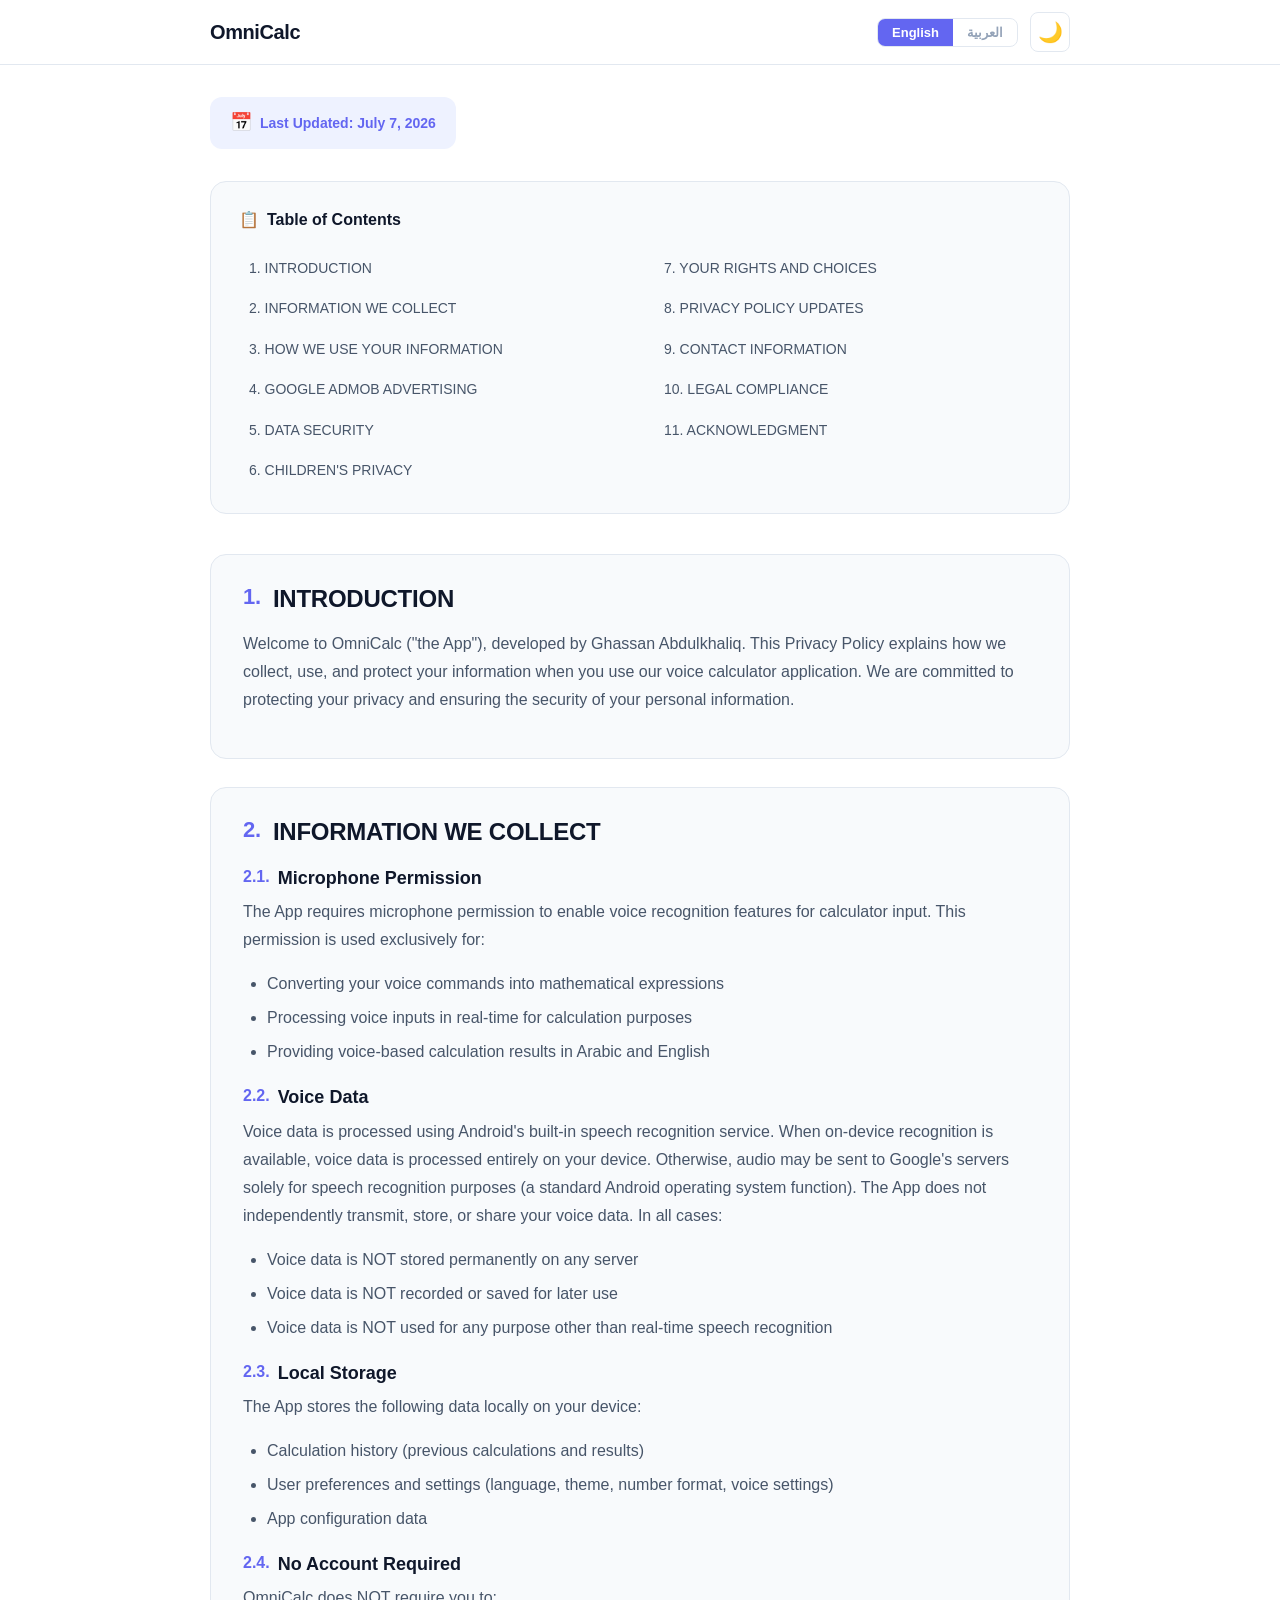
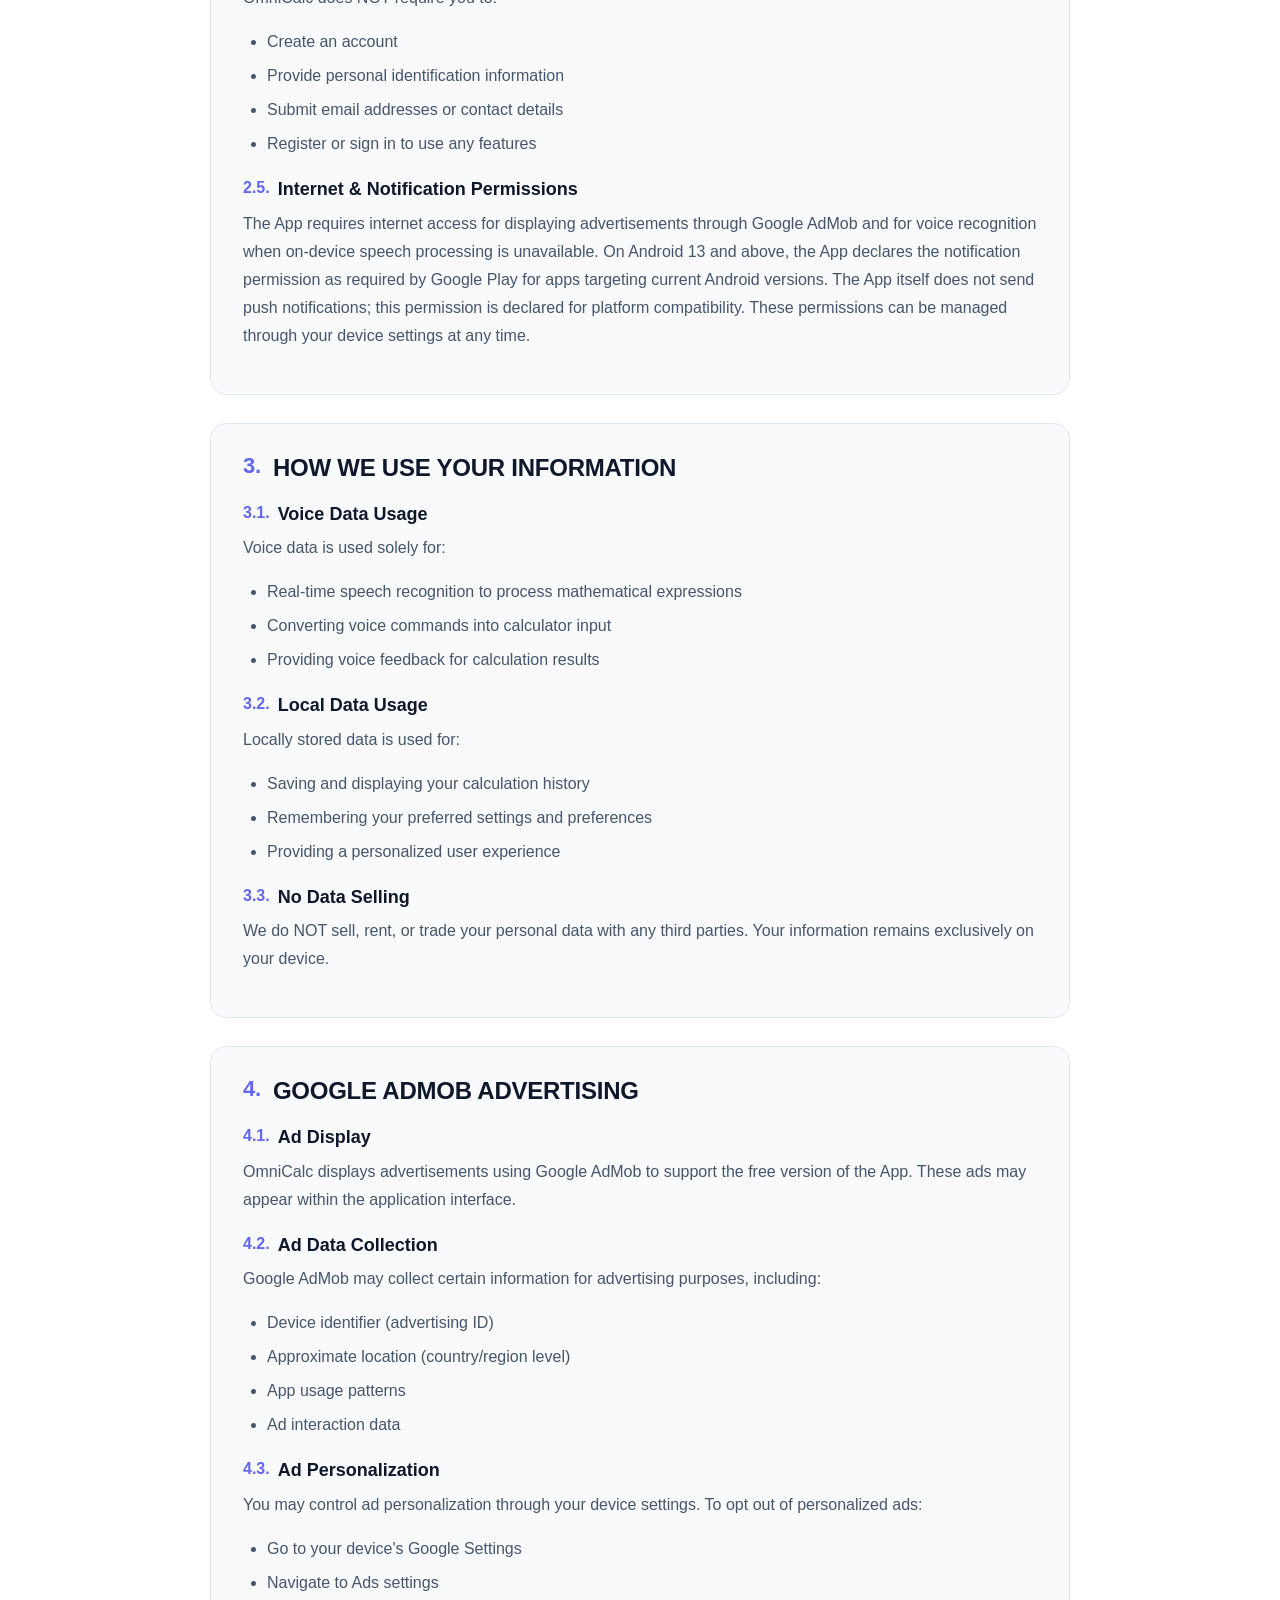
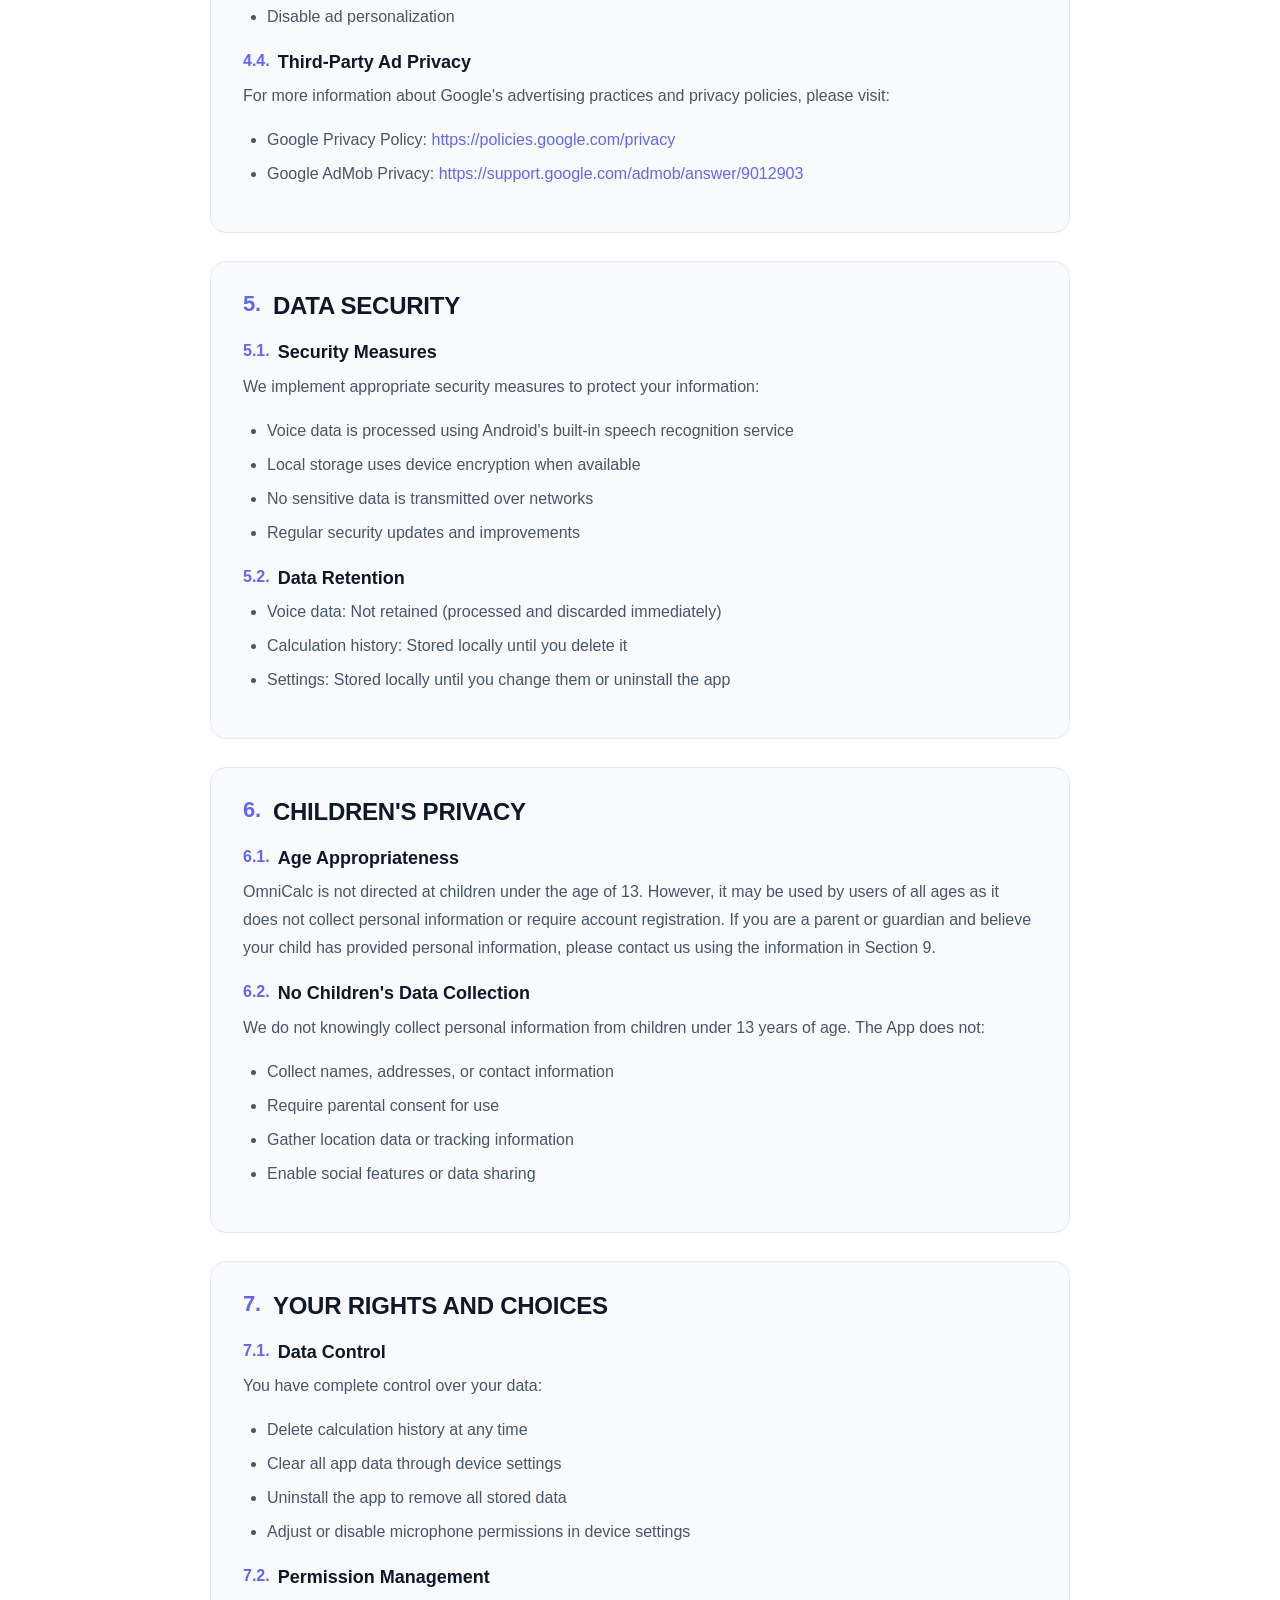
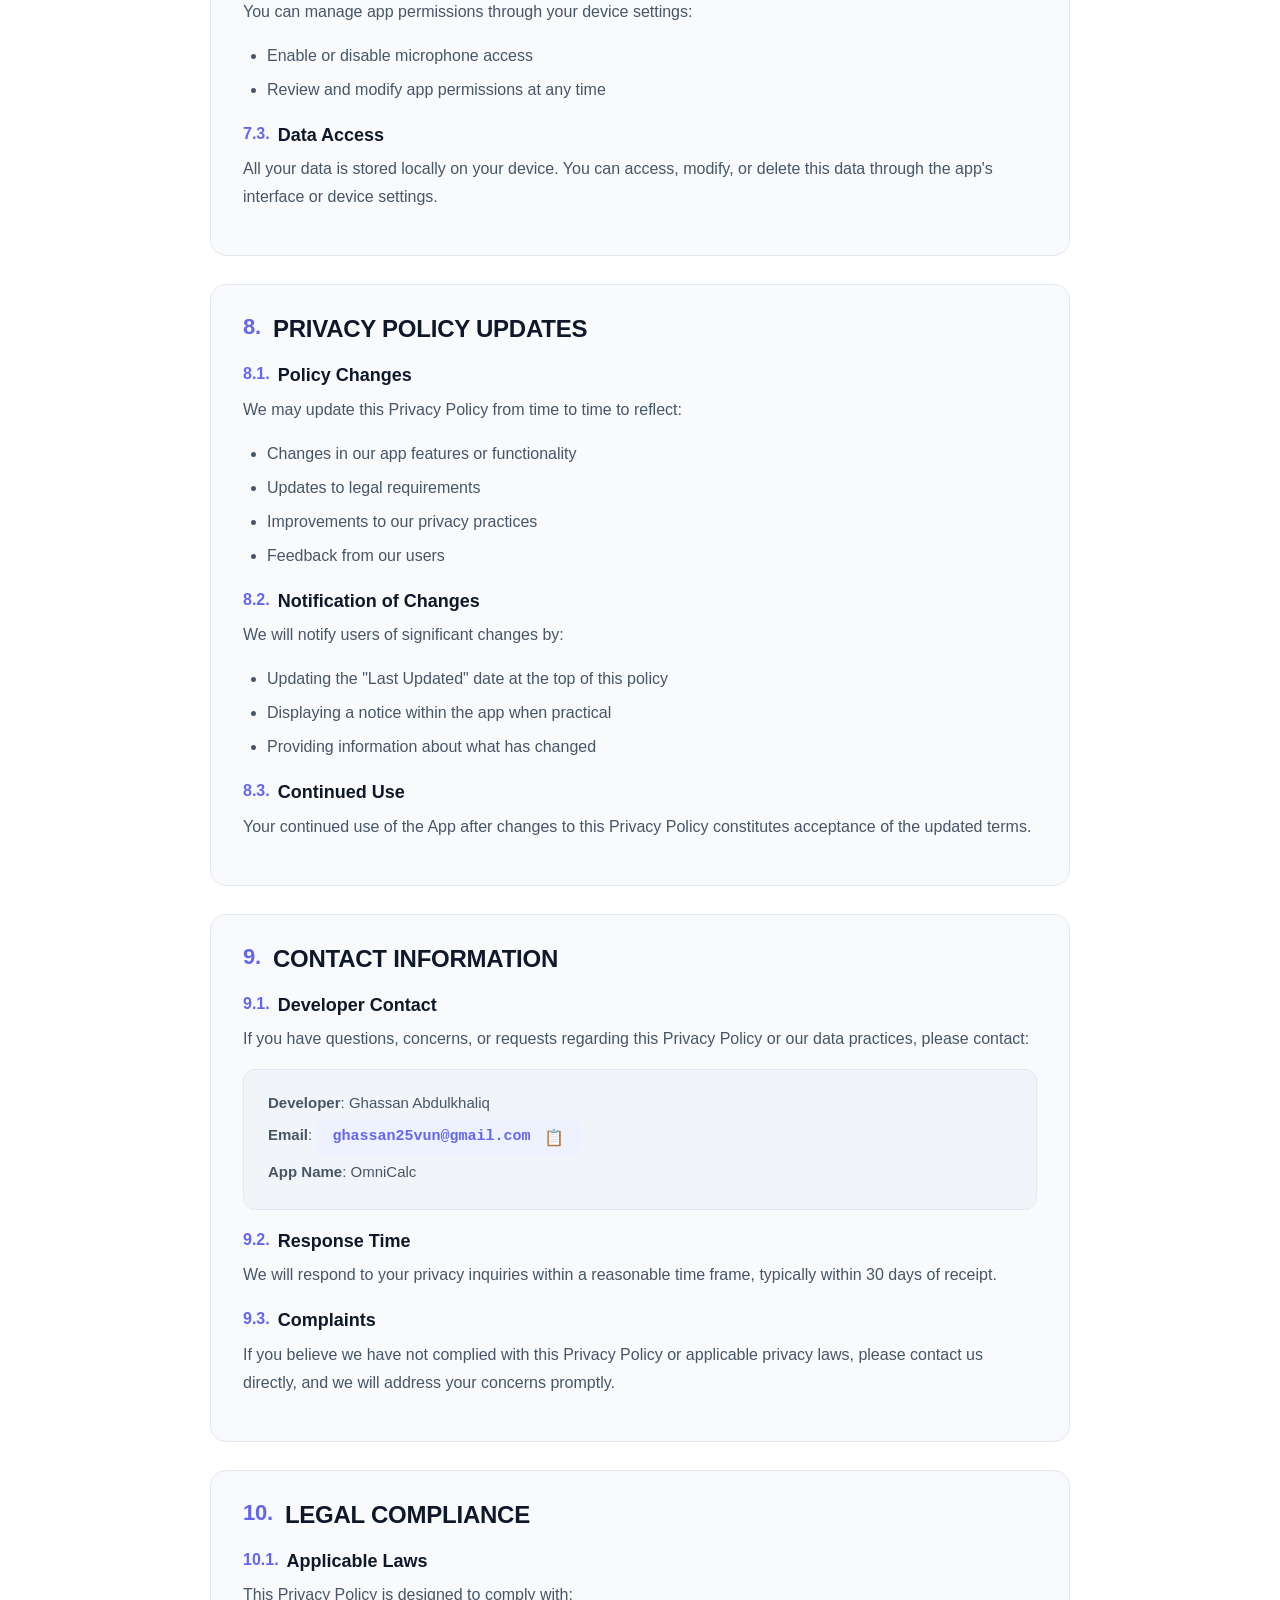
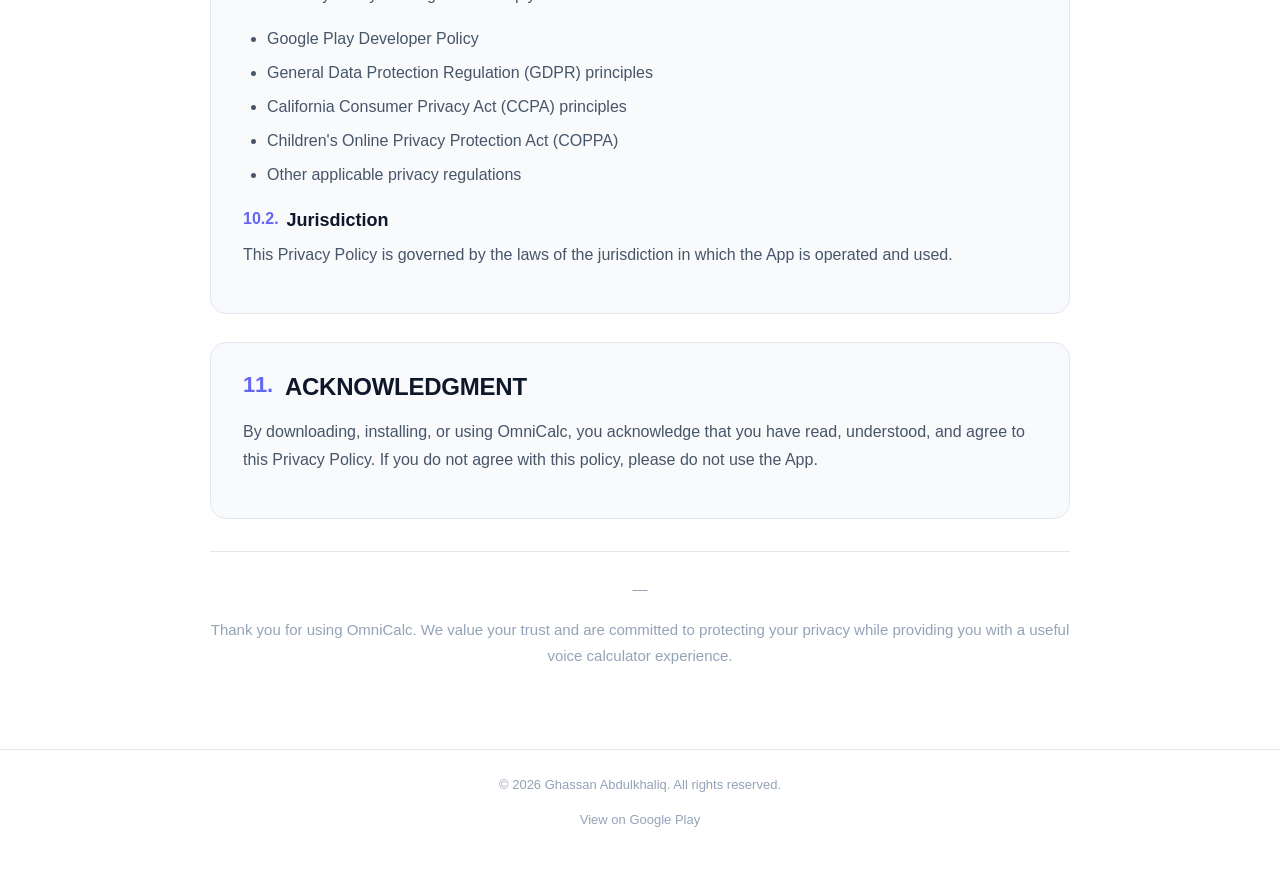
==== index.html @ 7ed7dc7e "Add files via upload" ====
<!DOCTYPE html>
<html lang="en" dir="ltr">
<head>
  <meta charset="UTF-8">
  <meta name="viewport" content="width=device-width, initial-scale=1.0">
  <title>Privacy Policy – OmniCalc</title>
  <meta name="description" content="OmniCalc Privacy Policy – Learn how OmniCalc handles your data, voice input, microphone permissions, and advertising. Developed by Ghassan Abdulkhaliq.">
  <meta name="robots" content="index, follow">
  <meta name="author" content="Ghassan Abdulkhaliq">

  <meta property="og:title" content="Privacy Policy – OmniCalc">
  <meta property="og:description" content="OmniCalc Privacy Policy – Learn how OmniCalc handles your data, voice input, microphone permissions, and advertising.">
  <meta property="og:type" content="website">
  <meta property="og:url" content="https://ghassanabdulkhaliq.github.io/OmniCalc-Privacy-Policy/">
  <meta property="og:locale" content="en_US">
  <meta property="og:site_name" content="OmniCalc">

  <meta name="twitter:card" content="summary">
  <meta name="twitter:title" content="Privacy Policy – OmniCalc">
  <meta name="twitter:description" content="OmniCalc Privacy Policy – Learn how OmniCalc handles your data, voice input, microphone permissions, and advertising.">

  <link rel="alternate" hreflang="en" href="https://ghassanabdulkhaliq.github.io/OmniCalc-Privacy-Policy/">
  <link rel="alternate" hreflang="ar" href="https://ghassanabdulkhaliq.github.io/OmniCalc-Privacy-Policy/">
  <link rel="alternate" hreflang="x-default" href="https://ghassanabdulkhaliq.github.io/OmniCalc-Privacy-Policy/">

  <link rel="canonical" href="https://ghassanabdulkhaliq.github.io/OmniCalc-Privacy-Policy/">

  <link rel="icon" href="data:image/svg+xml,%3Csvg xmlns='http://www.w3.org/2000/svg' viewBox='0 0 100 100'%3E%3Crect width='100' height='100' rx='18' fill='%236366f1'/%3E%3Ctext x='50' y='72' font-size='54' text-anchor='middle' fill='%23fff' font-family='sans-serif' font-weight='bold'%3E%E2%88%91%3C/text%3E%3C/svg%3E" type="image/svg+xml">

  <link rel="stylesheet" href="styles.css">
</head>
<body>

  <a href="#main-content" class="skip-link" data-en="Skip to content" data-ar="تخطى إلى المحتوى">Skip to content</a>

  <!-- ========== HEADER ========== -->
  <header class="site-header" role="banner">
    <nav class="nav-container" aria-label="Main navigation">
      <a href="#" class="nav-brand" aria-label="OmniCalc home">OmniCalc</a>
      <div class="nav-controls">
        <div class="lang-switcher" role="group" aria-label="Language switcher">
          <button class="lang-btn active" data-lang="en" aria-pressed="true" lang="en" type="button">English</button>
          <button class="lang-btn" data-lang="ar" aria-pressed="false" lang="ar" type="button">العربية</button>
        </div>
        <button class="theme-toggle" type="button" aria-label="Switch to dark mode">🌙</button>
      </div>
    </nav>
  </header>

  <!-- ========== MAIN ========== -->
  <main id="main-content" role="main">
    <div class="container">

      <!-- Last Updated -->
      <div class="last-updated" aria-live="polite">
        <span class="icon" aria-hidden="true">📅</span>
        <span data-en="Last Updated: July 7, 2026" data-ar="آخر تحديث: 7 يوليو 2026">Last Updated: July 7, 2026</span>
      </div>

      <!-- ===== TOC ===== -->
      <nav class="toc" aria-label="Table of Contents">
        <div class="toc-header" tabindex="0" role="button" aria-expanded="true">
          <span class="toc-title">
            <span aria-hidden="true">📋</span>
            <span data-en="Table of Contents" data-ar="جدول المحتويات">Table of Contents</span>
          </span>
          <span class="toc-toggle open" aria-hidden="true">▾</span>
        </div>
        <ul class="toc-list" role="list">
          <!-- Generated by JavaScript -->
        </ul>
      </nav>

      <!-- ============================== -->
      <!-- ENGLISH CONTENT                -->
      <!-- ============================== -->
      <div id="content-en" data-lang="en" lang="en" dir="ltr">

        <section id="s1" class="policy-section section-card" aria-labelledby="s1-h2">
          <h2 id="s1-h2"><span class="section-num">1.</span> INTRODUCTION</h2>
          <p>Welcome to OmniCalc ("the App"), developed by Ghassan Abdulkhaliq. This Privacy Policy explains how we collect, use, and protect your information when you use our voice calculator application. We are committed to protecting your privacy and ensuring the security of your personal information.</p>
        </section>

        <section id="s2" class="policy-section section-card" aria-labelledby="s2-h2">
          <h2 id="s2-h2"><span class="section-num">2.</span> INFORMATION WE COLLECT</h2>
          <h3 id="s2-1"><span class="sub-num">2.1.</span> Microphone Permission</h3>
          <p>The App requires microphone permission to enable voice recognition features for calculator input. This permission is used exclusively for:</p>
<ul>
<li>Converting your voice commands into mathematical expressions</li>
<li>Processing voice inputs in real-time for calculation purposes</li>
<li>Providing voice-based calculation results in Arabic and English</li>
</ul>
          <h3 id="s2-2"><span class="sub-num">2.2.</span> Voice Data</h3>
          <p>Voice data is processed using Android's built-in speech recognition service. When on-device recognition is available, voice data is processed entirely on your device. Otherwise, audio may be sent to Google's servers solely for speech recognition purposes (a standard Android operating system function). The App does not independently transmit, store, or share your voice data. In all cases:</p>
<ul>
<li>Voice data is NOT stored permanently on any server</li>
<li>Voice data is NOT recorded or saved for later use</li>
<li>Voice data is NOT used for any purpose other than real-time speech recognition</li>
</ul>
          <h3 id="s2-3"><span class="sub-num">2.3.</span> Local Storage</h3>
          <p>The App stores the following data locally on your device:</p>
<ul>
<li>Calculation history (previous calculations and results)</li>
<li>User preferences and settings (language, theme, number format, voice settings)</li>
<li>App configuration data</li>
</ul>
          <h3 id="s2-4"><span class="sub-num">2.4.</span> No Account Required</h3>
          <p>OmniCalc does NOT require you to:</p>
<ul>
<li>Create an account</li>
<li>Provide personal identification information</li>
<li>Submit email addresses or contact details</li>
<li>Register or sign in to use any features</li>
</ul>
          <h3 id="s2-5"><span class="sub-num">2.5.</span> Internet &amp; Notification Permissions</h3>
          <p>The App requires internet access for displaying advertisements through Google AdMob and for voice recognition when on-device speech processing is unavailable. On Android 13 and above, the App declares the notification permission as required by Google Play for apps targeting current Android versions. The App itself does not send push notifications; this permission is declared for platform compatibility. These permissions can be managed through your device settings at any time.</p>
        </section>

        <section id="s3" class="policy-section section-card" aria-labelledby="s3-h2">
          <h2 id="s3-h2"><span class="section-num">3.</span> HOW WE USE YOUR INFORMATION</h2>
          <h3 id="s3-1"><span class="sub-num">3.1.</span> Voice Data Usage</h3>
          <p>Voice data is used solely for:</p>
<ul>
<li>Real-time speech recognition to process mathematical expressions</li>
<li>Converting voice commands into calculator input</li>
<li>Providing voice feedback for calculation results</li>
</ul>
          <h3 id="s3-2"><span class="sub-num">3.2.</span> Local Data Usage</h3>
          <p>Locally stored data is used for:</p>
<ul>
<li>Saving and displaying your calculation history</li>
<li>Remembering your preferred settings and preferences</li>
<li>Providing a personalized user experience</li>
</ul>
          <h3 id="s3-3"><span class="sub-num">3.3.</span> No Data Selling</h3>
          <p>We do NOT sell, rent, or trade your personal data with any third parties. Your information remains exclusively on your device.</p>
        </section>

        <section id="s4" class="policy-section section-card" aria-labelledby="s4-h2">
          <h2 id="s4-h2"><span class="section-num">4.</span> GOOGLE ADMOB ADVERTISING</h2>
          <h3 id="s4-1"><span class="sub-num">4.1.</span> Ad Display</h3>
          <p>OmniCalc displays advertisements using Google AdMob to support the free version of the App. These ads may appear within the application interface.</p>
          <h3 id="s4-2"><span class="sub-num">4.2.</span> Ad Data Collection</h3>
          <p>Google AdMob may collect certain information for advertising purposes, including:</p>
<ul>
<li>Device identifier (advertising ID)</li>
<li>Approximate location (country/region level)</li>
<li>App usage patterns</li>
<li>Ad interaction data</li>
</ul>
          <h3 id="s4-3"><span class="sub-num">4.3.</span> Ad Personalization</h3>
          <p>You may control ad personalization through your device settings. To opt out of personalized ads:</p>
<ul>
<li>Go to your device's Google Settings</li>
<li>Navigate to Ads settings</li>
<li>Disable ad personalization</li>
</ul>
          <h3 id="s4-4"><span class="sub-num">4.4.</span> Third-Party Ad Privacy</h3>
          <p>For more information about Google's advertising practices and privacy policies, please visit:</p>
<ul>
<li>Google Privacy Policy: <a href="https://policies.google.com/privacy" target="_blank" rel="noopener noreferrer">https://policies.google.com/privacy</a></li>
<li>Google AdMob Privacy: <a href="https://support.google.com/admob/answer/9012903" target="_blank" rel="noopener noreferrer">https://support.google.com/admob/answer/9012903</a></li>
</ul>
        </section>

        <section id="s5" class="policy-section section-card" aria-labelledby="s5-h2">
          <h2 id="s5-h2"><span class="section-num">5.</span> DATA SECURITY</h2>
          <h3 id="s5-1"><span class="sub-num">5.1.</span> Security Measures</h3>
          <p>We implement appropriate security measures to protect your information:</p>
<ul>
<li>Voice data is processed using Android's built-in speech recognition service</li>
<li>Local storage uses device encryption when available</li>
<li>No sensitive data is transmitted over networks</li>
<li>Regular security updates and improvements</li>
</ul>
          <h3 id="s5-2"><span class="sub-num">5.2.</span> Data Retention</h3>
          <ul>
<li>Voice data: Not retained (processed and discarded immediately)</li>
<li>Calculation history: Stored locally until you delete it</li>
<li>Settings: Stored locally until you change them or uninstall the app</li>
</ul>
        </section>

        <section id="s6" class="policy-section section-card" aria-labelledby="s6-h2">
          <h2 id="s6-h2"><span class="section-num">6.</span> CHILDREN'S PRIVACY</h2>
          <h3 id="s6-1"><span class="sub-num">6.1.</span> Age Appropriateness</h3>
          <p>OmniCalc is not directed at children under the age of 13. However, it may be used by users of all ages as it does not collect personal information or require account registration. If you are a parent or guardian and believe your child has provided personal information, please contact us using the information in Section 9.</p>
          <h3 id="s6-2"><span class="sub-num">6.2.</span> No Children's Data Collection</h3>
          <p>We do not knowingly collect personal information from children under 13 years of age. The App does not:</p>
<ul>
<li>Collect names, addresses, or contact information</li>
<li>Require parental consent for use</li>
<li>Gather location data or tracking information</li>
<li>Enable social features or data sharing</li>
</ul>
        </section>

        <section id="s7" class="policy-section section-card" aria-labelledby="s7-h2">
          <h2 id="s7-h2"><span class="section-num">7.</span> YOUR RIGHTS AND CHOICES</h2>
          <h3 id="s7-1"><span class="sub-num">7.1.</span> Data Control</h3>
          <p>You have complete control over your data:</p>
<ul>
<li>Delete calculation history at any time</li>
<li>Clear all app data through device settings</li>
<li>Uninstall the app to remove all stored data</li>
<li>Adjust or disable microphone permissions in device settings</li>
</ul>
          <h3 id="s7-2"><span class="sub-num">7.2.</span> Permission Management</h3>
          <p>You can manage app permissions through your device settings:</p>
<ul>
<li>Enable or disable microphone access</li>
<li>Review and modify app permissions at any time</li>
</ul>
          <h3 id="s7-3"><span class="sub-num">7.3.</span> Data Access</h3>
          <p>All your data is stored locally on your device. You can access, modify, or delete this data through the app's interface or device settings.</p>
        </section>

        <section id="s8" class="policy-section section-card" aria-labelledby="s8-h2">
          <h2 id="s8-h2"><span class="section-num">8.</span> PRIVACY POLICY UPDATES</h2>
          <h3 id="s8-1"><span class="sub-num">8.1.</span> Policy Changes</h3>
          <p>We may update this Privacy Policy from time to time to reflect:</p>
<ul>
<li>Changes in our app features or functionality</li>
<li>Updates to legal requirements</li>
<li>Improvements to our privacy practices</li>
<li>Feedback from our users</li>
</ul>
          <h3 id="s8-2"><span class="sub-num">8.2.</span> Notification of Changes</h3>
          <p>We will notify users of significant changes by:</p>
<ul>
<li>Updating the "Last Updated" date at the top of this policy</li>
<li>Displaying a notice within the app when practical</li>
<li>Providing information about what has changed</li>
</ul>
          <h3 id="s8-3"><span class="sub-num">8.3.</span> Continued Use</h3>
          <p>Your continued use of the App after changes to this Privacy Policy constitutes acceptance of the updated terms.</p>
        </section>

        <section id="s9" class="policy-section section-card" aria-labelledby="s9-h2">
          <h2 id="s9-h2"><span class="section-num">9.</span> CONTACT INFORMATION</h2>
          <h3 id="s9-1"><span class="sub-num">9.1.</span> Developer Contact</h3>
          <p>If you have questions, concerns, or requests regarding this Privacy Policy or our data practices, please contact:</p>

          <div class="contact-block">
            <p><strong>Developer</strong>: Ghassan Abdulkhaliq</p>
<p><strong>Email</strong>: <span class="email-wrapper"><span class="email-text"><a href="mailto:ghassan25vun@gmail.com">ghassan25vun@gmail.com</a></span><button class="copy-btn" data-email="ghassan25vun@gmail.com" data-toast="Email copied!" aria-label="Copy email address" type="button">📋</button></span></p>
<p><strong>App Name</strong>: OmniCalc</p>
          </div>
          <h3 id="s9-2"><span class="sub-num">9.2.</span> Response Time</h3>
          <p>We will respond to your privacy inquiries within a reasonable time frame, typically within 30 days of receipt.</p>
          <h3 id="s9-3"><span class="sub-num">9.3.</span> Complaints</h3>
          <p>If you believe we have not complied with this Privacy Policy or applicable privacy laws, please contact us directly, and we will address your concerns promptly.</p>
        </section>

        <section id="s10" class="policy-section section-card" aria-labelledby="s10-h2">
          <h2 id="s10-h2"><span class="section-num">10.</span> LEGAL COMPLIANCE</h2>
          <h3 id="s10-1"><span class="sub-num">10.1.</span> Applicable Laws</h3>
          <p>This Privacy Policy is designed to comply with:</p>
<ul>
<li>Google Play Developer Policy</li>
<li>General Data Protection Regulation (GDPR) principles</li>
<li>California Consumer Privacy Act (CCPA) principles</li>
<li>Children's Online Privacy Protection Act (COPPA)</li>
<li>Other applicable privacy regulations</li>
</ul>
          <h3 id="s10-2"><span class="sub-num">10.2.</span> Jurisdiction</h3>
          <p>This Privacy Policy is governed by the laws of the jurisdiction in which the App is operated and used.</p>
        </section>

        <section id="s11" class="policy-section section-card" aria-labelledby="s11-h2">
          <h2 id="s11-h2"><span class="section-num">11.</span> ACKNOWLEDGMENT</h2>
          <p>By downloading, installing, or using OmniCalc, you acknowledge that you have read, understood, and agree to this Privacy Policy. If you do not agree with this policy, please do not use the App.</p>
        </section>

        <div class="policy-closing">
          <p>—</p>
          <p>Thank you for using OmniCalc. We value your trust and are committed to protecting your privacy while providing you with a useful voice calculator experience.</p>
        </div>

      </div><!-- /content-en -->

      <!-- ============================== -->
      <!-- ARABIC CONTENT                 -->
      <!-- ============================== -->
      <div id="content-ar" data-lang="ar" lang="ar" dir="rtl" hidden>

        <section id="s1-ar" class="policy-section section-card" aria-labelledby="s1-ar-h2">
          <h2 id="s1-ar-h2"><span class="section-num">1.</span> مقدمة</h2>
          <p>مرحبًا بك في تطبيق OmniCalc ("التطبيق")، الذي طوره غسان عبد الخالق. توضح سياسة الخصوصية هذه كيف نقوم بجمع المعلومات واستخدامها وحمايتها عند استخدامك لتطبيق الحاسبة الصوتي الخاص بنا. نحن ملتزمون بحماية خصوصيتك وضمان أمان معلوماتك الشخصية.</p>
        </section>

        <section id="s2-ar" class="policy-section section-card" aria-labelledby="s2-ar-h2">
          <h2 id="s2-ar-h2"><span class="section-num">2.</span> المعلومات التي نجمعها</h2>
          <h3 id="s2-1-ar"><span class="sub-num">2.1.</span> إذن الميكروفون</h3>
          <p>يتطلب التطبيق إذن الميكروفون لتمكين ميزات التعرف على الصوت لإدخال الآلة الحاسبة. يتم استخدام هذا الإذن حصريًا لـ:</p>
<ul>
<li>تحويل أوامر الصوت الخاصة بك إلى تعبيرات رياضية</li>
<li>معالجة المدخلات الصوتية في الوقت الفعلي لأغراض الحساب</li>
<li>توفير نتائج الحساب الصوتي باللغتين العربية والإنجليزية</li>
</ul>
          <h3 id="s2-2-ar"><span class="sub-num">2.2.</span> البيانات الصوتية</h3>
          <p>تتم معالجة البيانات الصوتية باستخدام خدمة التعرف على الصوت المدمجة في Android. عندما يكون التعرف على الجهاز متاحًا، تتم معالجة البيانات الصوتية بالكامل على جهازك. وإلا، قد يتم إرسال الصوت إلى خوادم Google بغرض التعرف على الصوت فقط (وظيفة نظام Android قياسية). لا يقوم التطبيق بشكل مستقل بنقل أو تخزين أو مشاركة بياناتك الصوتية. في جميع الحالات:</p>
<ul>
<li>لا يتم تخزين البيانات الصوتية بشكل دائم على أي خادم</li>
<li>لا يتم تسجيل البيانات الصوتية أو حفظها لاستخدامها لاحقًا</li>
<li>لا يتم استخدام البيانات الصوتية لأي غرض آخر غير التعرف على الصوت في الوقت الفعلي</li>
</ul>
          <h3 id="s2-3-ar"><span class="sub-num">2.3.</span> التخزين المحلي</h3>
          <p>يخزن التطبيق البيانات التالية محليًا على جهازك:</p>
<ul>
<li>سجل الحسابات (الحسابات والنتائج السابقة)</li>
<li>تفضيلات المستخدم والإعدادات (اللغة، المظهر، تنسيق الأرقام، إعدادات الصوت)</li>
<li>بيانات تكوين التطبيق</li>
</ul>
          <h3 id="s2-4-ar"><span class="sub-num">2.4.</span> لا يتطلب حسابًا</h3>
          <p>لا يتطلب OmniCalc منك:</p>
<ul>
<li>إنشاء حساب</li>
<li>تقديم معلومات تحديد الهوية الشخصية</li>
<li>تقديم عناوين البريد الإلكتروني أو تفاصيل الاتصال</li>
<li>التسجيل أو تسجيل الدخول لاستخدام أي ميزة</li>
</ul>
          <h3 id="s2-5-ar"><span class="sub-num">2.5.</span> أذونات الإنترنت والإشعارات</h3>
          <p>يتطلب التطبيق الوصول إلى الإنترنت لعرض الإعلانات عبر Google AdMob وللتعرف على الصوت عندما لا تكون معالجة الصوت على الجهاز متاحة. على Android 13 والإصدارات الأحدث، يعلن التطبيق عن إذن الإشعارات كما هو مطلوب من Google Play للتطبيقات التي تستهدف إصدارات Android الحالية. التطبيق نفسه لا يرسل إشعارات فورية؛ تم الإعلان عن هذا الإذن للتوافق مع المنصة. يمكن إدارة هذه الأذونات من خلال إعدادات جهازك في أي وقت.</p>
        </section>

        <section id="s3-ar" class="policy-section section-card" aria-labelledby="s3-ar-h2">
          <h2 id="s3-ar-h2"><span class="section-num">3.</span> كيف نستخدم معلوماتك</h2>
          <h3 id="s3-1-ar"><span class="sub-num">3.1.</span> استخدام البيانات الصوتية</h3>
          <p>يتم استخدام البيانات الصوتية فقط لـ:</p>
<ul>
<li>التعرف على الكلام في الوقت الفعلي لمعالجة التعبيرات الرياضية</li>
<li>تحويل الأوامر الصوتية إلى إدخال الآلة الحاسبة</li>
<li>توفير ملاحظات صوتية لنتائج الحساب</li>
</ul>
          <h3 id="s3-2-ar"><span class="sub-num">3.2.</span> استخدام البيانات المحلية</h3>
          <p>يتم استخدام البيانات المخزنة محليًا لـ:</p>
<ul>
<li>حفظ وعرض سجل الحسابات الخاص بك</li>
<li>تذكر إعداداتك وتفضيلات المفضلة</li>
<li>توفير تجربة مستخدم مخصصة</li>
</ul>
          <h3 id="s3-3-ar"><span class="sub-num">3.3.</span> عدم بيع البيانات</h3>
          <p>نحن لا نقوم ببيع أو تأجير أو تداول بياناتك الشخصية مع أي طرف ثالث. تظل معلوماتك حصرية على جهازك.</p>
        </section>

        <section id="s4-ar" class="policy-section section-card" aria-labelledby="s4-ar-h2">
          <h2 id="s4-ar-h2"><span class="section-num">4.</span> إعلانات Google AdMob</h2>
          <h3 id="s4-1-ar"><span class="sub-num">4.1.</span> عرض الإعلانات</h3>
          <p>يعرض OmniCalc إعلانات باستخدام Google AdMob لدعم النسخة المجانية من التطبيق. قد تظهر هذه الإعلانات داخل واجهة التطبيق.</p>
          <h3 id="s4-2-ar"><span class="sub-num">4.2.</span> جمع بيانات الإعلانات</h3>
          <p>قد يجمع Google AdMob معلومات معينة لأغراض إعلانية، بما في ذلك:</p>
<ul>
<li>معرف الجهاز (معرف الإعلان)</li>
<li>الموقع التقريبي (مستوى الدولة/المنطقة)</li>
<li>أنماط استخدام التطبيق</li>
<li>بيانات التفاعل مع الإعلانات</li>
</ul>
          <h3 id="s4-3-ar"><span class="sub-num">4.3.</span> تخصيص الإعلانات</h3>
          <p>يمكنك التحكم في تخصيص الإعلانات من خلال إعدادات جهازك. لإلغاء الاشتراك من الإعلانات المخصصة:</p>
<ul>
<li>انتقل إلى إعدادات Google على جهازك</li>
<li>انتقل إلى إعدادات الإعلانات</li>
<li>قم بتعطيل تخصيص الإعلانات</li>
</ul>
          <h3 id="s4-4-ar"><span class="sub-num">4.4.</span> خصوصية الإعلانات من طرف ثالث</h3>
          <p>لمزيد من المعلومات حول ممارسات الإعلان وسياسات الخصوصية الخاصة بـ Google، يرجى زيارة:</p>
<ul>
<li>سياسة خصوصية Google: <a href="https://policies.google.com/privacy" target="_blank" rel="noopener noreferrer">https://policies.google.com/privacy</a></li>
<li>خصوصية Google AdMob: <a href="https://support.google.com/admob/answer/9012903" target="_blank" rel="noopener noreferrer">https://support.google.com/admob/answer/9012903</a></li>
</ul>
        </section>

        <section id="s5-ar" class="policy-section section-card" aria-labelledby="s5-ar-h2">
          <h2 id="s5-ar-h2"><span class="section-num">5.</span> أمان البيانات</h2>
          <h3 id="s5-1-ar"><span class="sub-num">5.1.</span> تدابير الأمان</h3>
          <p>نحن ننفذ تدابير أمان مناسبة لحماية معلوماتك:</p>
<ul>
<li>تتم معالجة البيانات الصوتية باستخدام خدمة التعرف على الصوت المدمجة في Android</li>
<li>يستخدم التخزين المحلي تشفير الجهاز عندما يتوفر</li>
<li>لا يتم إرسال أي بيانات حساسة عبر الشبكات</li>
<li>تحديثات وتحسينات أمنية منتظمة</li>
</ul>
          <h3 id="s5-2-ar"><span class="sub-num">5.2.</span> الاحتفاظ بالبيانات</h3>
          <ul>
<li>البيانات الصوتية: لا يتم الاحتفاظ بها (يتم معالجتها والتخلص منها فورًا)</li>
<li>سجل الحسابات: يُخزن محليًا حتى تقوم بحذفه</li>
<li>الإعدادات: تُخزن محليًا حتى تقوم بتغييرها أو إلغاء تثبيت التطبيق</li>
</ul>
        </section>

        <section id="s6-ar" class="policy-section section-card" aria-labelledby="s6-ar-h2">
          <h2 id="s6-ar-h2"><span class="section-num">6.</span> خصوصية الأطفال</h2>
          <h3 id="s6-1-ar"><span class="sub-num">6.1.</span> ملاءمة العمر</h3>
          <p>OmniCalc ليس موجهًا للأطفال دون سن 13 عامًا. ومع ذلك، يمكن استخدامه من قبل المستخدمين من جميع الأعمار حيث أنه لا يجمع معلومات شخصية أو يتطلب تسجيل حساب. إذا كنت أحد الوالدين أو الوصي وتعتقد أن طفلك قد قدم معلومات شخصية، يرجى الاتصال بنا باستخدام المعلومات في القسم 9.</p>
          <h3 id="s6-2-ar"><span class="sub-num">6.2.</span> عدم جمع بيانات الأطفال</h3>
          <p>نحن لا نجمع عمدًا معلومات شخصية من الأطفال دون 13 عامًا. التطبيق لا:</p>
<ul>
<li>يجمع الأسماء أو العناوين أو معلومات الاتصال</li>
<li>يتطلب موافقة الوالدين للاستخدام</li>
<li>يجمع بيانات الموقع أو معلومات التتبع</li>
<li>يتيح ميزات اجتماعية أو مشاركة البيانات</li>
</ul>
        </section>

        <section id="s7-ar" class="policy-section section-card" aria-labelledby="s7-ar-h2">
          <h2 id="s7-ar-h2"><span class="section-num">7.</span> حقوقك واختياراتك</h2>
          <h3 id="s7-1-ar"><span class="sub-num">7.1.</span> التحكم في البيانات</h3>
          <p>لديك تحكم كامل في بياناتك:</p>
<ul>
<li>حذف سجل الحسابات في أي وقت</li>
<li>مسح جميع بيانات التطبيق من خلال إعدادات الجهاز</li>
<li>إلغاء تثبيت التطبيق لإزالة جميع البيانات المخزنة</li>
<li>تعديل أو تعطيل أذونات الميكروفون في إعدادات الجهاز</li>
</ul>
          <h3 id="s7-2-ar"><span class="sub-num">7.2.</span> إدارة الأذونات</h3>
          <p>يمكنك إدارة أذونات التطبيق من خلال إعدادات جهازك:</p>
<ul>
<li>تمكين أو تعطيل الوصول إلى الميكروفون</li>
<li>مراجعة وتعديل أذونات التطبيق في أي وقت</li>
</ul>
          <h3 id="s7-3-ar"><span class="sub-num">7.3.</span> الوصول إلى البيانات</h3>
          <p>جميع بياناتك مخزنة محليًا على جهازك. يمكنك الوصول إلى هذه البيانات وتعديلها أو حذفها من خلال واجهة التطبيق أو إعدادات الجهاز.</p>
        </section>

        <section id="s8-ar" class="policy-section section-card" aria-labelledby="s8-ar-h2">
          <h2 id="s8-ar-h2"><span class="section-num">8.</span> تحديثات سياسة الخصوصية</h2>
          <h3 id="s8-1-ar"><span class="sub-num">8.1.</span> تغييرات السياسة</h3>
          <p>قد نقوم بتحديث سياسة الخصوصية هذه من وقت لآخر لتعكس:</p>
<ul>
<li>التغييرات في ميزات أو وظائف التطبيق لدينا</li>
<li>التحديثات للمتطلبات القانونية</li>
<li>تحسينات ممارسات الخصوصية لدينا</li>
<li>التعليقات من مستخدمينا</li>
</ul>
          <h3 id="s8-2-ar"><span class="sub-num">8.2.</span> إخطار التغييرات</h3>
          <p>سنقوم بإخطار المستخدمين بالتغييرات المهمة من خلال:</p>
<ul>
<li>تحديث تاريخ "آخر تحديث" في أعلى هذه السياسة</li>
<li>عرض إشعار داخل التطبيق عندما يكون ذلك عمليًا</li>
<li>توفير معلومات عما تم تغييره</li>
</ul>
          <h3 id="s8-3-ar"><span class="sub-num">8.3.</span> الاستخدام المستمر</h3>
          <p>استخدامك المستمر للتطبيق بعد التغييرات على سياسة الخصوصية هذه يشكل قبولًا للشروط المحدثة.</p>
        </section>

        <section id="s9-ar" class="policy-section section-card" aria-labelledby="s9-ar-h2">
          <h2 id="s9-ar-h2"><span class="section-num">9.</span> معلومات الاتصال</h2>
          <h3 id="s9-1-ar"><span class="sub-num">9.1.</span> اتصل بالمطور</h3>
          <p>إذا كان لديك أسئلة أو مخاوف أو طلبات بخصوص سياسة الخصوصية هذه أو ممارسات البيانات لدينا، يرجى الاتصال بـ:</p>

          <div class="contact-block">
            <p><strong>المطور</strong>: غسان عبد الخالق</p>
<p><strong>البريد الإلكتروني</strong>: <span class="email-wrapper"><span class="email-text"><a href="mailto:ghassan25vun@gmail.com">ghassan25vun@gmail.com</a></span><button class="copy-btn" data-email="ghassan25vun@gmail.com" data-toast="تم نسخ البريد الإلكتروني!" aria-label="نسخ عنوان البريد الإلكتروني" type="button">📋</button></span></p>
<p><strong>اسم التطبيق</strong>: OmniCalc</p>
          </div>
          <h3 id="s9-2-ar"><span class="sub-num">9.2.</span> وقت الاستجابة</h3>
          <p>سنقوم بالرد على استفسارات الخصوصية الخاصة بك في غضون فترة زمنية معقولة، عادةً خلال 30 يومًا من الاستلام.</p>
          <h3 id="s9-3-ar"><span class="sub-num">9.3.</span> الشكاوى</h3>
          <p>إذا كنت تعتقد أننا لم نلتزم بهذه السياسة أو قوانين الخصوصية المعمول بها، يرجى الاتصال بنا مباشرة، وسنقوم بمعالجة مخاوفك على الفور.</p>
        </section>

        <section id="s10-ar" class="policy-section section-card" aria-labelledby="s10-ar-h2">
          <h2 id="s10-ar-h2"><span class="section-num">10.</span> الامتثال القانوني</h2>
          <h3 id="s10-1-ar"><span class="sub-num">10.1.</span> القوانين المعمول بها</h3>
          <p>صُممت سياسة الخصوصية هذه للامتثال لـ:</p>
<ul>
<li>سياسة مطوري Google Play</li>
<li>مبادئ اللائحة العامة لحماية البيانات (GDPR)</li>
<li>مبادئ قانون حماية خصوصية المستهلك في كاليفورنيا (CCPA)</li>
<li>قانون حماية الخصوصية للأطفال على الإنترنت (COPPA)</li>
<li>لوائح الخصوصية المعمول بها الأخرى</li>
</ul>
          <h3 id="s10-2-ar"><span class="sub-num">10.2.</span> الاختصاص القضائي</h3>
          <p>تحكم هذه سياسة الخصوصية بقوانين الاختصاص القضائي الذي يُشغل ويُستخدم فيه التطبيق.</p>
        </section>

        <section id="s11-ar" class="policy-section section-card" aria-labelledby="s11-ar-h2">
          <h2 id="s11-ar-h2"><span class="section-num">11.</span> الاعتراف</h2>
          <p>عن طريق تنزيل أو تثبيت أو استخدام OmniCalc، فإنك تعترف بأنك قرأت وفهمت ووافقت على سياسة الخصوصية هذه. إذا كنت لا توافق على هذه السياسة، يرجى عدم استخدام التطبيق.</p>
        </section>

        <div class="policy-closing">
          <p>—</p>
          <p>شكرًا لاستخدامك OmniCalc. نحن نقدر ثقتك ونحن ملتزمون بحماية خصوصيتك مع تزويدك بتجربة حاسبة صوتية مفيدة.</p>
        </div>

      </div><!-- /content-ar -->

    </div><!-- /container -->
  </main>

  <!-- ========== FOOTER ========== -->
  <footer class="site-footer" role="contentinfo">
    <div class="container">
      <p data-en="© 2026 Ghassan Abdulkhaliq. All rights reserved." data-ar="© 2026 غسان عبد الخالق. جميع الحقوق محفوظة.">© 2026 Ghassan Abdulkhaliq. All rights reserved.</p>
      <p style="margin-top:4px;">
        <a href="https://play.google.com/store/apps/details?id=com.gak.omnicalc" target="_blank" rel="noopener noreferrer" data-en="View on Google Play" data-ar="عرض على Google Play">View on Google Play</a>
      </p>
    </div>
  </footer>

  <!-- ========== BACK TO TOP ========== -->
  <button class="back-to-top" type="button" data-en="Back to top" data-ar="العودة إلى الأعلى" aria-label="Back to top">↑</button>

  <!-- ========== TOAST ========== -->
  <div class="toast" role="status" aria-live="polite"></div>

  <script src="script.js"></script>
</body>
</html>
---- styles.css ----
/* ============================================================
   OmniCalc Privacy Policy – Styles
   ============================================================ */

/* --- CSS Custom Properties --- */
:root {
  --color-primary: #6366f1;
  --color-primary-hover: #4f46e5;
  --color-primary-light: #eef2ff;
  --color-bg: #ffffff;
  --color-surface: #f8fafc;
  --color-surface-2: #f1f5f9;
  --color-text: #0f172a;
  --color-text-secondary: #475569;
  --color-text-muted: #94a3b8;
  --color-border: #e2e8f0;
  --color-border-light: #f0f2f5;
  --color-success: #22c55e;
  --color-header-bg: rgba(255, 255, 255, 0.85);
  --shadow-xs: 0 1px 2px rgba(0, 0, 0, 0.04);
  --shadow-sm: 0 1px 3px rgba(0, 0, 0, 0.06), 0 1px 2px rgba(0, 0, 0, 0.04);
  --shadow-md: 0 4px 6px -1px rgba(0, 0, 0, 0.08), 0 2px 4px -2px rgba(0, 0, 0, 0.05);
  --shadow-lg: 0 10px 15px -3px rgba(0, 0, 0, 0.08), 0 4px 6px -4px rgba(0, 0, 0, 0.04);
  --shadow-xl: 0 20px 25px -5px rgba(0, 0, 0, 0.1), 0 8px 10px -6px rgba(0, 0, 0, 0.04);
  --radius-sm: 8px;
  --radius-md: 12px;
  --radius-lg: 16px;
  --radius-xl: 20px;
  --max-width: 900px;
  --nav-height: 64px;
  --font-sans: -apple-system, BlinkMacSystemFont, 'Segoe UI', Roboto, 'Helvetica Neue', Arial, sans-serif;
  --font-mono: 'SF Mono', 'Fira Code', 'Fira Mono', 'Roboto Mono', monospace;
  --transition-theme: background-color 0.3s ease, color 0.3s ease, border-color 0.3s ease, box-shadow 0.3s ease;
  --transition-fast: 0.15s ease;
  --line-height: 1.75;
}

[data-theme="dark"] {
  --color-primary: #818cf8;
  --color-primary-hover: #6366f1;
  --color-primary-light: #1e1b4b;
  --color-bg: #0f172a;
  --color-surface: #1e293b;
  --color-surface-2: #172033;
  --color-text: #f1f5f9;
  --color-text-secondary: #94a3b8;
  --color-text-muted: #64748b;
  --color-border: #334155;
  --color-border-light: #1e293b;
  --color-success: #4ade80;
  --color-header-bg: rgba(15, 23, 42, 0.88);
  --shadow-xs: 0 1px 2px rgba(0, 0, 0, 0.2);
  --shadow-sm: 0 1px 3px rgba(0, 0, 0, 0.25), 0 1px 2px rgba(0, 0, 0, 0.2);
  --shadow-md: 0 4px 6px -1px rgba(0, 0, 0, 0.3), 0 2px 4px -2px rgba(0, 0, 0, 0.25);
  --shadow-lg: 0 10px 15px -3px rgba(0, 0, 0, 0.35), 0 4px 6px -4px rgba(0, 0, 0, 0.25);
  --shadow-xl: 0 20px 25px -5px rgba(0, 0, 0, 0.4), 0 8px 10px -6px rgba(0, 0, 0, 0.3);
}

/* --- Reset --- */
*,
*::before,
*::after {
  box-sizing: border-box;
  margin: 0;
  padding: 0;
}

html {
  scroll-behavior: smooth;
  -webkit-text-size-adjust: 100%;
  text-size-adjust: 100%;
}

body {
  font-family: var(--font-sans);
  font-size: 16px;
  line-height: var(--line-height);
  color: var(--color-text);
  background-color: var(--color-bg);
  transition: var(--transition-theme);
  -webkit-font-smoothing: antialiased;
  -moz-osx-font-smoothing: grayscale;
  overflow-x: hidden;
  min-height: 100vh;
}

/* --- Skip Link (Accessibility) --- */
.skip-link {
  position: fixed;
  top: -100%;
  inset-inline-start: 16px;
  z-index: 10000;
  padding: 8px 20px;
  background: var(--color-primary);
  color: #fff;
  border-radius: var(--radius-sm);
  font-weight: 600;
  font-size: 14px;
  text-decoration: none;
  opacity: 0;
  transition: top 0.2s ease, opacity 0.2s ease;
}

.skip-link:focus {
  top: 16px;
  opacity: 1;
  outline: 2px solid var(--color-primary);
  outline-offset: 2px;
}

/* --- Typography --- */
h1, h2, h3, h4, h5, h6 {
  line-height: 1.3;
  font-weight: 700;
  color: var(--color-text);
  transition: color 0.3s ease;
}

h1 { font-size: 2rem; letter-spacing: -0.02em; }
h2 { font-size: 1.5rem; letter-spacing: -0.01em; }
h3 { font-size: 1.125rem; }

p { margin-bottom: 1em; }

ul, ol { margin-bottom: 1em; padding-left: 1.5em; }
li { margin-bottom: 0.25em; }

a {
  color: var(--color-primary);
  text-decoration: none;
  transition: color var(--transition-fast);
}

a:hover { color: var(--color-primary-hover); text-decoration: underline; }

a:focus-visible,
button:focus-visible {
  outline: 2px solid var(--color-primary);
  outline-offset: 2px;
  border-radius: var(--radius-sm);
}

::selection {
  background: var(--color-primary);
  color: #ffffff;
}

/* --- Header / Navigation --- */
.site-header {
  position: sticky;
  top: 0;
  z-index: 100;
  background: var(--color-header-bg);
  backdrop-filter: blur(16px);
  -webkit-backdrop-filter: blur(16px);
  border-bottom: 1px solid var(--color-border);
  transition: var(--transition-theme);
}

.nav-container {
  max-width: var(--max-width);
  margin: 0 auto;
  padding: 0 20px;
  height: var(--nav-height);
  display: flex;
  align-items: center;
  justify-content: space-between;
  gap: 16px;
}

.nav-brand {
  font-size: 1.25rem;
  font-weight: 800;
  color: var(--color-text);
  text-decoration: none;
  letter-spacing: -0.02em;
  white-space: nowrap;
}

.nav-brand:hover { color: var(--color-primary); text-decoration: none; }

.nav-controls {
  display: flex;
  align-items: center;
  gap: 12px;
  flex-shrink: 0;
}

/* --- Language Switcher --- */
.lang-switcher {
  display: flex;
  border: 1px solid var(--color-border);
  border-radius: var(--radius-sm);
  overflow: hidden;
  transition: border-color 0.3s ease;
}

.lang-btn {
  background: none;
  border: none;
  padding: 6px 14px;
  font-size: 0.8125rem;
  font-weight: 600;
  font-family: var(--font-sans);
  color: var(--color-text-muted);
  cursor: pointer;
  transition: background var(--transition-fast), color var(--transition-fast);
  white-space: nowrap;
}

.lang-btn:hover { color: var(--color-text); }

.lang-btn.active {
  background: var(--color-primary);
  color: #ffffff;
}

.lang-btn.active:hover {
  background: var(--color-primary-hover);
  color: #ffffff;
}

/* --- Theme Toggle --- */
.theme-toggle {
  background: none;
  border: 1px solid var(--color-border);
  border-radius: var(--radius-sm);
  width: 40px;
  height: 40px;
  display: flex;
  align-items: center;
  justify-content: center;
  cursor: pointer;
  font-size: 1.25rem;
  line-height: 1;
  transition: background var(--transition-fast), border-color 0.3s ease;
  color: var(--color-text);
}

.theme-toggle:hover {
  background: var(--color-surface);
  border-color: var(--color-text-muted);
}

/* --- Main Layout --- */
.container {
  max-width: var(--max-width);
  margin: 0 auto;
  padding: 0 20px;
}

main {
  padding: 32px 0 64px;
}

/* --- Last Updated Banner --- */
.last-updated {
  display: inline-flex;
  align-items: center;
  gap: 8px;
  background: var(--color-primary-light);
  color: var(--color-primary);
  padding: 10px 20px;
  border-radius: var(--radius-md);
  font-size: 0.875rem;
  font-weight: 600;
  margin-bottom: 32px;
  transition: var(--transition-theme);
}

.last-updated .icon {
  font-size: 1.125rem;
  flex-shrink: 0;
}

/* --- Table of Contents --- */
.toc {
  background: var(--color-surface);
  border: 1px solid var(--color-border);
  border-radius: var(--radius-lg);
  padding: 24px 28px;
  margin-bottom: 40px;
  transition: var(--transition-theme);
}

.toc-header {
  display: flex;
  align-items: center;
  justify-content: space-between;
  cursor: pointer;
  user-select: none;
  -webkit-tap-highlight-color: transparent;
}

.toc-header:focus-visible {
  outline: 2px solid var(--color-primary);
  outline-offset: 4px;
  border-radius: var(--radius-sm);
}

.toc-title {
  font-size: 1rem;
  font-weight: 700;
  color: var(--color-text);
  display: flex;
  align-items: center;
  gap: 8px;
}

.toc-toggle {
  display: none;
  background: none;
  border: none;
  font-size: 1.25rem;
  color: var(--color-text-muted);
  cursor: pointer;
  padding: 4px;
  transition: transform 0.2s ease;
}

.toc-toggle.open {
  transform: rotate(180deg);
}

.toc-list {
  list-style: none;
  padding: 0;
  margin: 16px 0 0;
  columns: 2;
  column-gap: 28px;
}

.toc-list li {
  break-inside: avoid;
  margin-bottom: 4px;
}

.toc-list a {
  display: block;
  padding: 6px 10px;
  border-radius: var(--radius-sm);
  font-size: 0.875rem;
  font-weight: 500;
  color: var(--color-text-secondary);
  text-decoration: none;
  transition: background var(--transition-fast), color var(--transition-fast);
}

.toc-list a:hover,
.toc-list a:focus {
  background: var(--color-primary-light);
  color: var(--color-primary);
  text-decoration: none;
}

.toc-list a.active {
  background: var(--color-primary-light);
  color: var(--color-primary);
  font-weight: 600;
}

/* --- Sections --- */
.policy-section {
  margin-bottom: 28px;
}

.section-card {
  background: var(--color-surface);
  border: 1px solid var(--color-border);
  border-radius: var(--radius-lg);
  padding: 28px 32px;
  transition: var(--transition-theme);
}

.section-card:hover {
  box-shadow: var(--shadow-md);
}

.section-card h2 {
  margin-bottom: 16px;
  display: flex;
  align-items: flex-start;
  gap: 12px;
}

.section-card h2 .section-num {
  color: var(--color-primary);
  flex-shrink: 0;
  font-size: 1.375rem;
}

.section-card h3 {
  margin: 20px 0 8px;
  color: var(--color-text);
  display: flex;
  align-items: flex-start;
  gap: 8px;
}

.section-card h3 .sub-num {
  color: var(--color-primary);
  flex-shrink: 0;
  font-size: 1rem;
}

.section-card ul {
  padding-left: 1.5em;
}

.section-card ul li {
  margin-bottom: 6px;
  color: var(--color-text-secondary);
}

.section-card p {
  color: var(--color-text-secondary);
}

/* --- Intro paragraph (not in a section card) --- */
.policy-intro {
  margin-bottom: 32px;
  font-size: 1.0625rem;
  color: var(--color-text-secondary);
  line-height: 1.8;
}

/* --- Closing text --- */
.policy-closing {
  margin-top: 32px;
  padding-top: 24px;
  border-top: 1px solid var(--color-border);
  text-align: center;
  color: var(--color-text-muted);
  font-size: 0.9375rem;
}

/* --- Email wrapper --- */
.email-wrapper {
  display: inline-flex;
  align-items: center;
  gap: 8px;
  background: var(--color-primary-light);
  padding: 4px 12px 4px 16px;
  border-radius: var(--radius-sm);
  font-family: var(--font-mono);
  font-size: 0.9375rem;
  color: var(--color-primary);
  word-break: break-all;
}

.email-wrapper .email-text {
  color: var(--color-primary);
  font-weight: 600;
}

.copy-btn {
  background: none;
  border: none;
  cursor: pointer;
  padding: 4px 6px;
  font-size: 1rem;
  line-height: 1;
  color: var(--color-primary);
  border-radius: 4px;
  transition: background var(--transition-fast);
  display: inline-flex;
  align-items: center;
  justify-content: center;
}

.copy-btn:hover {
  background: var(--color-primary);
  color: #ffffff;
}

.copy-btn.copied {
  background: var(--color-success);
  color: #ffffff;
}

/* --- Contact block --- */
.contact-block {
  background: var(--color-surface-2);
  border: 1px solid var(--color-border);
  border-radius: var(--radius-md);
  padding: 20px 24px;
  margin: 12px 0;
}

.contact-block p {
  margin-bottom: 4px;
  font-size: 0.9375rem;
}

/* --- Back to Top --- */
.back-to-top {
  position: fixed;
  bottom: 28px;
  right: 28px;
  z-index: 90;
  width: 48px;
  height: 48px;
  border-radius: 50%;
  background: var(--color-primary);
  color: #ffffff;
  border: none;
  font-size: 1.375rem;
  cursor: pointer;
  box-shadow: var(--shadow-lg);
  opacity: 0;
  transform: translateY(16px) scale(0.9);
  pointer-events: none;
  transition: opacity 0.25s ease, transform 0.25s ease, background var(--transition-fast);
  display: flex;
  align-items: center;
  justify-content: center;
}

.back-to-top.visible {
  opacity: 1;
  transform: translateY(0) scale(1);
  pointer-events: auto;
}

.back-to-top:hover {
  background: var(--color-primary-hover);
  transform: translateY(-2px) scale(1.05);
}

.back-to-top:focus-visible {
  outline: 2px solid var(--color-primary);
  outline-offset: 4px;
}

/* --- Footer --- */
.site-footer {
  border-top: 1px solid var(--color-border);
  padding: 24px 0;
  text-align: center;
  font-size: 0.8125rem;
  color: var(--color-text-muted);
  transition: var(--transition-theme);
}

.site-footer a {
  color: var(--color-text-muted);
  font-weight: 500;
}

.site-footer a:hover {
  color: var(--color-primary);
}

/* --- Toast --- */
.toast {
  position: fixed;
  bottom: 88px;
  left: 50%;
  transform: translateX(-50%) translateY(16px);
  z-index: 200;
  background: var(--color-text);
  color: var(--color-bg);
  padding: 10px 24px;
  border-radius: var(--radius-sm);
  font-size: 0.875rem;
  font-weight: 500;
  opacity: 0;
  pointer-events: none;
  transition: opacity 0.25s ease, transform 0.25s ease;
  white-space: nowrap;
}

.toast.show {
  opacity: 1;
  transform: translateX(-50%) translateY(0);
}

/* --- RTL Overrides --- */

/*
 * KEY INSIGHT: In RTL mode with default `flex-direction: row`:
 *   - The main axis runs right-to-left
 *   - `flex-start` packs items at the RIGHT edge  ← this is what we want
 *   - DOM order: 〈section-num〉〈text〉 renders as "1.\u202bمقدمة" (number on right)
 *
 * Using `flex-direction: row-reverse` would WRONG-FOOT the layout:
 *   - Main axis runs left-to-right
 *   - `flex-start` packs items at the LEFT edge  ← wrong for RTL
 *   - Text and number swap places incorrectly
 *
 * Therefore: do NOT override flex-direction; let the native `dir="rtl"` handle it.
 */

/* ===== GLOBAL RTL ===== */
[dir="rtl"] body,
[dir="rtl"] p,
[dir="rtl"] li,
[dir="rtl"] h1,
[dir="rtl"] h2,
[dir="rtl"] h3,
[dir="rtl"] h4,
[dir="rtl"] h5,
[dir="rtl"] h6 {
  text-align: start;
}

/* ===== LISTS ===== */
[dir="rtl"] ul,
[dir="rtl"] ol {
  padding-left: 0;
  padding-inline-start: 1.5em;
}

[dir="rtl"] ul li,
[dir="rtl"] ol li {
  text-align: start;
}

/* ===== HEADINGS IN SECTION CARDS ===== */
/*
 * .section-card h2/h3 use `display: flex` (base styles).
 * In RTL mode, default `row` + `flex-start` is CORRECT:
 *   - Number is placed at the right edge
 *   - Heading text follows to the left
 *   - Overall: "1.\u202bمقدمة"  ← standard Arabic heading format
 * Do NOT override flex-direction.
 */
[dir="rtl"] .section-card h2,
[dir="rtl"] .section-card h3 {
  flex-direction: row;         /* explicit default — NOT row-reverse */
  justify-content: flex-start; /* flex-start = right edge in RTL */
  text-align: start;
}

[dir="rtl"] .section-card h2 .section-num,
[dir="rtl"] .section-card h3 .sub-num {
  margin-inline-end: 0;
  margin-inline-start: 0;
}

/* ===== SECTION-CARD TEXT CONTENT ===== */
[dir="rtl"] .section-card p,
[dir="rtl"] .section-card ul,
[dir="rtl"] .section-card li {
  text-align: start;
}

/* ===== PREAMBLE / LAST-UPDATED BANNER ===== */
/*
 * `.last-updated` uses `display: inline-flex` (default row).
 * In RTL mode the icon (first in DOM) goes to the RIGHT edge.
 * The text follows to the left.  This is correct — no override needed.
 */

/* ===== TABLE OF CONTENTS ===== */
[dir="rtl"] .toc {
  text-align: start;
}

[dir="rtl"] .toc-list {
  columns: 2;
}

[dir="rtl"] .toc-list a {
  text-align: start;
  padding-left: 0;
  padding-right: 0;
  padding-inline-start: 10px;
  padding-inline-end: 10px;
}

[dir="rtl"] .toc-header {
  text-align: start;
}

/* ===== CONTACT BLOCK ===== */
[dir="rtl"] .contact-block,
[dir="rtl"] .contact-block p {
  text-align: start;
}

/* ===== EMAIL WRAPPER ===== */
[dir="rtl"] .email-wrapper {
  padding: 4px 16px 4px 12px;
  text-align: start;
}

/*
 * Email addresses are LTR text embedded in an RTL context.
 * `direction: ltr; unicode-bidi: embed;` allows the email to
 * render left-to-right while surrounding text flows RTL.
 */
[dir="rtl"] .email-wrapper .email-text {
  direction: ltr;
  unicode-bidi: embed;
  text-align: start;
  display: inline-block;
}

[dir="rtl"] .email-wrapper a {
  direction: ltr;
  unicode-bidi: embed;
}

/* ===== NAV ===== */
[dir="rtl"] .nav-brand,
[dir="rtl"] .nav-controls {
  text-align: start;
}

/* ===== BACK TO TOP ===== */
[dir="rtl"] .back-to-top {
  right: auto;
  inset-inline-end: auto;
  inset-inline-start: 28px;
}

/* ===== CLOSING TEXT ===== */
[dir="rtl"] .policy-closing,
[dir="rtl"] .policy-closing p {
  text-align: center;
}

/* --- Responsive --- */

/* Tablet down */
@media (max-width: 768px) {
  h1 { font-size: 1.625rem; }
  h2 { font-size: 1.25rem; }
  h3 { font-size: 1.0625rem; }

  .section-card {
    padding: 20px 20px;
  }

  .toc {
    padding: 16px 20px;
  }

  .toc-list {
    columns: 1;
  }

  [dir="rtl"] .toc-list {
    columns: 1;
  }

  .toc-toggle {
    display: block;
  }

  .toc-list.collapsed {
    display: none;
  }

  .lang-btn {
    padding: 5px 10px;
    font-size: 0.75rem;
  }

  .nav-brand {
    font-size: 1.125rem;
  }

  .last-updated {
    font-size: 0.8125rem;
    padding: 8px 16px;
  }
}

/* Phone down */
@media (max-width: 480px) {
  .nav-container {
    padding: 0 16px;
  }

  main {
    padding: 20px 0 48px;
  }

  .container {
    padding: 0 16px;
  }

  h1 { font-size: 1.375rem; }
  h2 { font-size: 1.125rem; }

  .section-card {
    padding: 16px 16px;
    border-radius: var(--radius-md);
  }

  .toc {
    padding: 12px 16px;
    border-radius: var(--radius-md);
  }

  .back-to-top {
    bottom: 20px;
    right: 20px;
    width: 44px;
    height: 44px;
    font-size: 1.25rem;
  }

  [dir="rtl"] .back-to-top {
    right: auto;
    inset-inline-end: auto;
    inset-inline-start: 20px;
  }

  .contact-block {
    padding: 16px 18px;
  }

  .email-wrapper {
    font-size: 0.8125rem;
    padding: 3px 10px 3px 12px;
  }

  [dir="rtl"] .email-wrapper {
    padding: 3px 12px 3px 10px;
  }
}

/* --- Reduced Motion --- */
@media (prefers-reduced-motion: reduce) {
  *,
  *::before,
  *::after {
    animation-duration: 0.01ms !important;
    animation-iteration-count: 1 !important;
    transition-duration: 0.01ms !important;
    scroll-behavior: auto !important;
  }
}

/* --- Print Styles --- */
@media print {
  .site-header,
  .back-to-top,
  .theme-toggle,
  .lang-switcher,
  .skip-link,
  .toc-toggle,
  .copy-btn,
  .toast {
    display: none !important;
  }

  body {
    background: #ffffff !important;
    color: #000000 !important;
    font-size: 11pt;
  }

  .nav-container {
    height: auto;
    border: none;
  }

  .nav-brand {
    color: #000 !important;
    font-size: 18pt;
  }

  .container {
    max-width: 100%;
    padding: 0;
  }

  .section-card {
    background: none !important;
    border: 1px solid #ddd !important;
    break-inside: avoid;
    box-shadow: none !important;
    padding: 16px;
    margin-bottom: 16px;
  }

  .section-card:hover {
    box-shadow: none !important;
  }

  .toc {
    background: none !important;
    border: 1px solid #ddd !important;
    break-inside: avoid;
    box-shadow: none !important;
  }

  .toc-list {
    columns: 2;
  }

  .toc-list a {
    color: #000 !important;
    padding: 2px 4px;
  }

  .toc-list a.active {
    background: none !important;
    color: #000 !important;
  }

  .last-updated {
    background: none !important;
    color: #333 !important;
    border: 1px solid #ddd;
  }

  .email-wrapper {
    background: none !important;
    border: 1px solid #999;
    color: #000 !important;
  }

  .email-wrapper .email-text {
    color: #000 !important;
  }

  .contact-block {
    background: none !important;
    border: 1px solid #ddd;
  }

  .policy-intro,
  .section-card p,
  .section-card ul li {
    color: #333 !important;
  }

  .site-footer {
    border-color: #ddd;
    color: #666;
  }

  a {
    color: #000 !important;
    text-decoration: underline;
  }
}
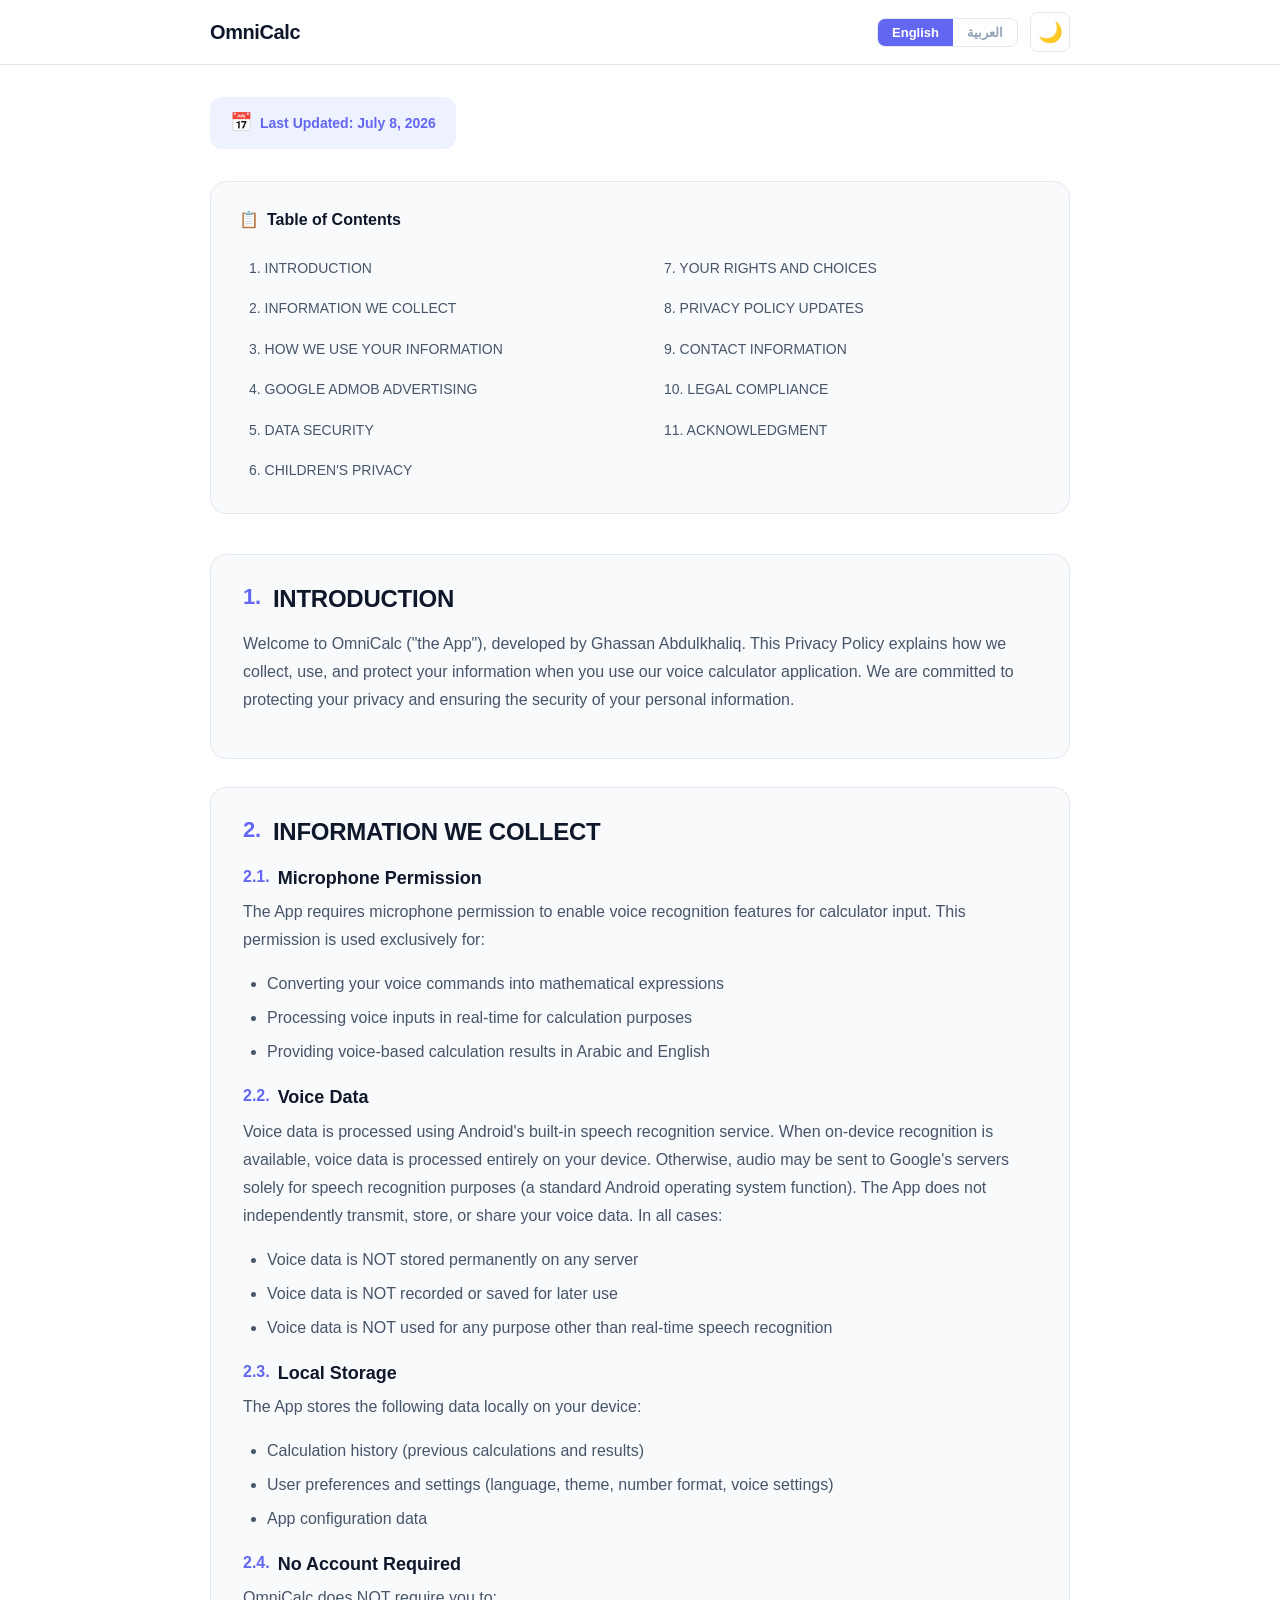
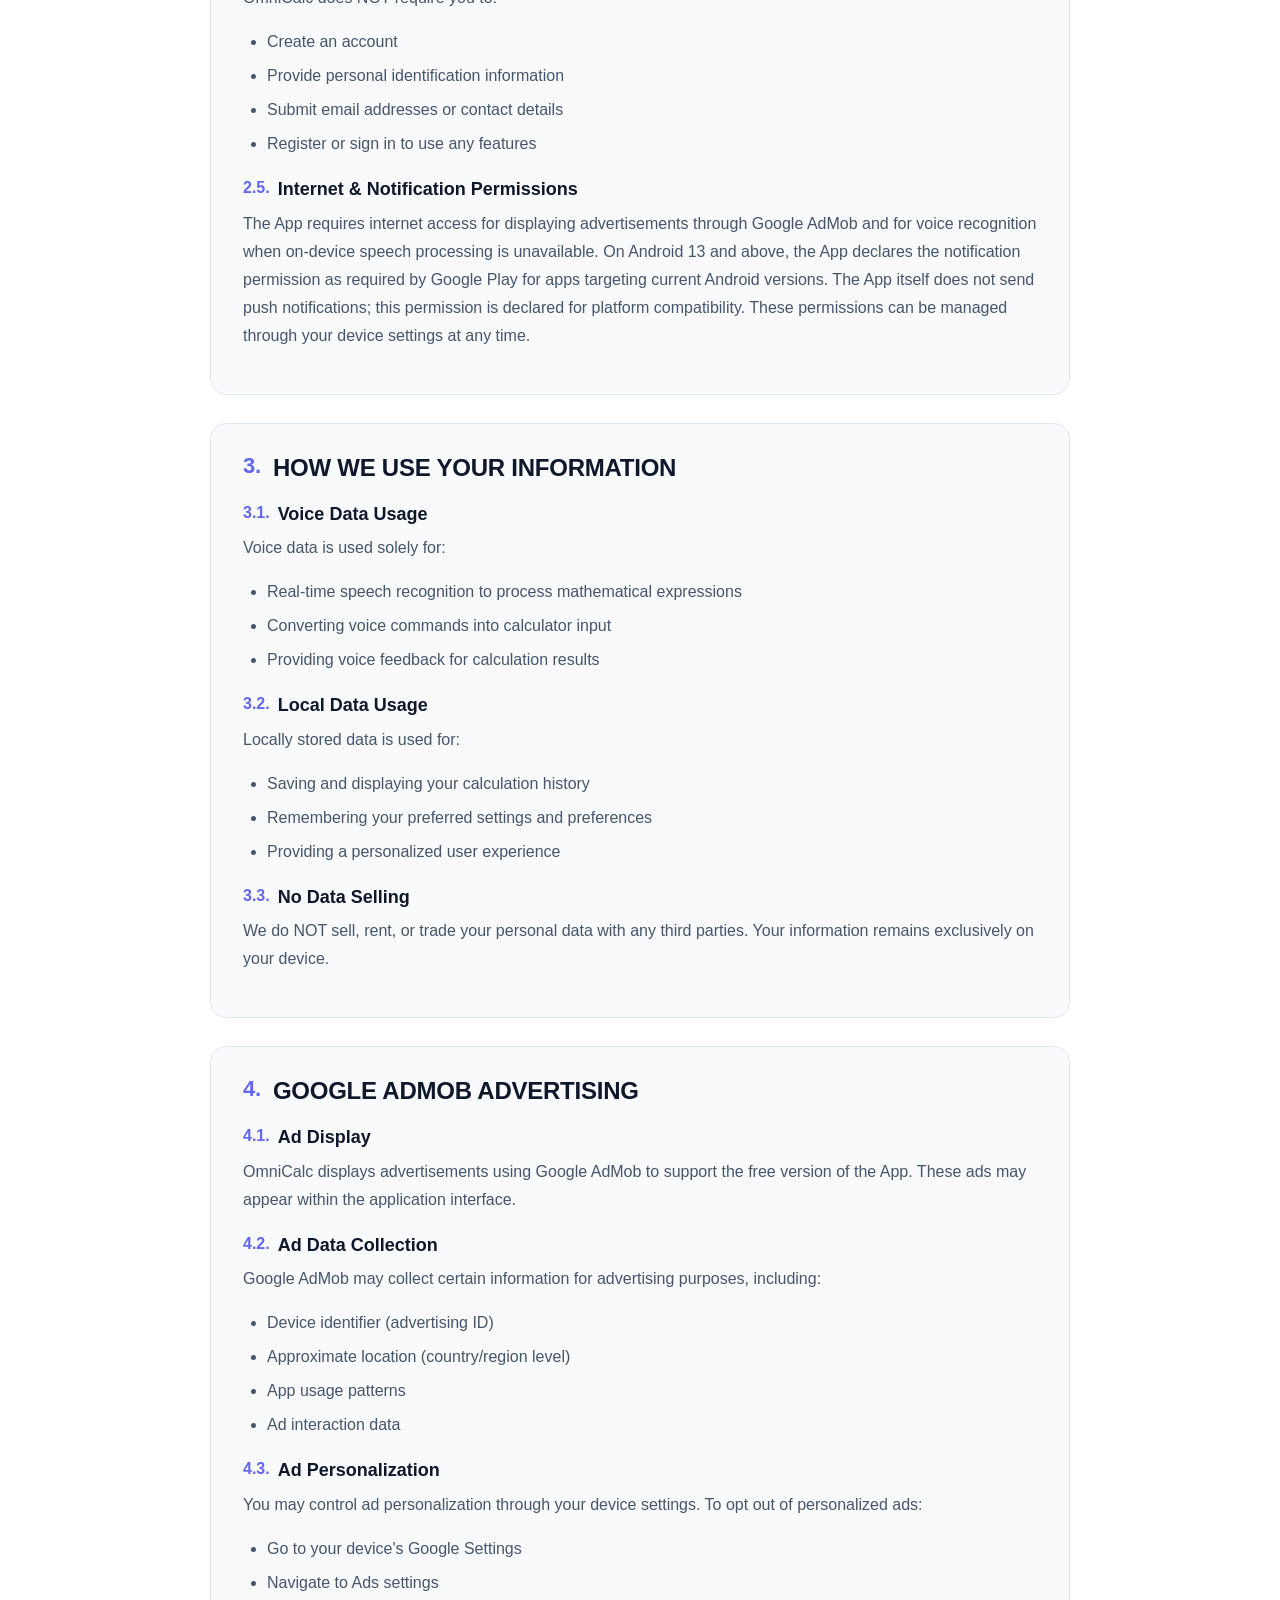
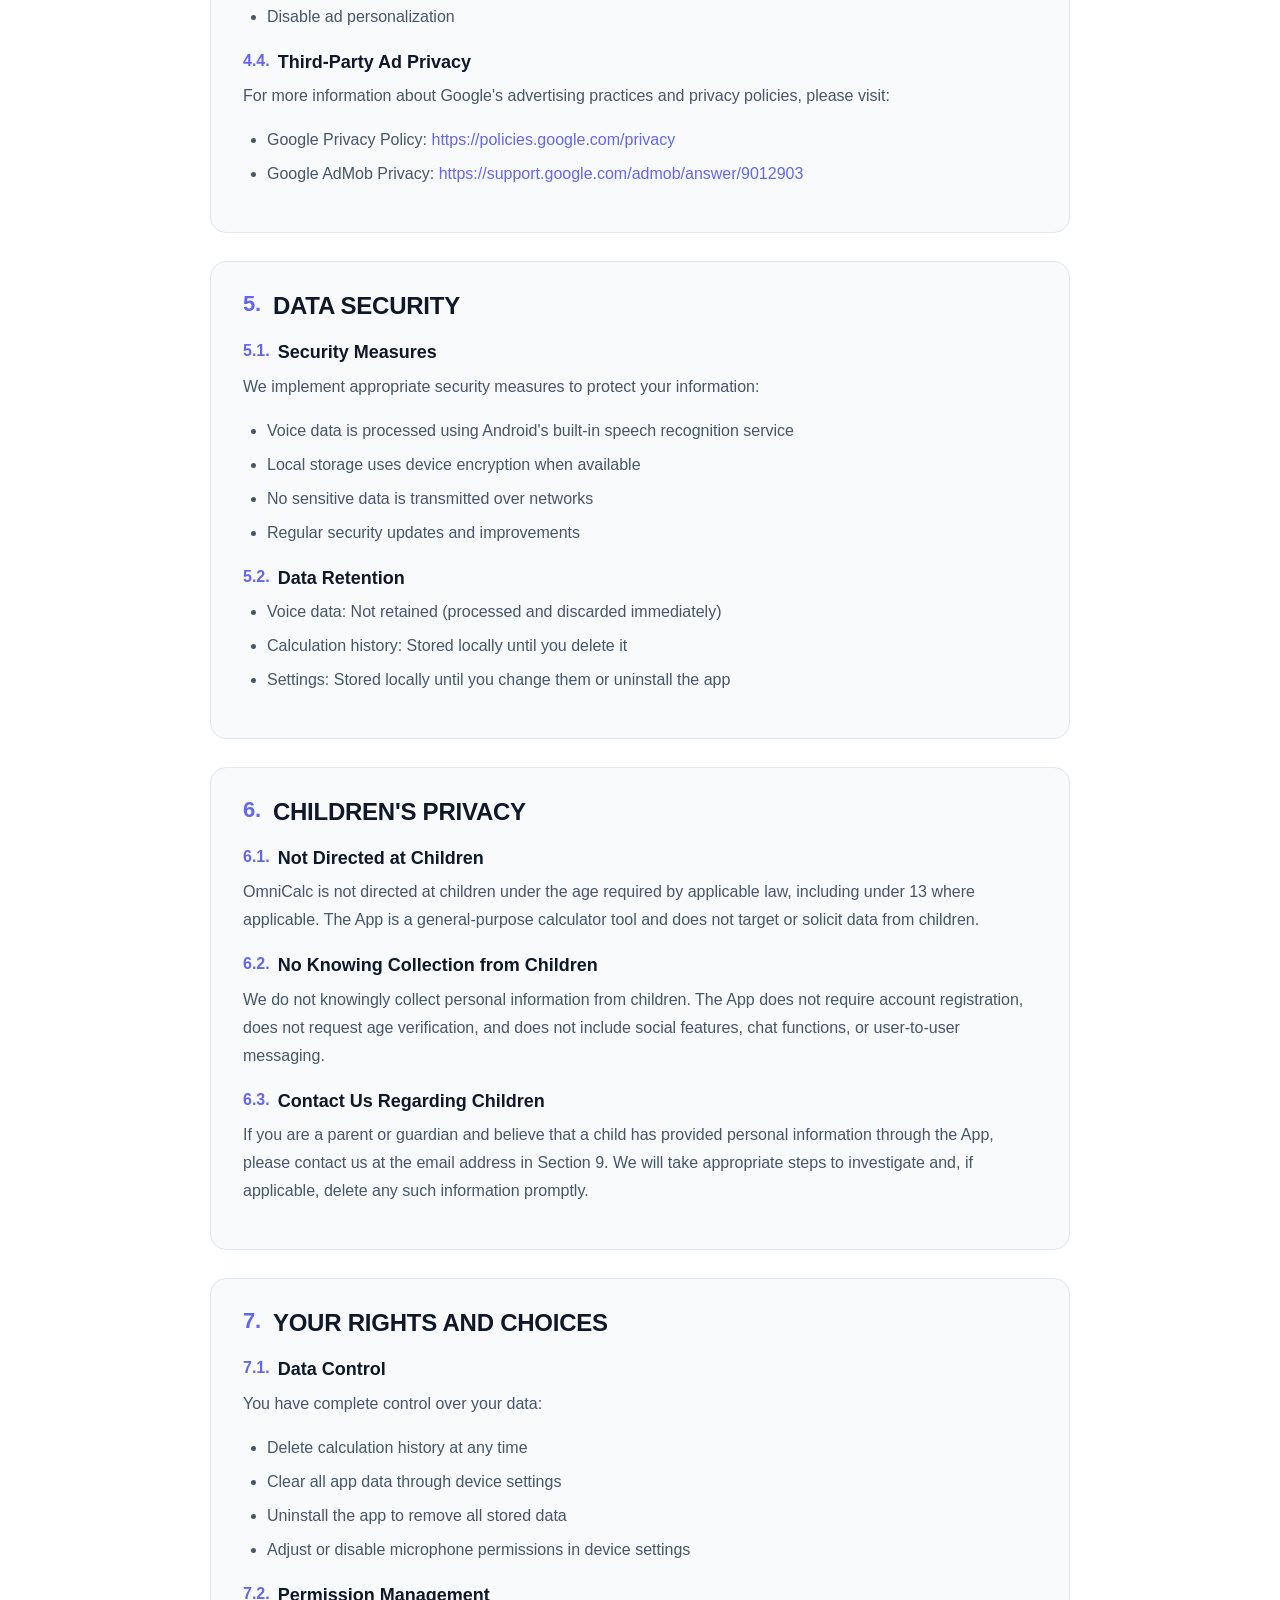
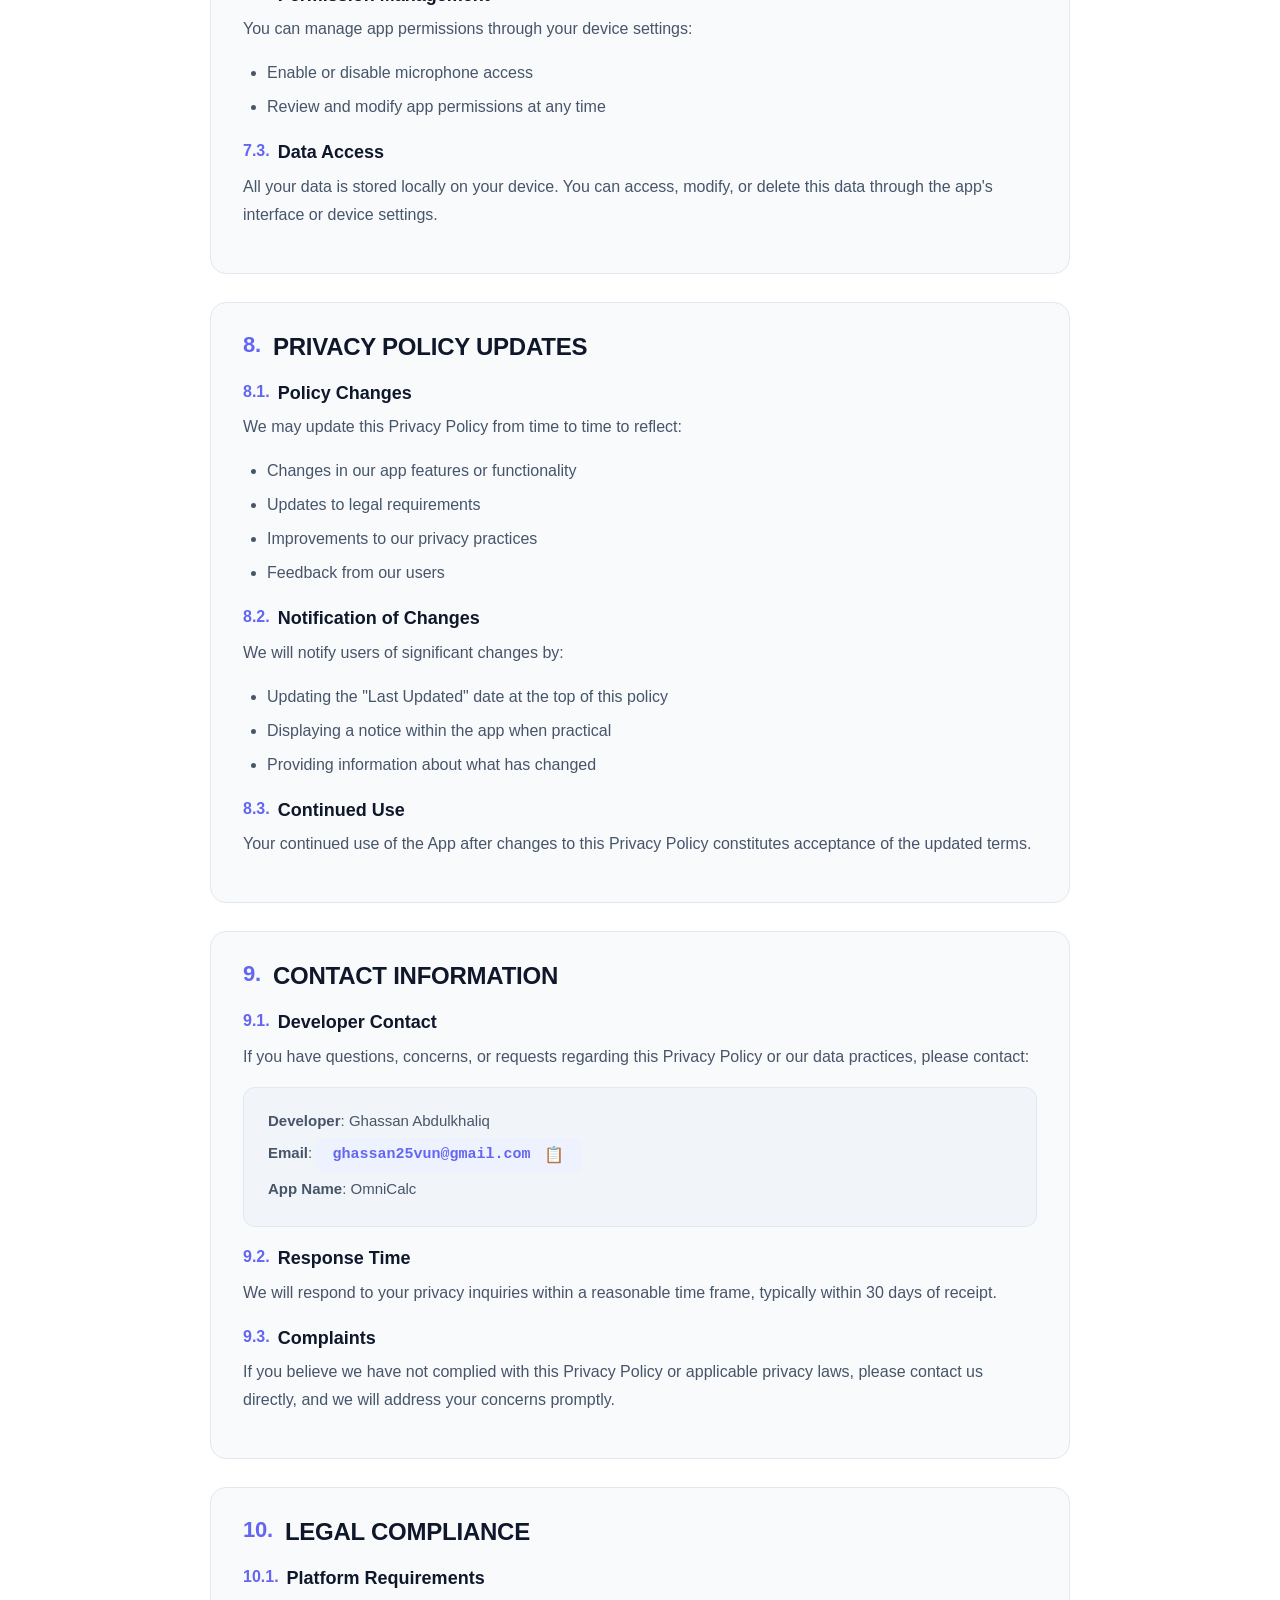
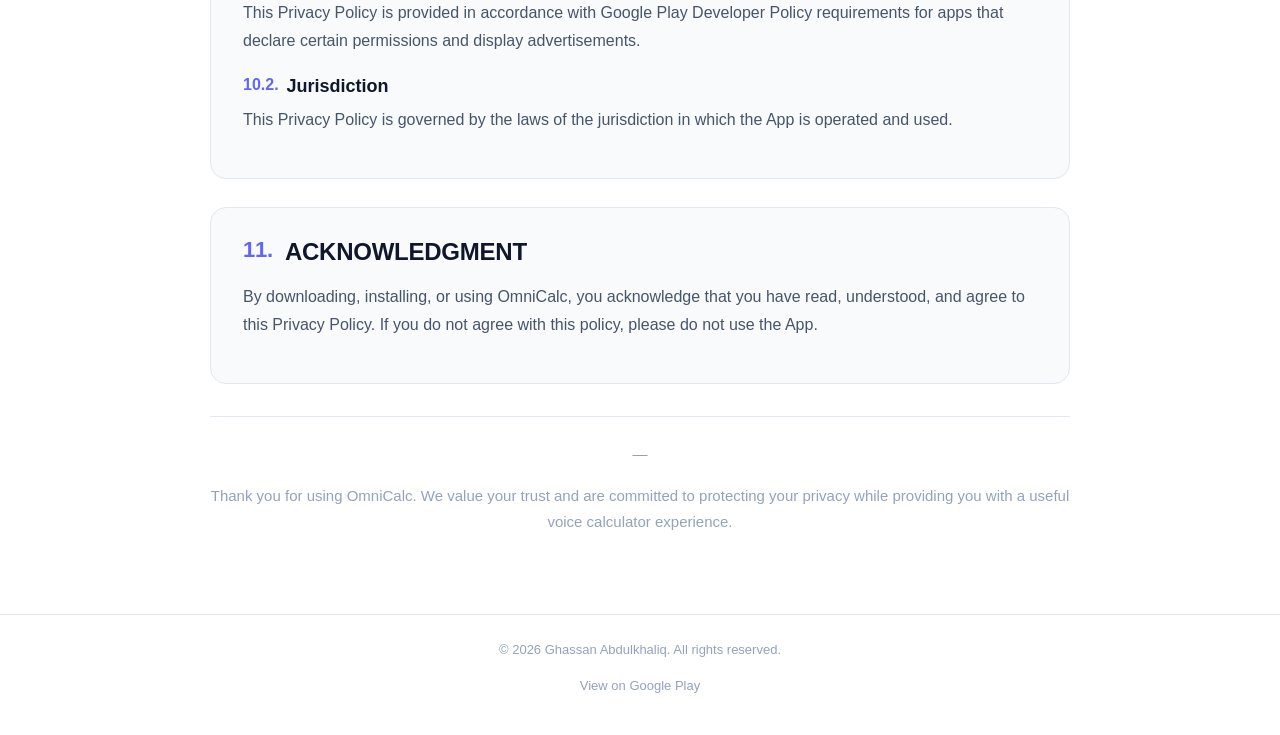
==== commit 77a99aa5: "Update print statement from 'Hello' to 'Goodbye'" ====
--- a/index.html
+++ b/index.html
@@ -11,7 +11,7 @@
   <meta property="og:title" content="Privacy Policy – OmniCalc">
   <meta property="og:description" content="OmniCalc Privacy Policy – Learn how OmniCalc handles your data, voice input, microphone permissions, and advertising.">
   <meta property="og:type" content="website">
-  <meta property="og:url" content="https://ghassanabdulkhaliq.github.io/OmniCalc-Privacy-Policy/">
+  <meta property="og:url" content="https://qasmghassan25.github.io/OmniCalc-Privacy-Policy/">
   <meta property="og:locale" content="en_US">
   <meta property="og:site_name" content="OmniCalc">
 
@@ -19,11 +19,11 @@
   <meta name="twitter:title" content="Privacy Policy – OmniCalc">
   <meta name="twitter:description" content="OmniCalc Privacy Policy – Learn how OmniCalc handles your data, voice input, microphone permissions, and advertising.">
 
-  <link rel="alternate" hreflang="en" href="https://ghassanabdulkhaliq.github.io/OmniCalc-Privacy-Policy/">
-  <link rel="alternate" hreflang="ar" href="https://ghassanabdulkhaliq.github.io/OmniCalc-Privacy-Policy/">
-  <link rel="alternate" hreflang="x-default" href="https://ghassanabdulkhaliq.github.io/OmniCalc-Privacy-Policy/">
-
-  <link rel="canonical" href="https://ghassanabdulkhaliq.github.io/OmniCalc-Privacy-Policy/">
+  <link rel="alternate" hreflang="en" href="https://qasmghassan25.github.io/OmniCalc-Privacy-Policy/">
+  <link rel="alternate" hreflang="ar" href="https://qasmghassan25.github.io/OmniCalc-Privacy-Policy/">
+  <link rel="alternate" hreflang="x-default" href="https://qasmghassan25.github.io/OmniCalc-Privacy-Policy/">
+
+  <link rel="canonical" href="https://qasmghassan25.github.io/OmniCalc-Privacy-Policy/">
 
   <link rel="icon" href="data:image/svg+xml,%3Csvg xmlns='http://www.w3.org/2000/svg' viewBox='0 0 100 100'%3E%3Crect width='100' height='100' rx='18' fill='%236366f1'/%3E%3Ctext x='50' y='72' font-size='54' text-anchor='middle' fill='%23fff' font-family='sans-serif' font-weight='bold'%3E%E2%88%91%3C/text%3E%3C/svg%3E" type="image/svg+xml">
 
@@ -54,7 +54,7 @@
       <!-- Last Updated -->
       <div class="last-updated" aria-live="polite">
         <span class="icon" aria-hidden="true">📅</span>
-        <span data-en="Last Updated: July 7, 2026" data-ar="آخر تحديث: 7 يوليو 2026">Last Updated: July 7, 2026</span>
+        <span data-en="Last Updated: July 8, 2026" data-ar="آخر تحديث: 8 يوليو 2026">Last Updated: July 8, 2026</span>
       </div>
 
       <!-- ===== TOC ===== -->
@@ -183,16 +183,12 @@
 
         <section id="s6" class="policy-section section-card" aria-labelledby="s6-h2">
           <h2 id="s6-h2"><span class="section-num">6.</span> CHILDREN'S PRIVACY</h2>
-          <h3 id="s6-1"><span class="sub-num">6.1.</span> Age Appropriateness</h3>
-          <p>OmniCalc is not directed at children under the age of 13. However, it may be used by users of all ages as it does not collect personal information or require account registration. If you are a parent or guardian and believe your child has provided personal information, please contact us using the information in Section 9.</p>
-          <h3 id="s6-2"><span class="sub-num">6.2.</span> No Children's Data Collection</h3>
-          <p>We do not knowingly collect personal information from children under 13 years of age. The App does not:</p>
-<ul>
-<li>Collect names, addresses, or contact information</li>
-<li>Require parental consent for use</li>
-<li>Gather location data or tracking information</li>
-<li>Enable social features or data sharing</li>
-</ul>
+          <h3 id="s6-1"><span class="sub-num">6.1.</span> Not Directed at Children</h3>
+          <p>OmniCalc is not directed at children under the age required by applicable law, including under 13 where applicable. The App is a general-purpose calculator tool and does not target or solicit data from children.</p>
+          <h3 id="s6-2"><span class="sub-num">6.2.</span> No Knowing Collection from Children</h3>
+          <p>We do not knowingly collect personal information from children. The App does not require account registration, does not request age verification, and does not include social features, chat functions, or user-to-user messaging.</p>
+          <h3 id="s6-3"><span class="sub-num">6.3.</span> Contact Us Regarding Children</h3>
+          <p>If you are a parent or guardian and believe that a child has provided personal information through the App, please contact us at the email address in Section 9. We will take appropriate steps to investigate and, if applicable, delete any such information promptly.</p>
         </section>
 
         <section id="s7" class="policy-section section-card" aria-labelledby="s7-h2">
@@ -254,15 +250,8 @@
 
         <section id="s10" class="policy-section section-card" aria-labelledby="s10-h2">
           <h2 id="s10-h2"><span class="section-num">10.</span> LEGAL COMPLIANCE</h2>
-          <h3 id="s10-1"><span class="sub-num">10.1.</span> Applicable Laws</h3>
-          <p>This Privacy Policy is designed to comply with:</p>
-<ul>
-<li>Google Play Developer Policy</li>
-<li>General Data Protection Regulation (GDPR) principles</li>
-<li>California Consumer Privacy Act (CCPA) principles</li>
-<li>Children's Online Privacy Protection Act (COPPA)</li>
-<li>Other applicable privacy regulations</li>
-</ul>
+          <h3 id="s10-1"><span class="sub-num">10.1.</span> Platform Requirements</h3>
+          <p>This Privacy Policy is provided in accordance with Google Play Developer Policy requirements for apps that declare certain permissions and display advertisements.</p>
           <h3 id="s10-2"><span class="sub-num">10.2.</span> Jurisdiction</h3>
           <p>This Privacy Policy is governed by the laws of the jurisdiction in which the App is operated and used.</p>
         </section>
@@ -391,16 +380,12 @@
 
         <section id="s6-ar" class="policy-section section-card" aria-labelledby="s6-ar-h2">
           <h2 id="s6-ar-h2"><span class="section-num">6.</span> خصوصية الأطفال</h2>
-          <h3 id="s6-1-ar"><span class="sub-num">6.1.</span> ملاءمة العمر</h3>
-          <p>OmniCalc ليس موجهًا للأطفال دون سن 13 عامًا. ومع ذلك، يمكن استخدامه من قبل المستخدمين من جميع الأعمار حيث أنه لا يجمع معلومات شخصية أو يتطلب تسجيل حساب. إذا كنت أحد الوالدين أو الوصي وتعتقد أن طفلك قد قدم معلومات شخصية، يرجى الاتصال بنا باستخدام المعلومات في القسم 9.</p>
-          <h3 id="s6-2-ar"><span class="sub-num">6.2.</span> عدم جمع بيانات الأطفال</h3>
-          <p>نحن لا نجمع عمدًا معلومات شخصية من الأطفال دون 13 عامًا. التطبيق لا:</p>
-<ul>
-<li>يجمع الأسماء أو العناوين أو معلومات الاتصال</li>
-<li>يتطلب موافقة الوالدين للاستخدام</li>
-<li>يجمع بيانات الموقع أو معلومات التتبع</li>
-<li>يتيح ميزات اجتماعية أو مشاركة البيانات</li>
-</ul>
+          <h3 id="s6-1-ar"><span class="sub-num">6.1.</span> غير موجه للأطفال</h3>
+          <p>تطبيق OmniCalc ليس موجهًا للأطفال دون السن المطلوب بموجب القانون المعمول به، بما في ذلك دون سن 13 حيثما ينطبق. التطبيق هو أداة حاسبة للأغراض العامة ولا يستهدف أو يطلب بيانات من الأطفال.</p>
+          <h3 id="s6-2-ar"><span class="sub-num">6.2.</span> عدم جمع البيانات من الأطفال عن علم</h3>
+          <p>نحن لا نجمع عن علم معلومات شخصية من الأطفال. التطبيق لا يتطلب تسجيل حساب، ولا يطلب التحقق من العمر، ولا يتضمن ميزات اجتماعية أو وظائف محادثة أو مراسلة بين المستخدمين.</p>
+          <h3 id="s6-3-ar"><span class="sub-num">6.3.</span> اتصل بنا بخصوص الأطفال</h3>
+          <p>إذا كنت أحد الوالدين أو الوصي وتعتقد أن طفلاً قد قدم معلومات شخصية من خلال التطبيق، يرجى الاتصال بنا على عنوان البريد الإلكتروني في القسم 9. سنتخذ الخطوات المناسبة للتحقيق، وإذا كان ذلك مناسبًا، سنقوم بحذف أي معلومات من هذا القبيل على الفور.</p>
         </section>
 
         <section id="s7-ar" class="policy-section section-card" aria-labelledby="s7-ar-h2">
@@ -462,15 +447,8 @@
 
         <section id="s10-ar" class="policy-section section-card" aria-labelledby="s10-ar-h2">
           <h2 id="s10-ar-h2"><span class="section-num">10.</span> الامتثال القانوني</h2>
-          <h3 id="s10-1-ar"><span class="sub-num">10.1.</span> القوانين المعمول بها</h3>
-          <p>صُممت سياسة الخصوصية هذه للامتثال لـ:</p>
-<ul>
-<li>سياسة مطوري Google Play</li>
-<li>مبادئ اللائحة العامة لحماية البيانات (GDPR)</li>
-<li>مبادئ قانون حماية خصوصية المستهلك في كاليفورنيا (CCPA)</li>
-<li>قانون حماية الخصوصية للأطفال على الإنترنت (COPPA)</li>
-<li>لوائح الخصوصية المعمول بها الأخرى</li>
-</ul>
+          <h3 id="s10-1-ar"><span class="sub-num">10.1.</span> متطلبات المنصة</h3>
+          <p>تم تقديم سياسة الخصوصية هذه وفقًا لمتطلبات سياسة مطوري Google Play للتطبيقات التي تعلن عن أذونات معينة وتعرض إعلانات.</p>
           <h3 id="s10-2-ar"><span class="sub-num">10.2.</span> الاختصاص القضائي</h3>
           <p>تحكم هذه سياسة الخصوصية بقوانين الاختصاص القضائي الذي يُشغل ويُستخدم فيه التطبيق.</p>
         </section>
@@ -508,4 +486,4 @@
 
   <script src="script.js"></script>
 </body>
-</html>+</html>
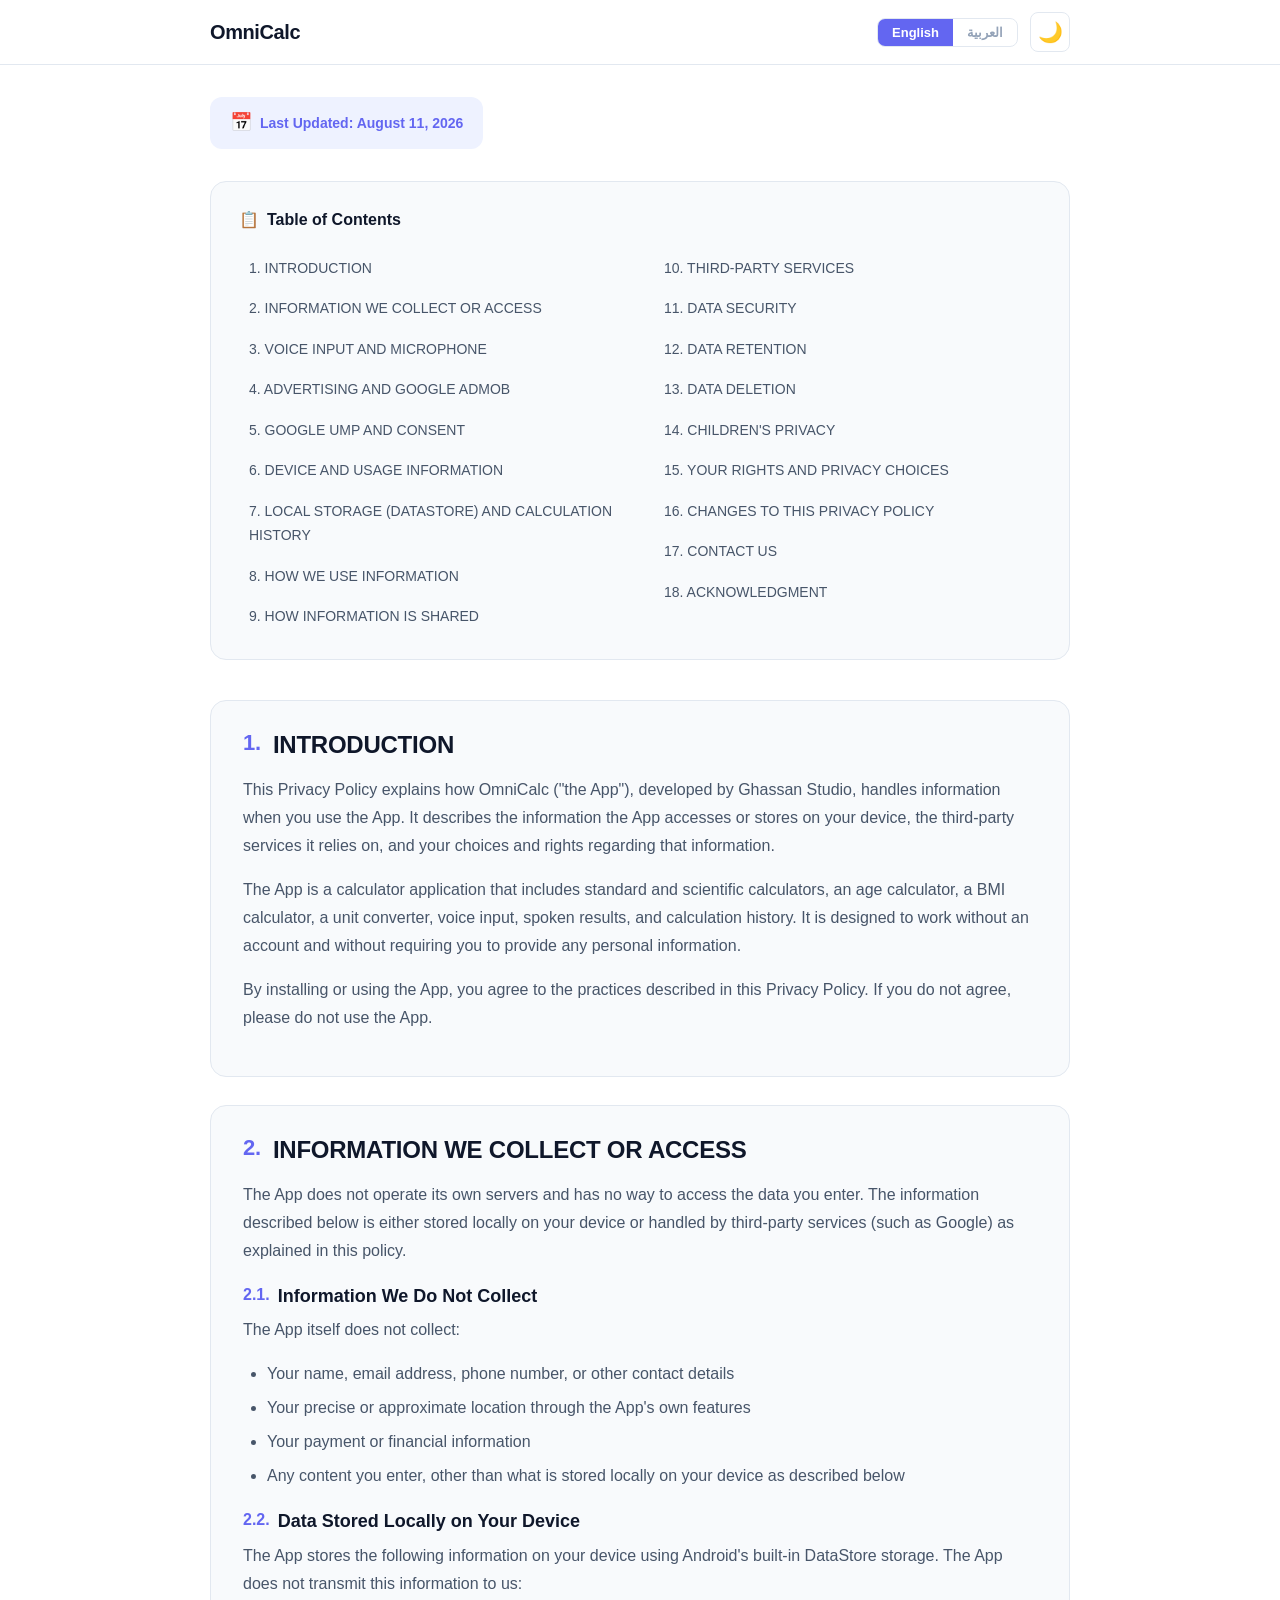
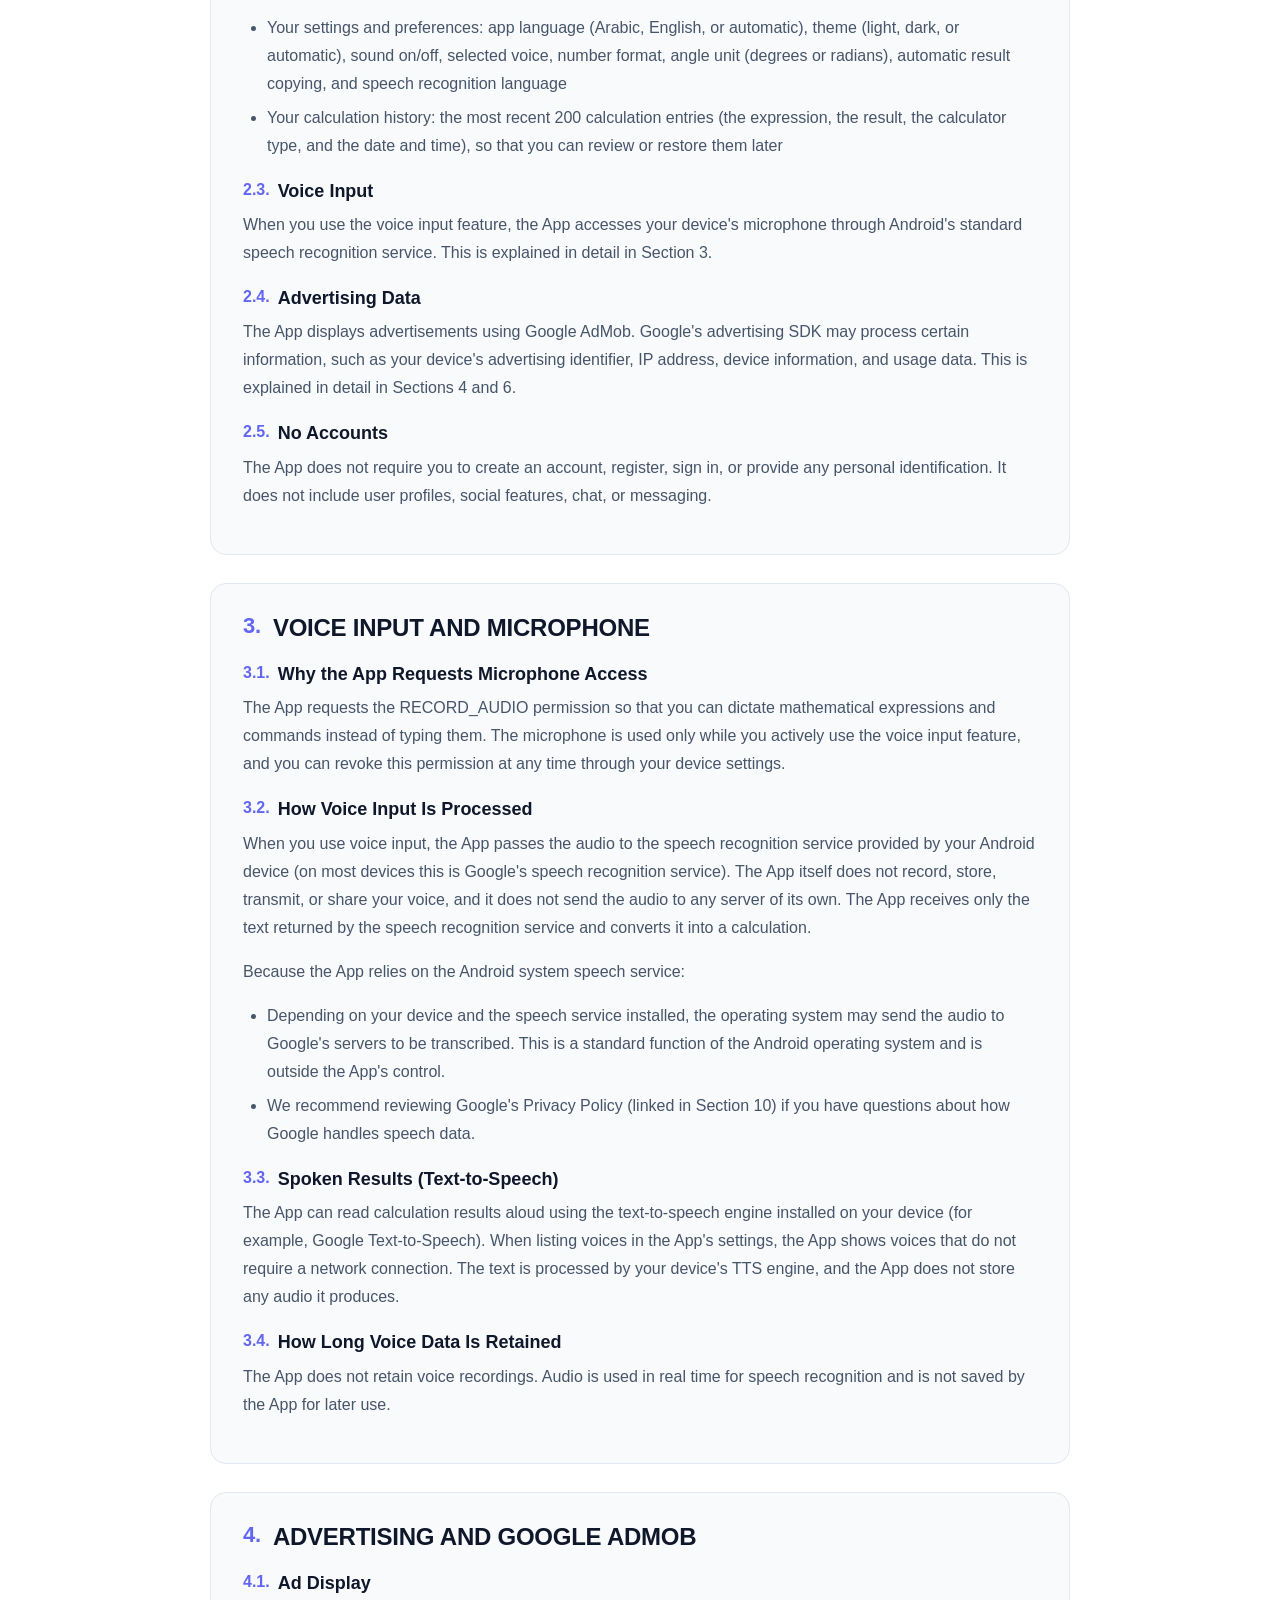
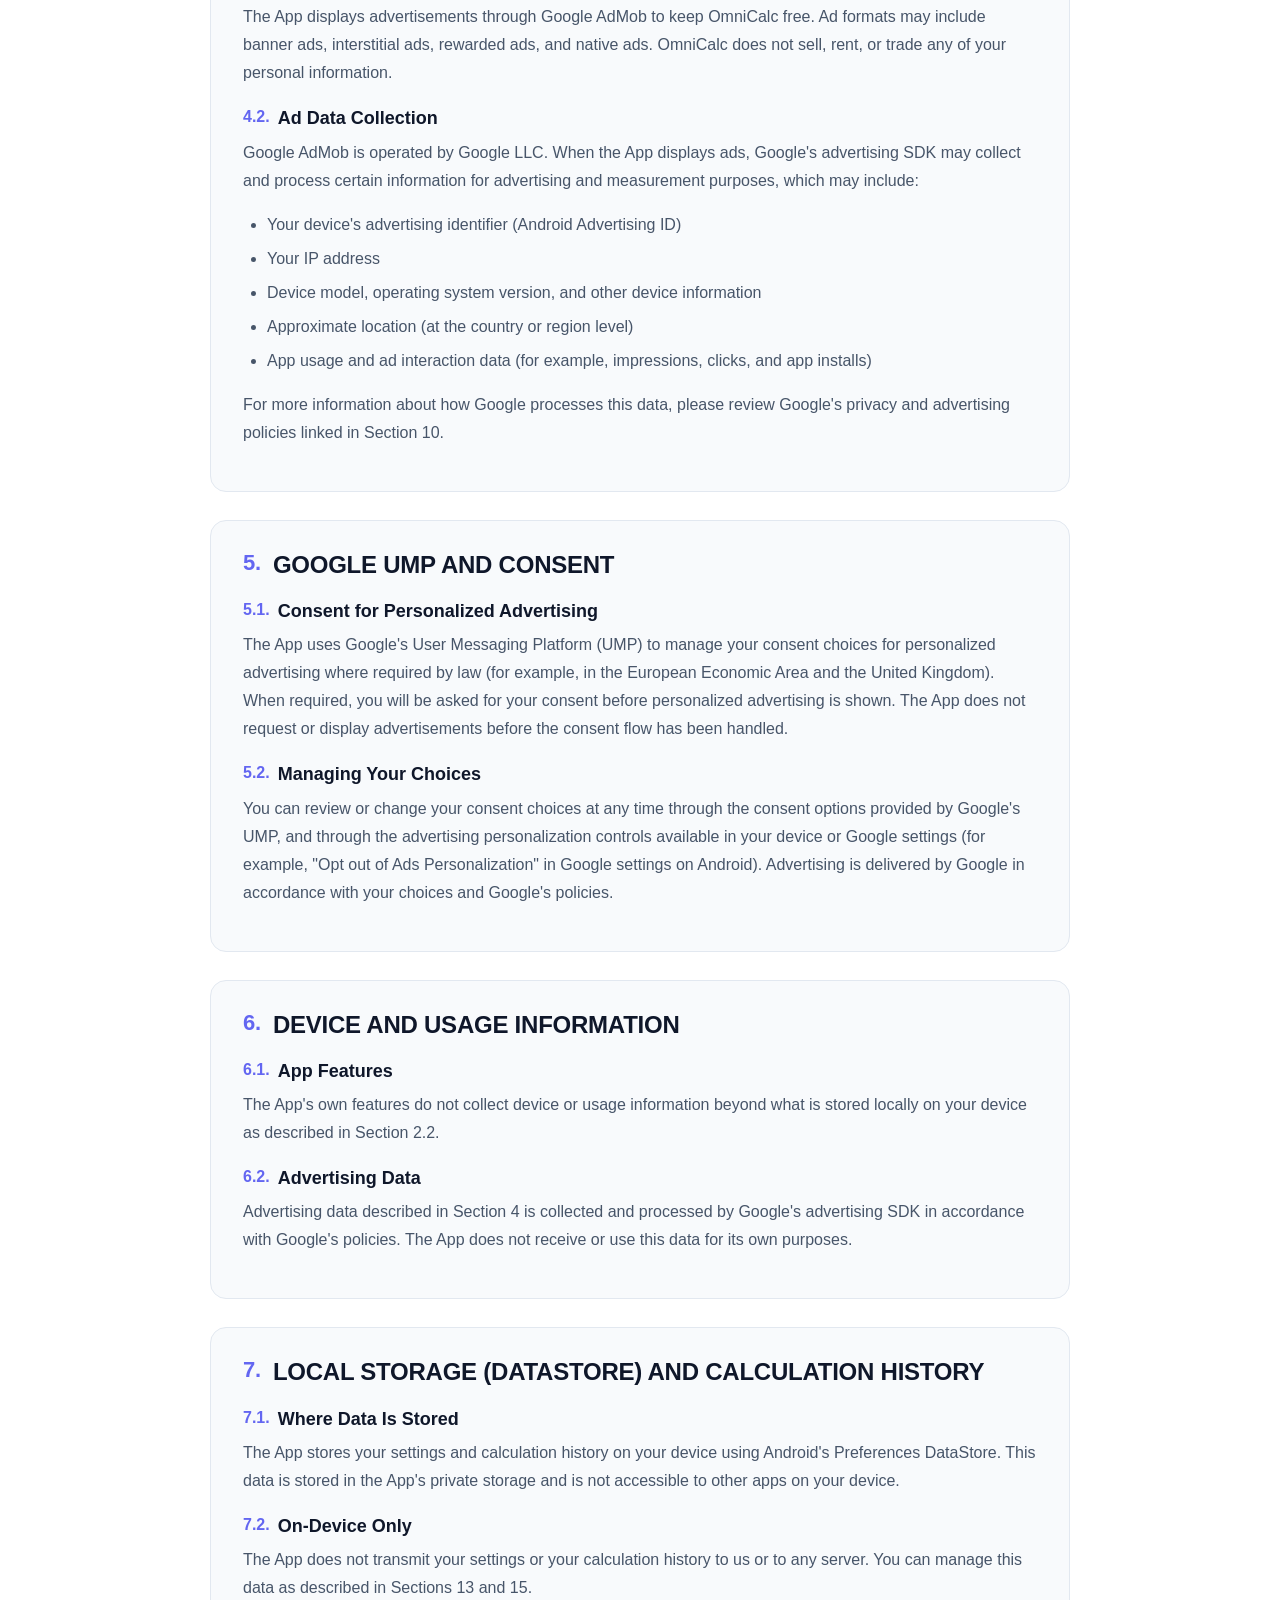
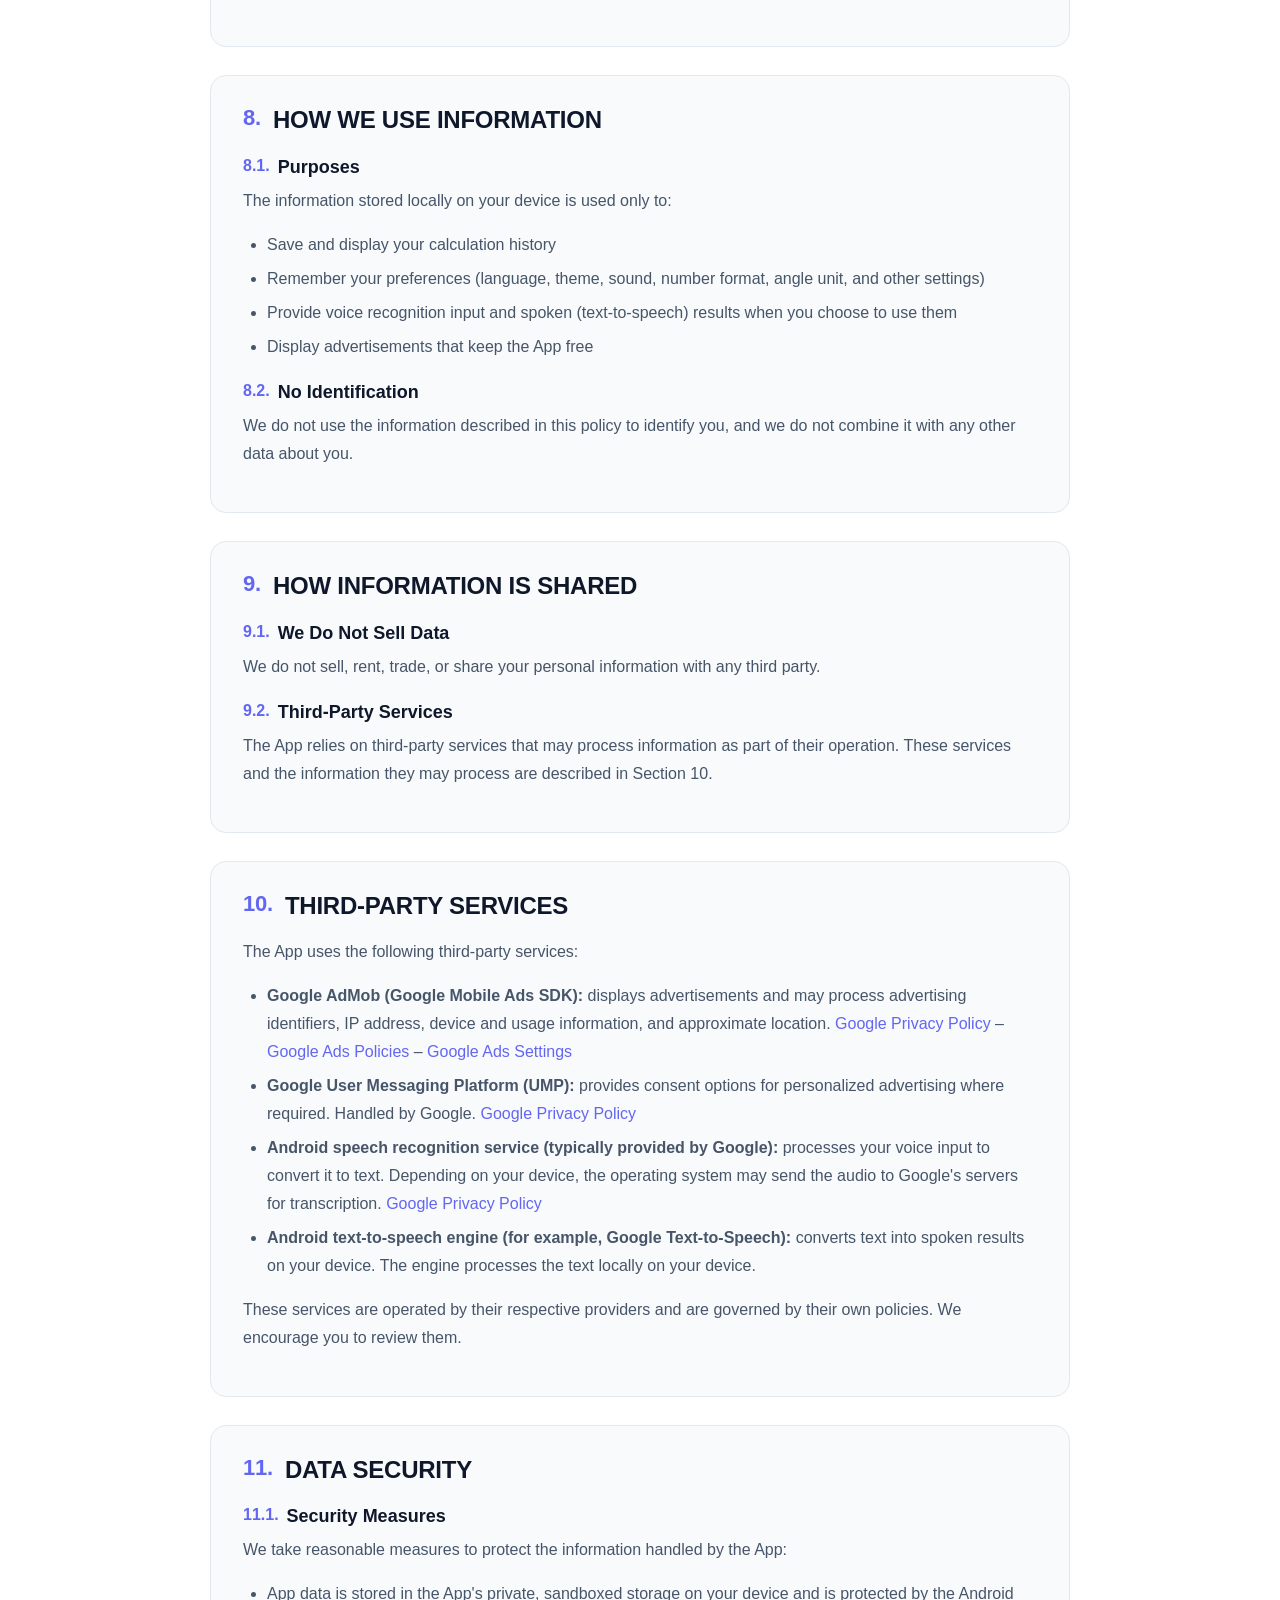
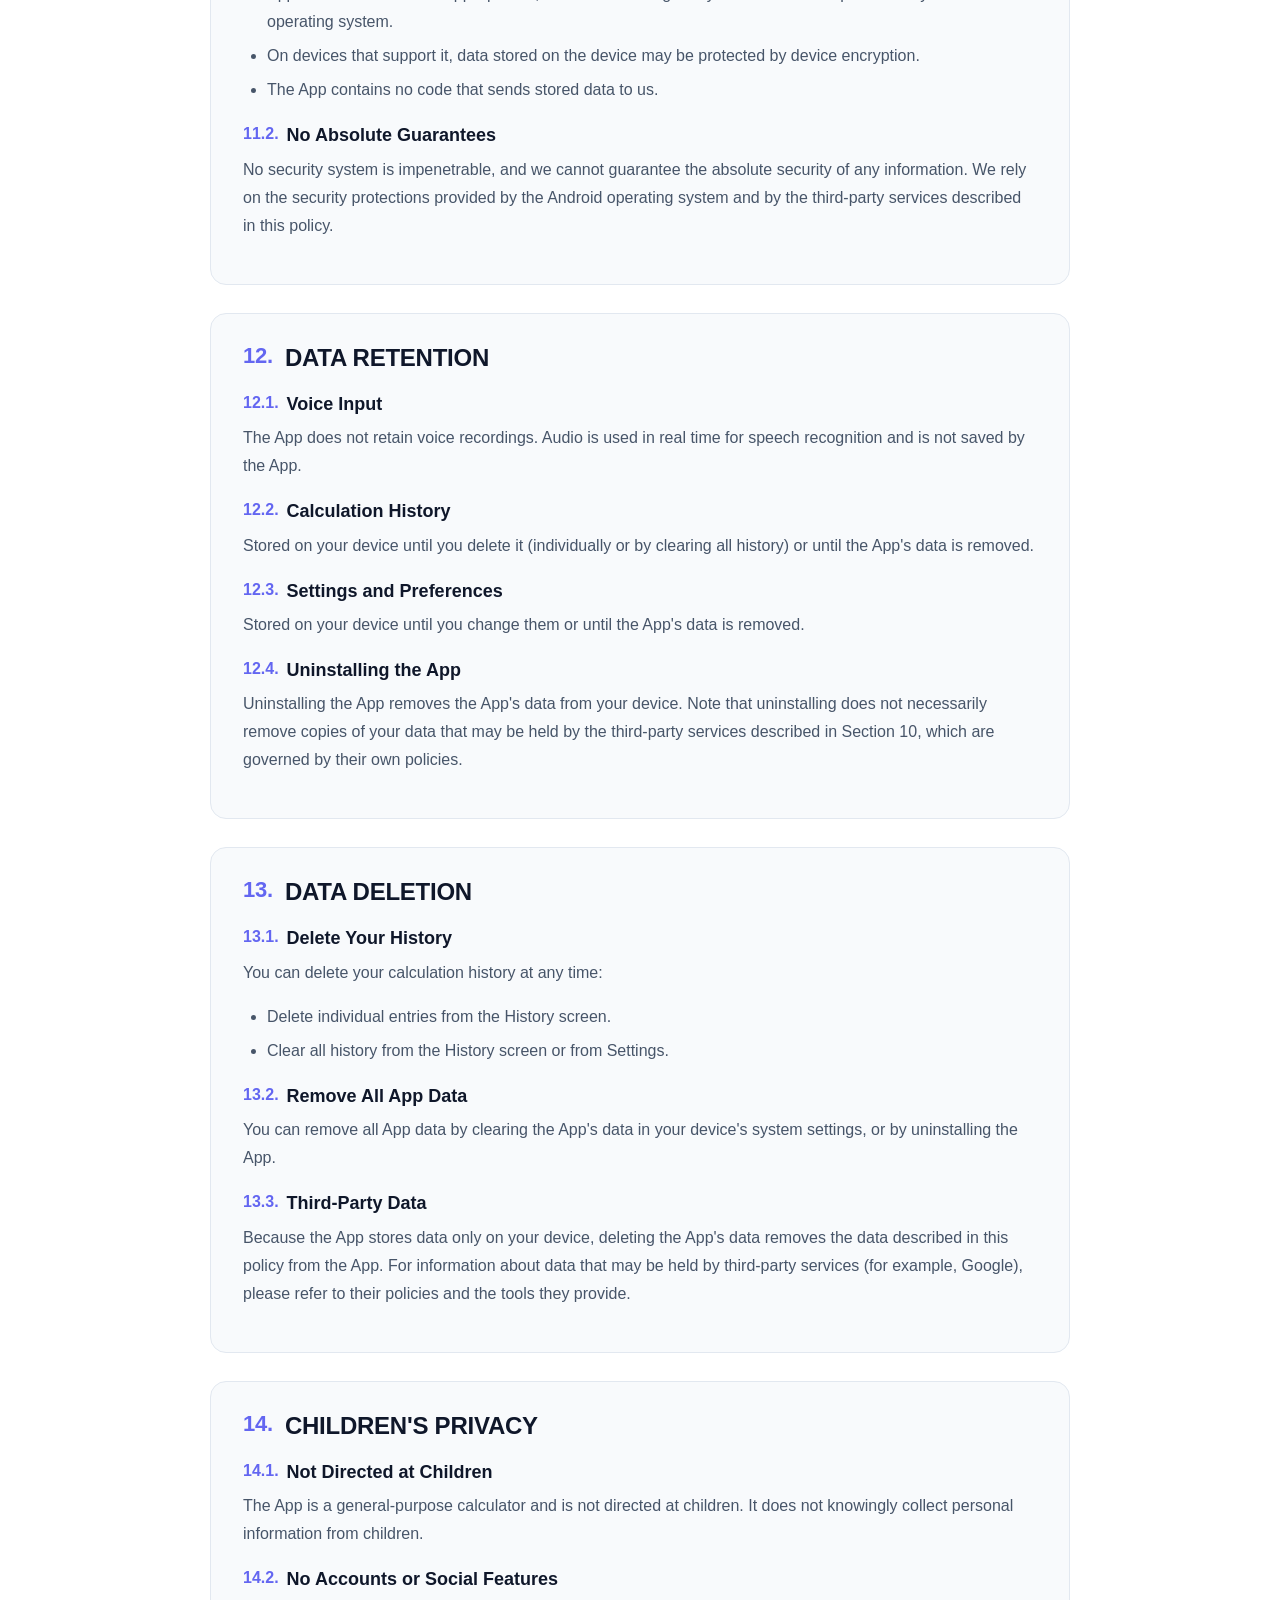
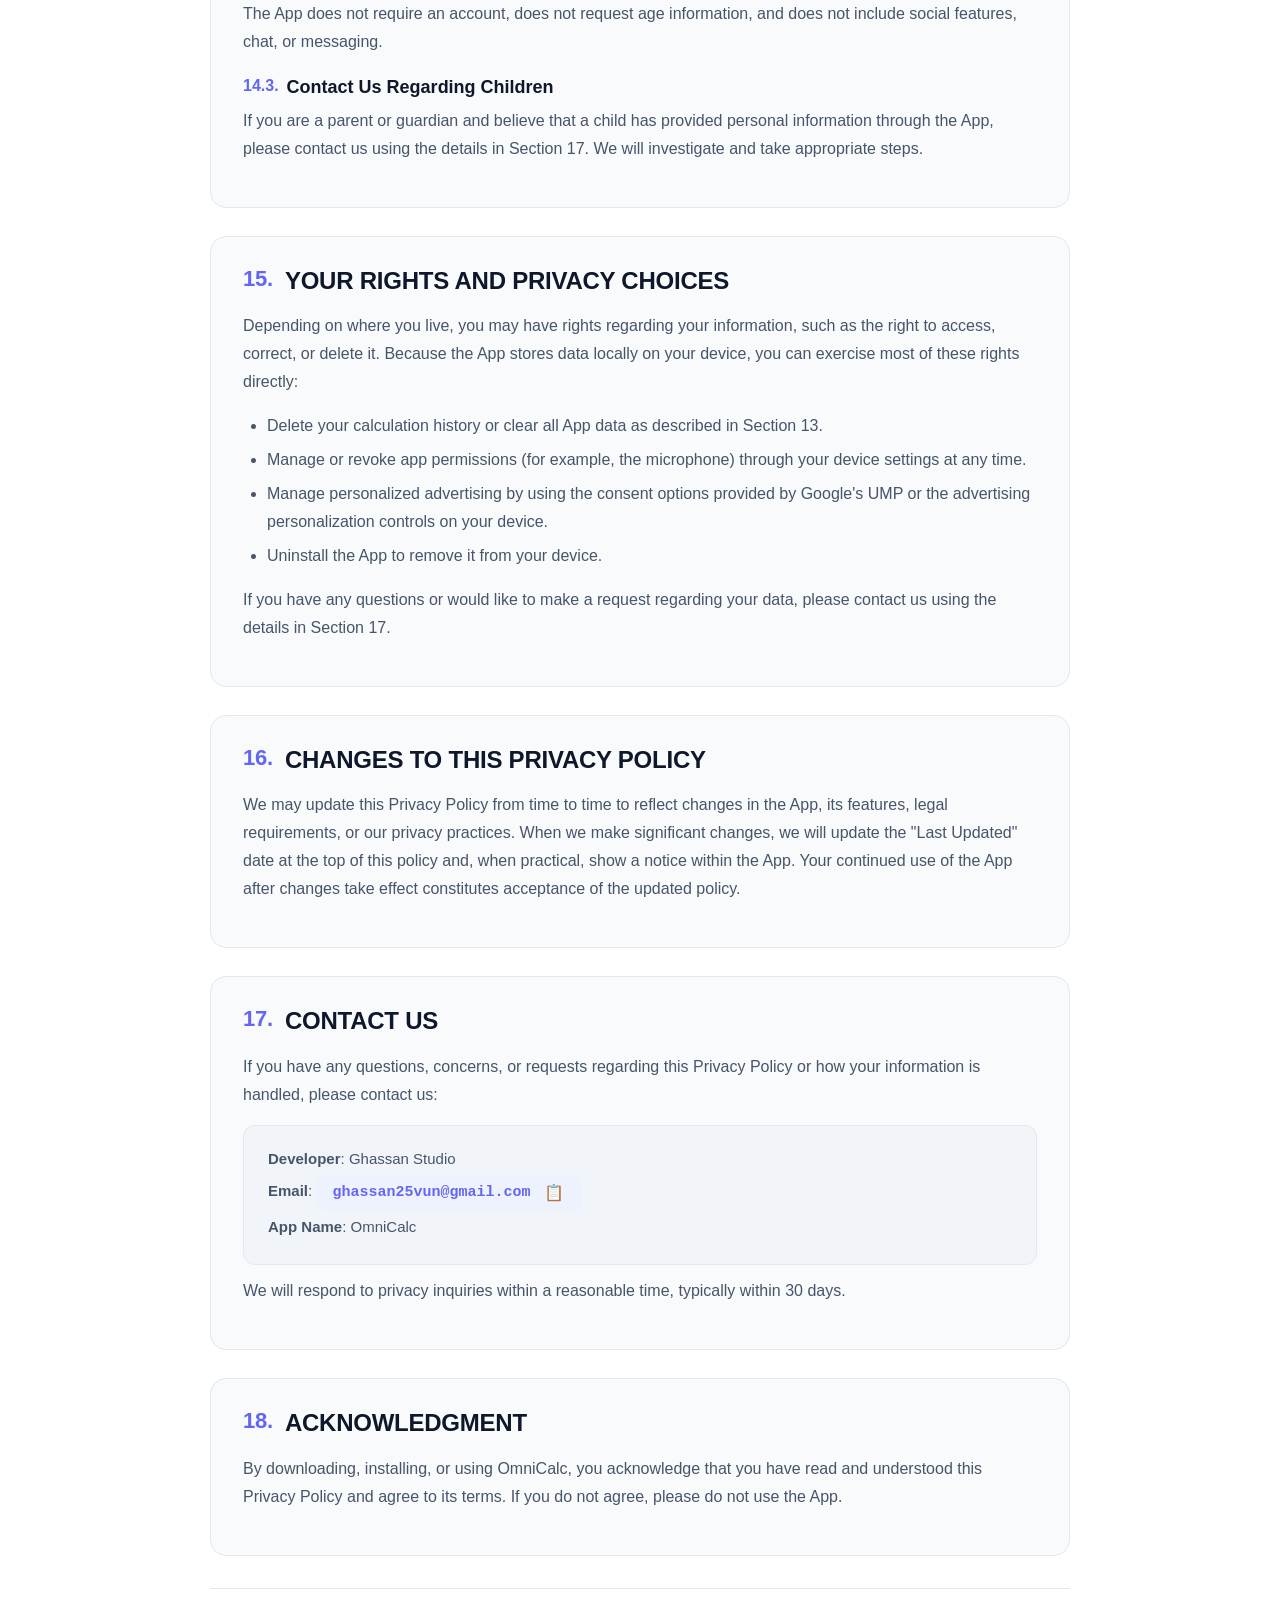
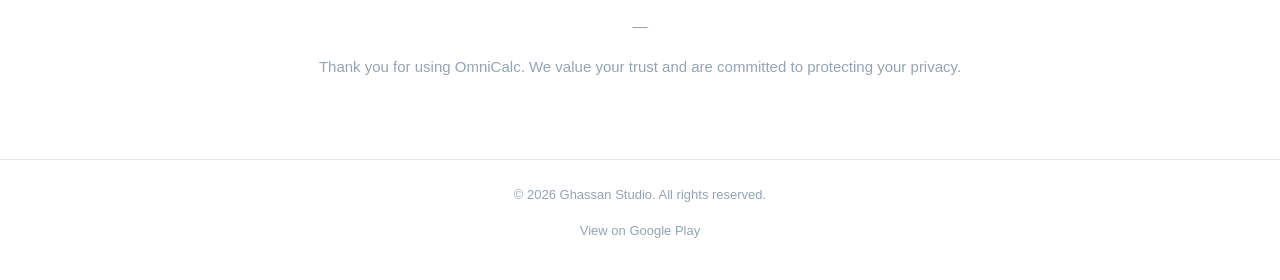
==== commit 0bd79339: "Update privacy policy" ====
--- a/index.html
+++ b/index.html
@@ -4,14 +4,14 @@
   <meta charset="UTF-8">
   <meta name="viewport" content="width=device-width, initial-scale=1.0">
   <title>Privacy Policy – OmniCalc</title>
-  <meta name="description" content="OmniCalc Privacy Policy – Learn how OmniCalc handles your data, voice input, microphone permissions, and advertising. Developed by Ghassan Abdulkhaliq.">
+  <meta name="description" content="OmniCalc Privacy Policy – Learn how OmniCalc handles your data, voice input, microphone permissions, and advertising. Developed by Ghassan Studio.">
   <meta name="robots" content="index, follow">
-  <meta name="author" content="Ghassan Abdulkhaliq">
+  <meta name="author" content="Ghassan Studio">
 
   <meta property="og:title" content="Privacy Policy – OmniCalc">
   <meta property="og:description" content="OmniCalc Privacy Policy – Learn how OmniCalc handles your data, voice input, microphone permissions, and advertising.">
   <meta property="og:type" content="website">
-  <meta property="og:url" content="https://qasmghassan25.github.io/OmniCalc-Privacy-Policy/">
+  <meta property="og:url" content="https://ghassanstudio.github.io/OmniCalc-Privacy-Policy/">
   <meta property="og:locale" content="en_US">
   <meta property="og:site_name" content="OmniCalc">
 
@@ -19,11 +19,11 @@
   <meta name="twitter:title" content="Privacy Policy – OmniCalc">
   <meta name="twitter:description" content="OmniCalc Privacy Policy – Learn how OmniCalc handles your data, voice input, microphone permissions, and advertising.">
 
-  <link rel="alternate" hreflang="en" href="https://qasmghassan25.github.io/OmniCalc-Privacy-Policy/">
-  <link rel="alternate" hreflang="ar" href="https://qasmghassan25.github.io/OmniCalc-Privacy-Policy/">
-  <link rel="alternate" hreflang="x-default" href="https://qasmghassan25.github.io/OmniCalc-Privacy-Policy/">
-
-  <link rel="canonical" href="https://qasmghassan25.github.io/OmniCalc-Privacy-Policy/">
+  <link rel="alternate" hreflang="en" href="https://ghassanstudio.github.io/OmniCalc-Privacy-Policy/">
+  <link rel="alternate" hreflang="ar" href="https://ghassanstudio.github.io/OmniCalc-Privacy-Policy/">
+  <link rel="alternate" hreflang="x-default" href="https://ghassanstudio.github.io/OmniCalc-Privacy-Policy/">
+
+  <link rel="canonical" href="https://ghassanstudio.github.io/OmniCalc-Privacy-Policy/">
 
   <link rel="icon" href="data:image/svg+xml,%3Csvg xmlns='http://www.w3.org/2000/svg' viewBox='0 0 100 100'%3E%3Crect width='100' height='100' rx='18' fill='%236366f1'/%3E%3Ctext x='50' y='72' font-size='54' text-anchor='middle' fill='%23fff' font-family='sans-serif' font-weight='bold'%3E%E2%88%91%3C/text%3E%3C/svg%3E" type="image/svg+xml">
 
@@ -54,7 +54,7 @@
       <!-- Last Updated -->
       <div class="last-updated" aria-live="polite">
         <span class="icon" aria-hidden="true">📅</span>
-        <span data-en="Last Updated: July 8, 2026" data-ar="آخر تحديث: 8 يوليو 2026">Last Updated: July 8, 2026</span>
+        <span data-en="Last Updated: August 11, 2026" data-ar="آخر تحديث: 11 أغسطس 2026">Last Updated: August 11, 2026</span>
       </div>
 
       <!-- ===== TOC ===== -->
@@ -78,192 +78,212 @@
 
         <section id="s1" class="policy-section section-card" aria-labelledby="s1-h2">
           <h2 id="s1-h2"><span class="section-num">1.</span> INTRODUCTION</h2>
-          <p>Welcome to OmniCalc ("the App"), developed by Ghassan Abdulkhaliq. This Privacy Policy explains how we collect, use, and protect your information when you use our voice calculator application. We are committed to protecting your privacy and ensuring the security of your personal information.</p>
+          <p>This Privacy Policy explains how OmniCalc ("the App"), developed by Ghassan Studio, handles information when you use the App. It describes the information the App accesses or stores on your device, the third-party services it relies on, and your choices and rights regarding that information.</p>
+          <p>The App is a calculator application that includes standard and scientific calculators, an age calculator, a BMI calculator, a unit converter, voice input, spoken results, and calculation history. It is designed to work without an account and without requiring you to provide any personal information.</p>
+          <p>By installing or using the App, you agree to the practices described in this Privacy Policy. If you do not agree, please do not use the App.</p>
         </section>
 
         <section id="s2" class="policy-section section-card" aria-labelledby="s2-h2">
-          <h2 id="s2-h2"><span class="section-num">2.</span> INFORMATION WE COLLECT</h2>
-          <h3 id="s2-1"><span class="sub-num">2.1.</span> Microphone Permission</h3>
-          <p>The App requires microphone permission to enable voice recognition features for calculator input. This permission is used exclusively for:</p>
-<ul>
-<li>Converting your voice commands into mathematical expressions</li>
-<li>Processing voice inputs in real-time for calculation purposes</li>
-<li>Providing voice-based calculation results in Arabic and English</li>
-</ul>
-          <h3 id="s2-2"><span class="sub-num">2.2.</span> Voice Data</h3>
-          <p>Voice data is processed using Android's built-in speech recognition service. When on-device recognition is available, voice data is processed entirely on your device. Otherwise, audio may be sent to Google's servers solely for speech recognition purposes (a standard Android operating system function). The App does not independently transmit, store, or share your voice data. In all cases:</p>
-<ul>
-<li>Voice data is NOT stored permanently on any server</li>
-<li>Voice data is NOT recorded or saved for later use</li>
-<li>Voice data is NOT used for any purpose other than real-time speech recognition</li>
-</ul>
-          <h3 id="s2-3"><span class="sub-num">2.3.</span> Local Storage</h3>
-          <p>The App stores the following data locally on your device:</p>
-<ul>
-<li>Calculation history (previous calculations and results)</li>
-<li>User preferences and settings (language, theme, number format, voice settings)</li>
-<li>App configuration data</li>
-</ul>
-          <h3 id="s2-4"><span class="sub-num">2.4.</span> No Account Required</h3>
-          <p>OmniCalc does NOT require you to:</p>
-<ul>
-<li>Create an account</li>
-<li>Provide personal identification information</li>
-<li>Submit email addresses or contact details</li>
-<li>Register or sign in to use any features</li>
-</ul>
-          <h3 id="s2-5"><span class="sub-num">2.5.</span> Internet &amp; Notification Permissions</h3>
-          <p>The App requires internet access for displaying advertisements through Google AdMob and for voice recognition when on-device speech processing is unavailable. On Android 13 and above, the App declares the notification permission as required by Google Play for apps targeting current Android versions. The App itself does not send push notifications; this permission is declared for platform compatibility. These permissions can be managed through your device settings at any time.</p>
+          <h2 id="s2-h2"><span class="section-num">2.</span> INFORMATION WE COLLECT OR ACCESS</h2>
+          <p>The App does not operate its own servers and has no way to access the data you enter. The information described below is either stored locally on your device or handled by third-party services (such as Google) as explained in this policy.</p>
+          <h3 id="s2-1"><span class="sub-num">2.1.</span> Information We Do Not Collect</h3>
+          <p>The App itself does not collect:</p>
+          <ul>
+            <li>Your name, email address, phone number, or other contact details</li>
+            <li>Your precise or approximate location through the App's own features</li>
+            <li>Your payment or financial information</li>
+            <li>Any content you enter, other than what is stored locally on your device as described below</li>
+          </ul>
+          <h3 id="s2-2"><span class="sub-num">2.2.</span> Data Stored Locally on Your Device</h3>
+          <p>The App stores the following information on your device using Android's built-in DataStore storage. The App does not transmit this information to us:</p>
+          <ul>
+            <li>Your settings and preferences: app language (Arabic, English, or automatic), theme (light, dark, or automatic), sound on/off, selected voice, number format, angle unit (degrees or radians), automatic result copying, and speech recognition language</li>
+            <li>Your calculation history: the most recent 200 calculation entries (the expression, the result, the calculator type, and the date and time), so that you can review or restore them later</li>
+          </ul>
+          <h3 id="s2-3"><span class="sub-num">2.3.</span> Voice Input</h3>
+          <p>When you use the voice input feature, the App accesses your device's microphone through Android's standard speech recognition service. This is explained in detail in Section 3.</p>
+          <h3 id="s2-4"><span class="sub-num">2.4.</span> Advertising Data</h3>
+          <p>The App displays advertisements using Google AdMob. Google's advertising SDK may process certain information, such as your device's advertising identifier, IP address, device information, and usage data. This is explained in detail in Sections 4 and 6.</p>
+          <h3 id="s2-5"><span class="sub-num">2.5.</span> No Accounts</h3>
+          <p>The App does not require you to create an account, register, sign in, or provide any personal identification. It does not include user profiles, social features, chat, or messaging.</p>
         </section>
 
         <section id="s3" class="policy-section section-card" aria-labelledby="s3-h2">
-          <h2 id="s3-h2"><span class="section-num">3.</span> HOW WE USE YOUR INFORMATION</h2>
-          <h3 id="s3-1"><span class="sub-num">3.1.</span> Voice Data Usage</h3>
-          <p>Voice data is used solely for:</p>
-<ul>
-<li>Real-time speech recognition to process mathematical expressions</li>
-<li>Converting voice commands into calculator input</li>
-<li>Providing voice feedback for calculation results</li>
-</ul>
-          <h3 id="s3-2"><span class="sub-num">3.2.</span> Local Data Usage</h3>
-          <p>Locally stored data is used for:</p>
-<ul>
-<li>Saving and displaying your calculation history</li>
-<li>Remembering your preferred settings and preferences</li>
-<li>Providing a personalized user experience</li>
-</ul>
-          <h3 id="s3-3"><span class="sub-num">3.3.</span> No Data Selling</h3>
-          <p>We do NOT sell, rent, or trade your personal data with any third parties. Your information remains exclusively on your device.</p>
+          <h2 id="s3-h2"><span class="section-num">3.</span> VOICE INPUT AND MICROPHONE</h2>
+          <h3 id="s3-1"><span class="sub-num">3.1.</span> Why the App Requests Microphone Access</h3>
+          <p>The App requests the RECORD_AUDIO permission so that you can dictate mathematical expressions and commands instead of typing them. The microphone is used only while you actively use the voice input feature, and you can revoke this permission at any time through your device settings.</p>
+          <h3 id="s3-2"><span class="sub-num">3.2.</span> How Voice Input Is Processed</h3>
+          <p>When you use voice input, the App passes the audio to the speech recognition service provided by your Android device (on most devices this is Google's speech recognition service). The App itself does not record, store, transmit, or share your voice, and it does not send the audio to any server of its own. The App receives only the text returned by the speech recognition service and converts it into a calculation.</p>
+          <p>Because the App relies on the Android system speech service:</p>
+          <ul>
+            <li>Depending on your device and the speech service installed, the operating system may send the audio to Google's servers to be transcribed. This is a standard function of the Android operating system and is outside the App's control.</li>
+            <li>We recommend reviewing Google's Privacy Policy (linked in Section 10) if you have questions about how Google handles speech data.</li>
+          </ul>
+          <h3 id="s3-3"><span class="sub-num">3.3.</span> Spoken Results (Text-to-Speech)</h3>
+          <p>The App can read calculation results aloud using the text-to-speech engine installed on your device (for example, Google Text-to-Speech). When listing voices in the App's settings, the App shows voices that do not require a network connection. The text is processed by your device's TTS engine, and the App does not store any audio it produces.</p>
+          <h3 id="s3-4"><span class="sub-num">3.4.</span> How Long Voice Data Is Retained</h3>
+          <p>The App does not retain voice recordings. Audio is used in real time for speech recognition and is not saved by the App for later use.</p>
         </section>
 
         <section id="s4" class="policy-section section-card" aria-labelledby="s4-h2">
-          <h2 id="s4-h2"><span class="section-num">4.</span> GOOGLE ADMOB ADVERTISING</h2>
+          <h2 id="s4-h2"><span class="section-num">4.</span> ADVERTISING AND GOOGLE ADMOB</h2>
           <h3 id="s4-1"><span class="sub-num">4.1.</span> Ad Display</h3>
-          <p>OmniCalc displays advertisements using Google AdMob to support the free version of the App. These ads may appear within the application interface.</p>
+          <p>The App displays advertisements through Google AdMob to keep OmniCalc free. Ad formats may include banner ads, interstitial ads, rewarded ads, and native ads. OmniCalc does not sell, rent, or trade any of your personal information.</p>
           <h3 id="s4-2"><span class="sub-num">4.2.</span> Ad Data Collection</h3>
-          <p>Google AdMob may collect certain information for advertising purposes, including:</p>
-<ul>
-<li>Device identifier (advertising ID)</li>
-<li>Approximate location (country/region level)</li>
-<li>App usage patterns</li>
-<li>Ad interaction data</li>
-</ul>
-          <h3 id="s4-3"><span class="sub-num">4.3.</span> Ad Personalization</h3>
-          <p>You may control ad personalization through your device settings. To opt out of personalized ads:</p>
-<ul>
-<li>Go to your device's Google Settings</li>
-<li>Navigate to Ads settings</li>
-<li>Disable ad personalization</li>
-</ul>
-          <h3 id="s4-4"><span class="sub-num">4.4.</span> Third-Party Ad Privacy</h3>
-          <p>For more information about Google's advertising practices and privacy policies, please visit:</p>
-<ul>
-<li>Google Privacy Policy: <a href="https://policies.google.com/privacy" target="_blank" rel="noopener noreferrer">https://policies.google.com/privacy</a></li>
-<li>Google AdMob Privacy: <a href="https://support.google.com/admob/answer/9012903" target="_blank" rel="noopener noreferrer">https://support.google.com/admob/answer/9012903</a></li>
-</ul>
+          <p>Google AdMob is operated by Google LLC. When the App displays ads, Google's advertising SDK may collect and process certain information for advertising and measurement purposes, which may include:</p>
+          <ul>
+            <li>Your device's advertising identifier (Android Advertising ID)</li>
+            <li>Your IP address</li>
+            <li>Device model, operating system version, and other device information</li>
+            <li>Approximate location (at the country or region level)</li>
+            <li>App usage and ad interaction data (for example, impressions, clicks, and app installs)</li>
+          </ul>
+          <p>For more information about how Google processes this data, please review Google's privacy and advertising policies linked in Section 10.</p>
         </section>
 
         <section id="s5" class="policy-section section-card" aria-labelledby="s5-h2">
-          <h2 id="s5-h2"><span class="section-num">5.</span> DATA SECURITY</h2>
-          <h3 id="s5-1"><span class="sub-num">5.1.</span> Security Measures</h3>
-          <p>We implement appropriate security measures to protect your information:</p>
-<ul>
-<li>Voice data is processed using Android's built-in speech recognition service</li>
-<li>Local storage uses device encryption when available</li>
-<li>No sensitive data is transmitted over networks</li>
-<li>Regular security updates and improvements</li>
-</ul>
-          <h3 id="s5-2"><span class="sub-num">5.2.</span> Data Retention</h3>
-          <ul>
-<li>Voice data: Not retained (processed and discarded immediately)</li>
-<li>Calculation history: Stored locally until you delete it</li>
-<li>Settings: Stored locally until you change them or uninstall the app</li>
-</ul>
+          <h2 id="s5-h2"><span class="section-num">5.</span> GOOGLE UMP AND CONSENT</h2>
+          <h3 id="s5-1"><span class="sub-num">5.1.</span> Consent for Personalized Advertising</h3>
+          <p>The App uses Google's User Messaging Platform (UMP) to manage your consent choices for personalized advertising where required by law (for example, in the European Economic Area and the United Kingdom). When required, you will be asked for your consent before personalized advertising is shown. The App does not request or display advertisements before the consent flow has been handled.</p>
+          <h3 id="s5-2"><span class="sub-num">5.2.</span> Managing Your Choices</h3>
+          <p>You can review or change your consent choices at any time through the consent options provided by Google's UMP, and through the advertising personalization controls available in your device or Google settings (for example, "Opt out of Ads Personalization" in Google settings on Android). Advertising is delivered by Google in accordance with your choices and Google's policies.</p>
         </section>
 
         <section id="s6" class="policy-section section-card" aria-labelledby="s6-h2">
-          <h2 id="s6-h2"><span class="section-num">6.</span> CHILDREN'S PRIVACY</h2>
-          <h3 id="s6-1"><span class="sub-num">6.1.</span> Not Directed at Children</h3>
-          <p>OmniCalc is not directed at children under the age required by applicable law, including under 13 where applicable. The App is a general-purpose calculator tool and does not target or solicit data from children.</p>
-          <h3 id="s6-2"><span class="sub-num">6.2.</span> No Knowing Collection from Children</h3>
-          <p>We do not knowingly collect personal information from children. The App does not require account registration, does not request age verification, and does not include social features, chat functions, or user-to-user messaging.</p>
-          <h3 id="s6-3"><span class="sub-num">6.3.</span> Contact Us Regarding Children</h3>
-          <p>If you are a parent or guardian and believe that a child has provided personal information through the App, please contact us at the email address in Section 9. We will take appropriate steps to investigate and, if applicable, delete any such information promptly.</p>
+          <h2 id="s6-h2"><span class="section-num">6.</span> DEVICE AND USAGE INFORMATION</h2>
+          <h3 id="s6-1"><span class="sub-num">6.1.</span> App Features</h3>
+          <p>The App's own features do not collect device or usage information beyond what is stored locally on your device as described in Section 2.2.</p>
+          <h3 id="s6-2"><span class="sub-num">6.2.</span> Advertising Data</h3>
+          <p>Advertising data described in Section 4 is collected and processed by Google's advertising SDK in accordance with Google's policies. The App does not receive or use this data for its own purposes.</p>
         </section>
 
         <section id="s7" class="policy-section section-card" aria-labelledby="s7-h2">
-          <h2 id="s7-h2"><span class="section-num">7.</span> YOUR RIGHTS AND CHOICES</h2>
-          <h3 id="s7-1"><span class="sub-num">7.1.</span> Data Control</h3>
-          <p>You have complete control over your data:</p>
-<ul>
-<li>Delete calculation history at any time</li>
-<li>Clear all app data through device settings</li>
-<li>Uninstall the app to remove all stored data</li>
-<li>Adjust or disable microphone permissions in device settings</li>
-</ul>
-          <h3 id="s7-2"><span class="sub-num">7.2.</span> Permission Management</h3>
-          <p>You can manage app permissions through your device settings:</p>
-<ul>
-<li>Enable or disable microphone access</li>
-<li>Review and modify app permissions at any time</li>
-</ul>
-          <h3 id="s7-3"><span class="sub-num">7.3.</span> Data Access</h3>
-          <p>All your data is stored locally on your device. You can access, modify, or delete this data through the app's interface or device settings.</p>
+          <h2 id="s7-h2"><span class="section-num">7.</span> LOCAL STORAGE (DATASTORE) AND CALCULATION HISTORY</h2>
+          <h3 id="s7-1"><span class="sub-num">7.1.</span> Where Data Is Stored</h3>
+          <p>The App stores your settings and calculation history on your device using Android's Preferences DataStore. This data is stored in the App's private storage and is not accessible to other apps on your device.</p>
+          <h3 id="s7-2"><span class="sub-num">7.2.</span> On-Device Only</h3>
+          <p>The App does not transmit your settings or your calculation history to us or to any server. You can manage this data as described in Sections 13 and 15.</p>
         </section>
 
         <section id="s8" class="policy-section section-card" aria-labelledby="s8-h2">
-          <h2 id="s8-h2"><span class="section-num">8.</span> PRIVACY POLICY UPDATES</h2>
-          <h3 id="s8-1"><span class="sub-num">8.1.</span> Policy Changes</h3>
-          <p>We may update this Privacy Policy from time to time to reflect:</p>
-<ul>
-<li>Changes in our app features or functionality</li>
-<li>Updates to legal requirements</li>
-<li>Improvements to our privacy practices</li>
-<li>Feedback from our users</li>
-</ul>
-          <h3 id="s8-2"><span class="sub-num">8.2.</span> Notification of Changes</h3>
-          <p>We will notify users of significant changes by:</p>
-<ul>
-<li>Updating the "Last Updated" date at the top of this policy</li>
-<li>Displaying a notice within the app when practical</li>
-<li>Providing information about what has changed</li>
-</ul>
-          <h3 id="s8-3"><span class="sub-num">8.3.</span> Continued Use</h3>
-          <p>Your continued use of the App after changes to this Privacy Policy constitutes acceptance of the updated terms.</p>
+          <h2 id="s8-h2"><span class="section-num">8.</span> HOW WE USE INFORMATION</h2>
+          <h3 id="s8-1"><span class="sub-num">8.1.</span> Purposes</h3>
+          <p>The information stored locally on your device is used only to:</p>
+          <ul>
+            <li>Save and display your calculation history</li>
+            <li>Remember your preferences (language, theme, sound, number format, angle unit, and other settings)</li>
+            <li>Provide voice recognition input and spoken (text-to-speech) results when you choose to use them</li>
+            <li>Display advertisements that keep the App free</li>
+          </ul>
+          <h3 id="s8-2"><span class="sub-num">8.2.</span> No Identification</h3>
+          <p>We do not use the information described in this policy to identify you, and we do not combine it with any other data about you.</p>
         </section>
 
         <section id="s9" class="policy-section section-card" aria-labelledby="s9-h2">
-          <h2 id="s9-h2"><span class="section-num">9.</span> CONTACT INFORMATION</h2>
-          <h3 id="s9-1"><span class="sub-num">9.1.</span> Developer Contact</h3>
-          <p>If you have questions, concerns, or requests regarding this Privacy Policy or our data practices, please contact:</p>
-
+          <h2 id="s9-h2"><span class="section-num">9.</span> HOW INFORMATION IS SHARED</h2>
+          <h3 id="s9-1"><span class="sub-num">9.1.</span> We Do Not Sell Data</h3>
+          <p>We do not sell, rent, trade, or share your personal information with any third party.</p>
+          <h3 id="s9-2"><span class="sub-num">9.2.</span> Third-Party Services</h3>
+          <p>The App relies on third-party services that may process information as part of their operation. These services and the information they may process are described in Section 10.</p>
+        </section>
+
+        <section id="s10" class="policy-section section-card" aria-labelledby="s10-h2">
+          <h2 id="s10-h2"><span class="section-num">10.</span> THIRD-PARTY SERVICES</h2>
+          <p>The App uses the following third-party services:</p>
+          <ul>
+            <li><strong>Google AdMob (Google Mobile Ads SDK):</strong> displays advertisements and may process advertising identifiers, IP address, device and usage information, and approximate location. <a href="https://policies.google.com/privacy" target="_blank" rel="noopener noreferrer">Google Privacy Policy</a> – <a href="https://support.google.com/admob/answer/6128543" target="_blank" rel="noopener noreferrer">Google Ads Policies</a> – <a href="https://adssettings.google.com" target="_blank" rel="noopener noreferrer">Google Ads Settings</a></li>
+            <li><strong>Google User Messaging Platform (UMP):</strong> provides consent options for personalized advertising where required. Handled by Google. <a href="https://policies.google.com/privacy" target="_blank" rel="noopener noreferrer">Google Privacy Policy</a></li>
+            <li><strong>Android speech recognition service (typically provided by Google):</strong> processes your voice input to convert it to text. Depending on your device, the operating system may send the audio to Google's servers for transcription. <a href="https://policies.google.com/privacy" target="_blank" rel="noopener noreferrer">Google Privacy Policy</a></li>
+            <li><strong>Android text-to-speech engine (for example, Google Text-to-Speech):</strong> converts text into spoken results on your device. The engine processes the text locally on your device.</li>
+          </ul>
+          <p>These services are operated by their respective providers and are governed by their own policies. We encourage you to review them.</p>
+        </section>
+
+        <section id="s11" class="policy-section section-card" aria-labelledby="s11-h2">
+          <h2 id="s11-h2"><span class="section-num">11.</span> DATA SECURITY</h2>
+          <h3 id="s11-1"><span class="sub-num">11.1.</span> Security Measures</h3>
+          <p>We take reasonable measures to protect the information handled by the App:</p>
+          <ul>
+            <li>App data is stored in the App's private, sandboxed storage on your device and is protected by the Android operating system.</li>
+            <li>On devices that support it, data stored on the device may be protected by device encryption.</li>
+            <li>The App contains no code that sends stored data to us.</li>
+          </ul>
+          <h3 id="s11-2"><span class="sub-num">11.2.</span> No Absolute Guarantees</h3>
+          <p>No security system is impenetrable, and we cannot guarantee the absolute security of any information. We rely on the security protections provided by the Android operating system and by the third-party services described in this policy.</p>
+        </section>
+
+        <section id="s12" class="policy-section section-card" aria-labelledby="s12-h2">
+          <h2 id="s12-h2"><span class="section-num">12.</span> DATA RETENTION</h2>
+          <h3 id="s12-1"><span class="sub-num">12.1.</span> Voice Input</h3>
+          <p>The App does not retain voice recordings. Audio is used in real time for speech recognition and is not saved by the App.</p>
+          <h3 id="s12-2"><span class="sub-num">12.2.</span> Calculation History</h3>
+          <p>Stored on your device until you delete it (individually or by clearing all history) or until the App's data is removed.</p>
+          <h3 id="s12-3"><span class="sub-num">12.3.</span> Settings and Preferences</h3>
+          <p>Stored on your device until you change them or until the App's data is removed.</p>
+          <h3 id="s12-4"><span class="sub-num">12.4.</span> Uninstalling the App</h3>
+          <p>Uninstalling the App removes the App's data from your device. Note that uninstalling does not necessarily remove copies of your data that may be held by the third-party services described in Section 10, which are governed by their own policies.</p>
+        </section>
+
+        <section id="s13" class="policy-section section-card" aria-labelledby="s13-h2">
+          <h2 id="s13-h2"><span class="section-num">13.</span> DATA DELETION</h2>
+          <h3 id="s13-1"><span class="sub-num">13.1.</span> Delete Your History</h3>
+          <p>You can delete your calculation history at any time:</p>
+          <ul>
+            <li>Delete individual entries from the History screen.</li>
+            <li>Clear all history from the History screen or from Settings.</li>
+          </ul>
+          <h3 id="s13-2"><span class="sub-num">13.2.</span> Remove All App Data</h3>
+          <p>You can remove all App data by clearing the App's data in your device's system settings, or by uninstalling the App.</p>
+          <h3 id="s13-3"><span class="sub-num">13.3.</span> Third-Party Data</h3>
+          <p>Because the App stores data only on your device, deleting the App's data removes the data described in this policy from the App. For information about data that may be held by third-party services (for example, Google), please refer to their policies and the tools they provide.</p>
+        </section>
+
+        <section id="s14" class="policy-section section-card" aria-labelledby="s14-h2">
+          <h2 id="s14-h2"><span class="section-num">14.</span> CHILDREN'S PRIVACY</h2>
+          <h3 id="s14-1"><span class="sub-num">14.1.</span> Not Directed at Children</h3>
+          <p>The App is a general-purpose calculator and is not directed at children. It does not knowingly collect personal information from children.</p>
+          <h3 id="s14-2"><span class="sub-num">14.2.</span> No Accounts or Social Features</h3>
+          <p>The App does not require an account, does not request age information, and does not include social features, chat, or messaging.</p>
+          <h3 id="s14-3"><span class="sub-num">14.3.</span> Contact Us Regarding Children</h3>
+          <p>If you are a parent or guardian and believe that a child has provided personal information through the App, please contact us using the details in Section 17. We will investigate and take appropriate steps.</p>
+        </section>
+
+        <section id="s15" class="policy-section section-card" aria-labelledby="s15-h2">
+          <h2 id="s15-h2"><span class="section-num">15.</span> YOUR RIGHTS AND PRIVACY CHOICES</h2>
+          <p>Depending on where you live, you may have rights regarding your information, such as the right to access, correct, or delete it. Because the App stores data locally on your device, you can exercise most of these rights directly:</p>
+          <ul>
+            <li>Delete your calculation history or clear all App data as described in Section 13.</li>
+            <li>Manage or revoke app permissions (for example, the microphone) through your device settings at any time.</li>
+            <li>Manage personalized advertising by using the consent options provided by Google's UMP or the advertising personalization controls on your device.</li>
+            <li>Uninstall the App to remove it from your device.</li>
+          </ul>
+          <p>If you have any questions or would like to make a request regarding your data, please contact us using the details in Section 17.</p>
+        </section>
+
+        <section id="s16" class="policy-section section-card" aria-labelledby="s16-h2">
+          <h2 id="s16-h2"><span class="section-num">16.</span> CHANGES TO THIS PRIVACY POLICY</h2>
+          <p>We may update this Privacy Policy from time to time to reflect changes in the App, its features, legal requirements, or our privacy practices. When we make significant changes, we will update the "Last Updated" date at the top of this policy and, when practical, show a notice within the App. Your continued use of the App after changes take effect constitutes acceptance of the updated policy.</p>
+        </section>
+
+        <section id="s17" class="policy-section section-card" aria-labelledby="s17-h2">
+          <h2 id="s17-h2"><span class="section-num">17.</span> CONTACT US</h2>
+          <p>If you have any questions, concerns, or requests regarding this Privacy Policy or how your information is handled, please contact us:</p>
           <div class="contact-block">
-            <p><strong>Developer</strong>: Ghassan Abdulkhaliq</p>
-<p><strong>Email</strong>: <span class="email-wrapper"><span class="email-text"><a href="mailto:ghassan25vun@gmail.com">ghassan25vun@gmail.com</a></span><button class="copy-btn" data-email="ghassan25vun@gmail.com" data-toast="Email copied!" aria-label="Copy email address" type="button">📋</button></span></p>
-<p><strong>App Name</strong>: OmniCalc</p>
+            <p><strong>Developer</strong>: Ghassan Studio</p>
+            <p><strong>Email</strong>: <span class="email-wrapper"><span class="email-text"><a href="mailto:ghassan25vun@gmail.com">ghassan25vun@gmail.com</a></span><button class="copy-btn" data-email="ghassan25vun@gmail.com" data-toast="Email copied!" aria-label="Copy email address" type="button">📋</button></span></p>
+            <p><strong>App Name</strong>: OmniCalc</p>
           </div>
-          <h3 id="s9-2"><span class="sub-num">9.2.</span> Response Time</h3>
-          <p>We will respond to your privacy inquiries within a reasonable time frame, typically within 30 days of receipt.</p>
-          <h3 id="s9-3"><span class="sub-num">9.3.</span> Complaints</h3>
-          <p>If you believe we have not complied with this Privacy Policy or applicable privacy laws, please contact us directly, and we will address your concerns promptly.</p>
-        </section>
-
-        <section id="s10" class="policy-section section-card" aria-labelledby="s10-h2">
-          <h2 id="s10-h2"><span class="section-num">10.</span> LEGAL COMPLIANCE</h2>
-          <h3 id="s10-1"><span class="sub-num">10.1.</span> Platform Requirements</h3>
-          <p>This Privacy Policy is provided in accordance with Google Play Developer Policy requirements for apps that declare certain permissions and display advertisements.</p>
-          <h3 id="s10-2"><span class="sub-num">10.2.</span> Jurisdiction</h3>
-          <p>This Privacy Policy is governed by the laws of the jurisdiction in which the App is operated and used.</p>
-        </section>
-
-        <section id="s11" class="policy-section section-card" aria-labelledby="s11-h2">
-          <h2 id="s11-h2"><span class="section-num">11.</span> ACKNOWLEDGMENT</h2>
-          <p>By downloading, installing, or using OmniCalc, you acknowledge that you have read, understood, and agree to this Privacy Policy. If you do not agree with this policy, please do not use the App.</p>
+          <p>We will respond to privacy inquiries within a reasonable time, typically within 30 days.</p>
+        </section>
+
+        <section id="s18" class="policy-section section-card" aria-labelledby="s18-h2">
+          <h2 id="s18-h2"><span class="section-num">18.</span> ACKNOWLEDGMENT</h2>
+          <p>By downloading, installing, or using OmniCalc, you acknowledge that you have read and understood this Privacy Policy and agree to its terms. If you do not agree, please do not use the App.</p>
         </section>
 
         <div class="policy-closing">
           <p>—</p>
-          <p>Thank you for using OmniCalc. We value your trust and are committed to protecting your privacy while providing you with a useful voice calculator experience.</p>
+          <p>Thank you for using OmniCalc. We value your trust and are committed to protecting your privacy.</p>
         </div>
 
       </div><!-- /content-en -->
@@ -275,192 +295,212 @@
 
         <section id="s1-ar" class="policy-section section-card" aria-labelledby="s1-ar-h2">
           <h2 id="s1-ar-h2"><span class="section-num">1.</span> مقدمة</h2>
-          <p>مرحبًا بك في تطبيق OmniCalc ("التطبيق")، الذي طوره غسان عبد الخالق. توضح سياسة الخصوصية هذه كيف نقوم بجمع المعلومات واستخدامها وحمايتها عند استخدامك لتطبيق الحاسبة الصوتي الخاص بنا. نحن ملتزمون بحماية خصوصيتك وضمان أمان معلوماتك الشخصية.</p>
+          <p>توضح سياسة الخصوصية هذه كيفية تعامل تطبيق OmniCalc ("التطبيق")، الذي طورته Ghassan Studio، مع المعلومات عند استخدامك للتطبيق. يصف هذا المستند المعلومات التي يصل إليها التطبيق أو يخزنها على جهازك، والخدمات الخارجية التي يعتمد عليها، وخياراتك وحقوقك المتعلقة بهذه المعلومات.</p>
+          <p>التطبيق هو حاسبة تتضمن الحاسبة العادية والحاسبة العلمية وحاسبة العمر ومؤشر كتلة الجسم (BMI) ومحول الوحدات، مع دعم الإدخال الصوتي والنطق بالنتائج وسجل العمليات الحسابية. وقد صُمم التطبيق ليعمل دون الحاجة إلى حساب، ودون أن يُطلب منك تقديم أي معلومات شخصية.</p>
+          <p>بتحميلك التطبيق أو استخدامك له، فإنك توافق على الممارسات الموضحة في سياسة الخصوصية هذه. وإذا كنت لا توافق عليها، فيرجى عدم استخدام التطبيق.</p>
         </section>
 
         <section id="s2-ar" class="policy-section section-card" aria-labelledby="s2-ar-h2">
-          <h2 id="s2-ar-h2"><span class="section-num">2.</span> المعلومات التي نجمعها</h2>
-          <h3 id="s2-1-ar"><span class="sub-num">2.1.</span> إذن الميكروفون</h3>
-          <p>يتطلب التطبيق إذن الميكروفون لتمكين ميزات التعرف على الصوت لإدخال الآلة الحاسبة. يتم استخدام هذا الإذن حصريًا لـ:</p>
-<ul>
-<li>تحويل أوامر الصوت الخاصة بك إلى تعبيرات رياضية</li>
-<li>معالجة المدخلات الصوتية في الوقت الفعلي لأغراض الحساب</li>
-<li>توفير نتائج الحساب الصوتي باللغتين العربية والإنجليزية</li>
-</ul>
-          <h3 id="s2-2-ar"><span class="sub-num">2.2.</span> البيانات الصوتية</h3>
-          <p>تتم معالجة البيانات الصوتية باستخدام خدمة التعرف على الصوت المدمجة في Android. عندما يكون التعرف على الجهاز متاحًا، تتم معالجة البيانات الصوتية بالكامل على جهازك. وإلا، قد يتم إرسال الصوت إلى خوادم Google بغرض التعرف على الصوت فقط (وظيفة نظام Android قياسية). لا يقوم التطبيق بشكل مستقل بنقل أو تخزين أو مشاركة بياناتك الصوتية. في جميع الحالات:</p>
-<ul>
-<li>لا يتم تخزين البيانات الصوتية بشكل دائم على أي خادم</li>
-<li>لا يتم تسجيل البيانات الصوتية أو حفظها لاستخدامها لاحقًا</li>
-<li>لا يتم استخدام البيانات الصوتية لأي غرض آخر غير التعرف على الصوت في الوقت الفعلي</li>
-</ul>
-          <h3 id="s2-3-ar"><span class="sub-num">2.3.</span> التخزين المحلي</h3>
-          <p>يخزن التطبيق البيانات التالية محليًا على جهازك:</p>
-<ul>
-<li>سجل الحسابات (الحسابات والنتائج السابقة)</li>
-<li>تفضيلات المستخدم والإعدادات (اللغة، المظهر، تنسيق الأرقام، إعدادات الصوت)</li>
-<li>بيانات تكوين التطبيق</li>
-</ul>
-          <h3 id="s2-4-ar"><span class="sub-num">2.4.</span> لا يتطلب حسابًا</h3>
-          <p>لا يتطلب OmniCalc منك:</p>
-<ul>
-<li>إنشاء حساب</li>
-<li>تقديم معلومات تحديد الهوية الشخصية</li>
-<li>تقديم عناوين البريد الإلكتروني أو تفاصيل الاتصال</li>
-<li>التسجيل أو تسجيل الدخول لاستخدام أي ميزة</li>
-</ul>
-          <h3 id="s2-5-ar"><span class="sub-num">2.5.</span> أذونات الإنترنت والإشعارات</h3>
-          <p>يتطلب التطبيق الوصول إلى الإنترنت لعرض الإعلانات عبر Google AdMob وللتعرف على الصوت عندما لا تكون معالجة الصوت على الجهاز متاحة. على Android 13 والإصدارات الأحدث، يعلن التطبيق عن إذن الإشعارات كما هو مطلوب من Google Play للتطبيقات التي تستهدف إصدارات Android الحالية. التطبيق نفسه لا يرسل إشعارات فورية؛ تم الإعلان عن هذا الإذن للتوافق مع المنصة. يمكن إدارة هذه الأذونات من خلال إعدادات جهازك في أي وقت.</p>
+          <h2 id="s2-ar-h2"><span class="section-num">2.</span> المعلومات التي نجمعها أو نصل إليها</h2>
+          <p>لا يشغّل التطبيق خوادم خاصة به، ولا يملك أي وسيلة للوصول إلى البيانات التي تُدخلها. المعلومات الموضحة أدناه إما تُخزَّن محليًا على جهازك أو تتعامل معها خدمات خارجية (مثل Google) كما هو موضح في هذه السياسة.</p>
+          <h3 id="s2-1-ar"><span class="sub-num">2.1.</span> معلومات لا نجمعها</h3>
+          <p>لا يجمع التطبيق نفسه ما يلي:</p>
+          <ul>
+            <li>اسمك أو بريدك الإلكتروني أو رقم هاتفك أو أي بيانات اتصال أخرى</li>
+            <li>موقعك الدقيق أو التقريبي عبر ميزات التطبيق الخاصة</li>
+            <li>معلومات الدفع أو المعلومات المالية الخاصة بك</li>
+            <li>أي محتوى تُدخله، باستثناء ما يُخزَّن محليًا على جهازك كما هو موضح أدناه</li>
+          </ul>
+          <h3 id="s2-2-ar"><span class="sub-num">2.2.</span> بيانات تُخزَّن محليًا على جهازك</h3>
+          <p>يخزن التطبيق المعلومات التالية على جهازك باستخدام نظام التخزين المدمج DataStore في Android. لا ينقل التطبيق هذه المعلومات إلينا:</p>
+          <ul>
+            <li>إعداداتك وتفضيلاتك: لغة التطبيق (العربية أو الإنجليزية أو التلقائية)، والمظهر (فاتح أو داكن أو تلقائي)، وتشغيل الصوت أو إيقافه، والصوت المحدد، وتنسيق الأرقام، ووحدة الزاوية (درجات أو راديان)، والنسخ التلقائي للنتيجة، ولغة التعرف على الكلام</li>
+            <li>سجل العمليات الحسابية: آخر 200 عملية حسابية (التعبير والنتيجة ونوع الحاسبة وتاريخ ووقت العملية)، حتى تتمكن من مراجعتها أو استعادتها لاحقًا</li>
+          </ul>
+          <h3 id="s2-3-ar"><span class="sub-num">2.3.</span> الإدخال الصوتي</h3>
+          <p>عند استخدامك لميزة الإدخال الصوتي، يصل التطبيق إلى ميكروفون جهازك من خلال خدمة التعرف على الكلام القياسية في نظام Android. وهذا موضح بالتفصيل في القسم 3.</p>
+          <h3 id="s2-4-ar"><span class="sub-num">2.4.</span> بيانات الإعلانات</h3>
+          <p>يعرض التطبيق إعلانات باستخدام Google AdMob. قد تعالج مجموعة تطوير البرمجيات (SDK) الإعلانية من Google معلومات معينة، مثل معرّف الإعلانات الخاص بجهازك وعنوان IP ومعلومات الجهاز وبيانات الاستخدام. وهذا موضح بالتفصيل في القسمين 4 و6.</p>
+          <h3 id="s2-5-ar"><span class="sub-num">2.5.</span> لا حاجة إلى حساب</h3>
+          <p>لا يتطلب التطبيق إنشاء حساب أو تسجيلًا أو تسجيل دخول أو تقديم أي معلومات تحدد هويتك. ولا يتضمن ملفات تعريف مستخدمين أو ميزات اجتماعية أو محادثة أو مراسلة.</p>
         </section>
 
         <section id="s3-ar" class="policy-section section-card" aria-labelledby="s3-ar-h2">
-          <h2 id="s3-ar-h2"><span class="section-num">3.</span> كيف نستخدم معلوماتك</h2>
-          <h3 id="s3-1-ar"><span class="sub-num">3.1.</span> استخدام البيانات الصوتية</h3>
-          <p>يتم استخدام البيانات الصوتية فقط لـ:</p>
-<ul>
-<li>التعرف على الكلام في الوقت الفعلي لمعالجة التعبيرات الرياضية</li>
-<li>تحويل الأوامر الصوتية إلى إدخال الآلة الحاسبة</li>
-<li>توفير ملاحظات صوتية لنتائج الحساب</li>
-</ul>
-          <h3 id="s3-2-ar"><span class="sub-num">3.2.</span> استخدام البيانات المحلية</h3>
-          <p>يتم استخدام البيانات المخزنة محليًا لـ:</p>
-<ul>
-<li>حفظ وعرض سجل الحسابات الخاص بك</li>
-<li>تذكر إعداداتك وتفضيلات المفضلة</li>
-<li>توفير تجربة مستخدم مخصصة</li>
-</ul>
-          <h3 id="s3-3-ar"><span class="sub-num">3.3.</span> عدم بيع البيانات</h3>
-          <p>نحن لا نقوم ببيع أو تأجير أو تداول بياناتك الشخصية مع أي طرف ثالث. تظل معلوماتك حصرية على جهازك.</p>
+          <h2 id="s3-ar-h2"><span class="section-num">3.</span> الإدخال الصوتي والميكروفون</h2>
+          <h3 id="s3-1-ar"><span class="sub-num">3.1.</span> لماذا يطلب التطبيق إذن الميكروفون</h3>
+          <p>يطلب التطبيق إذن RECORD_AUDIO حتى تتمكن من إملاء التعبيرات والأوامر الرياضية بدلًا من كتابتها. لا يُستخدم الميكروفون إلا أثناء استخدامك الفعلي لميزة الإدخال الصوتي، ويمكنك سحب هذا الإذن في أي وقت من خلال إعدادات جهازك.</p>
+          <h3 id="s3-2-ar"><span class="sub-num">3.2.</span> كيفية معالجة الإدخال الصوتي</h3>
+          <p>عند استخدامك للإدخال الصوتي، يمرر التطبيق الصوت إلى خدمة التعرف على الكلام المقدمة من جهازك الذي يعمل بنظام Android (وهي في معظم الأجهزة خدمة التعرف على الكلام من Google). لا يقوم التطبيق نفسه بتسجيل صوتك أو تخزينه أو نقله أو مشاركته، ولا يرسل الصوت إلى أي خادم تابع له. يستلم التطبيق فقط النص الذي تُرجعه خدمة التعرف على الكلام ويحوّله إلى عملية حسابية.</p>
+          <p>ولأن التطبيق يعتمد على خدمة التعرف على الكلام في نظام Android:</p>
+          <ul>
+            <li>اعتمادًا على جهازك وخدمة التعرف على الكلام المثبتة، قد يرسل نظام التشغيل الصوت إلى خوادم Google لتحويله إلى نص. وهذه وظيفة قياسية من وظائف نظام Android وتقع خارج نطاق سيطرة التطبيق.</li>
+            <li>ننصحك بمراجعة سياسة خصوصية Google (الرابط موجود في القسم 10) إذا كانت لديك أسئلة حول كيفية تعامل Google مع البيانات الصوتية.</li>
+          </ul>
+          <h3 id="s3-3-ar"><span class="sub-num">3.3.</span> النطق بالنتائج (تحويل النص إلى كلام)</h3>
+          <p>يمكن للتطبيق قراءة نتائج العمليات الحسابية بصوت مسموع باستخدام محرك تحويل النص إلى كلام المثبت على جهازك (مثل Google Text-to-Speech). وعند عرض الأصوات في إعدادات التطبيق، يعرض التطبيق الأصوات التي لا تتطلب اتصالًا بالشبكة. تتم معالجة النص بواسطة محرك تحويل النص إلى كلام على جهازك، ولا يخزن التطبيق أي ملف صوتي ينتج عنه.</p>
+          <h3 id="s3-4-ar"><span class="sub-num">3.4.</span> مدة الاحتفاظ بالبيانات الصوتية</h3>
+          <p>لا يحتفظ التطبيق بتسجيلات صوتية. يُستخدم الصوت في الوقت الفعلي لغرض التعرف على الكلام ولا يحفظه التطبيق للاستخدام لاحقًا.</p>
         </section>
 
         <section id="s4-ar" class="policy-section section-card" aria-labelledby="s4-ar-h2">
-          <h2 id="s4-ar-h2"><span class="section-num">4.</span> إعلانات Google AdMob</h2>
+          <h2 id="s4-ar-h2"><span class="section-num">4.</span> الإعلانات و Google AdMob</h2>
           <h3 id="s4-1-ar"><span class="sub-num">4.1.</span> عرض الإعلانات</h3>
-          <p>يعرض OmniCalc إعلانات باستخدام Google AdMob لدعم النسخة المجانية من التطبيق. قد تظهر هذه الإعلانات داخل واجهة التطبيق.</p>
+          <p>يعرض التطبيق إعلانات من خلال Google AdMob للحفاظ على تطبيق OmniCalc مجانيًا. قد تشمل أنواع الإعلانات الإعلانات اللوحية (Banner) والإعلانات البينية (Interstitial) والإعلانات المكافأة (Rewarded) والإعلانات الأصلية (Native). لا يبيع OmniCalc معلوماتك الشخصية أو يؤجرها أو يتاجر بها لأي طرف.</p>
           <h3 id="s4-2-ar"><span class="sub-num">4.2.</span> جمع بيانات الإعلانات</h3>
-          <p>قد يجمع Google AdMob معلومات معينة لأغراض إعلانية، بما في ذلك:</p>
-<ul>
-<li>معرف الجهاز (معرف الإعلان)</li>
-<li>الموقع التقريبي (مستوى الدولة/المنطقة)</li>
-<li>أنماط استخدام التطبيق</li>
-<li>بيانات التفاعل مع الإعلانات</li>
-</ul>
-          <h3 id="s4-3-ar"><span class="sub-num">4.3.</span> تخصيص الإعلانات</h3>
-          <p>يمكنك التحكم في تخصيص الإعلانات من خلال إعدادات جهازك. لإلغاء الاشتراك من الإعلانات المخصصة:</p>
-<ul>
-<li>انتقل إلى إعدادات Google على جهازك</li>
-<li>انتقل إلى إعدادات الإعلانات</li>
-<li>قم بتعطيل تخصيص الإعلانات</li>
-</ul>
-          <h3 id="s4-4-ar"><span class="sub-num">4.4.</span> خصوصية الإعلانات من طرف ثالث</h3>
-          <p>لمزيد من المعلومات حول ممارسات الإعلان وسياسات الخصوصية الخاصة بـ Google، يرجى زيارة:</p>
-<ul>
-<li>سياسة خصوصية Google: <a href="https://policies.google.com/privacy" target="_blank" rel="noopener noreferrer">https://policies.google.com/privacy</a></li>
-<li>خصوصية Google AdMob: <a href="https://support.google.com/admob/answer/9012903" target="_blank" rel="noopener noreferrer">https://support.google.com/admob/answer/9012903</a></li>
-</ul>
+          <p>تدير شركة Google LLC خدمة Google AdMob. عند عرض الإعلانات، قد تجمع مجموعة تطوير البرمجيات الإعلانية من Google معلومات معينة وتعالجها لأغراض الإعلان والقياس، وقد تشمل هذه المعلومات:</p>
+          <ul>
+            <li>معرّف الإعلانات الخاص بجهازك (معرّف الإعلانات في Android)</li>
+            <li>عنوان IP الخاص بك</li>
+            <li>طراز الجهاز وإصدار نظام التشغيل ومعلومات أخرى عن الجهاز</li>
+            <li>الموقع التقريبي (على مستوى البلد أو المنطقة)</li>
+            <li>بيانات استخدام التطبيق والتفاعل مع الإعلانات (مثل مرات الظهور والنقرات وعمليات تثبيت التطبيقات)</li>
+          </ul>
+          <p>لمزيد من المعلومات حول كيفية معالجة Google لهذه البيانات، يرجى مراجعة سياسات الخصوصية والإعلانات الخاصة بـ Google والمذكورة في القسم 10.</p>
         </section>
 
         <section id="s5-ar" class="policy-section section-card" aria-labelledby="s5-ar-h2">
-          <h2 id="s5-ar-h2"><span class="section-num">5.</span> أمان البيانات</h2>
-          <h3 id="s5-1-ar"><span class="sub-num">5.1.</span> تدابير الأمان</h3>
-          <p>نحن ننفذ تدابير أمان مناسبة لحماية معلوماتك:</p>
-<ul>
-<li>تتم معالجة البيانات الصوتية باستخدام خدمة التعرف على الصوت المدمجة في Android</li>
-<li>يستخدم التخزين المحلي تشفير الجهاز عندما يتوفر</li>
-<li>لا يتم إرسال أي بيانات حساسة عبر الشبكات</li>
-<li>تحديثات وتحسينات أمنية منتظمة</li>
-</ul>
-          <h3 id="s5-2-ar"><span class="sub-num">5.2.</span> الاحتفاظ بالبيانات</h3>
-          <ul>
-<li>البيانات الصوتية: لا يتم الاحتفاظ بها (يتم معالجتها والتخلص منها فورًا)</li>
-<li>سجل الحسابات: يُخزن محليًا حتى تقوم بحذفه</li>
-<li>الإعدادات: تُخزن محليًا حتى تقوم بتغييرها أو إلغاء تثبيت التطبيق</li>
-</ul>
+          <h2 id="s5-ar-h2"><span class="section-num">5.</span> Google UMP والموافقة</h2>
+          <h3 id="s5-1-ar"><span class="sub-num">5.1.</span> الموافقة على الإعلانات المخصصة</h3>
+          <p>يستخدم التطبيق منصة إدارة رسائل المستخدم (UMP) من Google لإدارة خيارات موافقتك على الإعلانات المخصصة حيث يقتضي القانون ذلك (مثلًا في المنطقة الاقتصادية الأوروبية والمملكة المتحدة). وعندما يكون ذلك مطلوبًا، ستُطلب موافقتك قبل عرض الإعلانات المخصصة. لا يطلب التطبيق الإعلانات أو يعرضها قبل اكتمال عملية الموافقة.</p>
+          <h3 id="s5-2-ar"><span class="sub-num">5.2.</span> إدارة خياراتك</h3>
+          <p>يمكنك مراجعة أو تغيير خيارات موافقتك في أي وقت من خلال خيارات الموافقة التي توفرها منصة UMP من Google، وكذلك من خلال أدوات التحكم في تخصيص الإعلانات المتاحة في إعدادات جهازك أو إعدادات Google (مثل "إلغاء الاشتراك في تخصيص الإعلانات" في إعدادات Google على Android). تُقدَّم الإعلانات من Google وفقًا لخياراتك وسياسات Google.</p>
         </section>
 
         <section id="s6-ar" class="policy-section section-card" aria-labelledby="s6-ar-h2">
-          <h2 id="s6-ar-h2"><span class="section-num">6.</span> خصوصية الأطفال</h2>
-          <h3 id="s6-1-ar"><span class="sub-num">6.1.</span> غير موجه للأطفال</h3>
-          <p>تطبيق OmniCalc ليس موجهًا للأطفال دون السن المطلوب بموجب القانون المعمول به، بما في ذلك دون سن 13 حيثما ينطبق. التطبيق هو أداة حاسبة للأغراض العامة ولا يستهدف أو يطلب بيانات من الأطفال.</p>
-          <h3 id="s6-2-ar"><span class="sub-num">6.2.</span> عدم جمع البيانات من الأطفال عن علم</h3>
-          <p>نحن لا نجمع عن علم معلومات شخصية من الأطفال. التطبيق لا يتطلب تسجيل حساب، ولا يطلب التحقق من العمر، ولا يتضمن ميزات اجتماعية أو وظائف محادثة أو مراسلة بين المستخدمين.</p>
-          <h3 id="s6-3-ar"><span class="sub-num">6.3.</span> اتصل بنا بخصوص الأطفال</h3>
-          <p>إذا كنت أحد الوالدين أو الوصي وتعتقد أن طفلاً قد قدم معلومات شخصية من خلال التطبيق، يرجى الاتصال بنا على عنوان البريد الإلكتروني في القسم 9. سنتخذ الخطوات المناسبة للتحقيق، وإذا كان ذلك مناسبًا، سنقوم بحذف أي معلومات من هذا القبيل على الفور.</p>
+          <h2 id="s6-ar-h2"><span class="section-num">6.</span> معلومات الجهاز والاستخدام</h2>
+          <h3 id="s6-1-ar"><span class="sub-num">6.1.</span> ميزات التطبيق</h3>
+          <p>لا تجمع ميزات التطبيق الخاصة معلومات عن الجهاز أو الاستخدام تتجاوز ما يُخزَّن محليًا على جهازك كما هو موضح في القسم 2.2.</p>
+          <h3 id="s6-2-ar"><span class="sub-num">6.2.</span> بيانات الإعلانات</h3>
+          <p>بيانات الإعلانات الموضحة في القسم 4 تجمعها وتعاجلها مجموعة تطوير البرمجيات الإعلانية من Google وفقًا لسياسات Google. لا يستلم التطبيق هذه البيانات ولا يستخدمها لأغراضه الخاصة.</p>
         </section>
 
         <section id="s7-ar" class="policy-section section-card" aria-labelledby="s7-ar-h2">
-          <h2 id="s7-ar-h2"><span class="section-num">7.</span> حقوقك واختياراتك</h2>
-          <h3 id="s7-1-ar"><span class="sub-num">7.1.</span> التحكم في البيانات</h3>
-          <p>لديك تحكم كامل في بياناتك:</p>
-<ul>
-<li>حذف سجل الحسابات في أي وقت</li>
-<li>مسح جميع بيانات التطبيق من خلال إعدادات الجهاز</li>
-<li>إلغاء تثبيت التطبيق لإزالة جميع البيانات المخزنة</li>
-<li>تعديل أو تعطيل أذونات الميكروفون في إعدادات الجهاز</li>
-</ul>
-          <h3 id="s7-2-ar"><span class="sub-num">7.2.</span> إدارة الأذونات</h3>
-          <p>يمكنك إدارة أذونات التطبيق من خلال إعدادات جهازك:</p>
-<ul>
-<li>تمكين أو تعطيل الوصول إلى الميكروفون</li>
-<li>مراجعة وتعديل أذونات التطبيق في أي وقت</li>
-</ul>
-          <h3 id="s7-3-ar"><span class="sub-num">7.3.</span> الوصول إلى البيانات</h3>
-          <p>جميع بياناتك مخزنة محليًا على جهازك. يمكنك الوصول إلى هذه البيانات وتعديلها أو حذفها من خلال واجهة التطبيق أو إعدادات الجهاز.</p>
+          <h2 id="s7-ar-h2"><span class="section-num">7.</span> التخزين المحلي (DataStore) وسجل العمليات الحسابية</h2>
+          <h3 id="s7-1-ar"><span class="sub-num">7.1.</span> مكان تخزين البيانات</h3>
+          <p>يخزن التطبيق إعداداتك وسجل عملياتك الحسابية على جهازك باستخدام نظام التخزين التفضيلي DataStore في Android. تُخزَّن هذه البيانات في التخزين الخاص بالتطبيق ولا يمكن للتطبيقات الأخرى على جهازك الوصول إليها.</p>
+          <h3 id="s7-2-ar"><span class="sub-num">7.2.</span> محليًا فقط</h3>
+          <p>لا ينقل التطبيق إعداداتك أو سجل عملياتك الحسابية إلينا أو إلى أي خادم. يمكنك إدارة هذه البيانات كما هو موضح في القسمين 13 و15.</p>
         </section>
 
         <section id="s8-ar" class="policy-section section-card" aria-labelledby="s8-ar-h2">
-          <h2 id="s8-ar-h2"><span class="section-num">8.</span> تحديثات سياسة الخصوصية</h2>
-          <h3 id="s8-1-ar"><span class="sub-num">8.1.</span> تغييرات السياسة</h3>
-          <p>قد نقوم بتحديث سياسة الخصوصية هذه من وقت لآخر لتعكس:</p>
-<ul>
-<li>التغييرات في ميزات أو وظائف التطبيق لدينا</li>
-<li>التحديثات للمتطلبات القانونية</li>
-<li>تحسينات ممارسات الخصوصية لدينا</li>
-<li>التعليقات من مستخدمينا</li>
-</ul>
-          <h3 id="s8-2-ar"><span class="sub-num">8.2.</span> إخطار التغييرات</h3>
-          <p>سنقوم بإخطار المستخدمين بالتغييرات المهمة من خلال:</p>
-<ul>
-<li>تحديث تاريخ "آخر تحديث" في أعلى هذه السياسة</li>
-<li>عرض إشعار داخل التطبيق عندما يكون ذلك عمليًا</li>
-<li>توفير معلومات عما تم تغييره</li>
-</ul>
-          <h3 id="s8-3-ar"><span class="sub-num">8.3.</span> الاستخدام المستمر</h3>
-          <p>استخدامك المستمر للتطبيق بعد التغييرات على سياسة الخصوصية هذه يشكل قبولًا للشروط المحدثة.</p>
+          <h2 id="s8-ar-h2"><span class="section-num">8.</span> كيف نستخدم المعلومات</h2>
+          <h3 id="s8-1-ar"><span class="sub-num">8.1.</span> الأغراض</h3>
+          <p>تُستخدم المعلومات المخزنة محليًا على جهازك فقط من أجل:</p>
+          <ul>
+            <li>حفظ سجل عملياتك الحسابية وعرضه</li>
+            <li>تذكّر تفضيلاتك (اللغة والمظهر والصوت وتنسيق الأرقام ووحدة الزاوية والإعدادات الأخرى)</li>
+            <li>توفير الإدخال الصوتي والنطق بالنتائج (تحويل النص إلى كلام) عند اختيارك استخدامهما</li>
+            <li>عرض الإعلانات التي تُبقي التطبيق مجانيًا</li>
+          </ul>
+          <h3 id="s8-2-ar"><span class="sub-num">8.2.</span> دون تحديد الهوية</h3>
+          <p>لا نستخدم المعلومات الموصوفة في هذه السياسة للتعرف على هويتك، ولا نجمعها مع أي بيانات أخرى عنك.</p>
         </section>
 
         <section id="s9-ar" class="policy-section section-card" aria-labelledby="s9-ar-h2">
-          <h2 id="s9-ar-h2"><span class="section-num">9.</span> معلومات الاتصال</h2>
-          <h3 id="s9-1-ar"><span class="sub-num">9.1.</span> اتصل بالمطور</h3>
-          <p>إذا كان لديك أسئلة أو مخاوف أو طلبات بخصوص سياسة الخصوصية هذه أو ممارسات البيانات لدينا، يرجى الاتصال بـ:</p>
-
+          <h2 id="s9-ar-h2"><span class="section-num">9.</span> كيفية مشاركة المعلومات</h2>
+          <h3 id="s9-1-ar"><span class="sub-num">9.1.</span> لا نبيع البيانات</h3>
+          <p>لا نبيع معلوماتك الشخصية أو نؤجرها أو نتاجر بها أو نشاركها مع أي طرف ثالث.</p>
+          <h3 id="s9-2-ar"><span class="sub-num">9.2.</span> الخدمات الخارجية</h3>
+          <p>يعتمد التطبيق على خدمات خارجية قد تعالج المعلومات كجزء من عملها. هذه الخدمات والمعلومات التي قد تعالجها موصوفة في القسم 10.</p>
+        </section>
+
+        <section id="s10-ar" class="policy-section section-card" aria-labelledby="s10-ar-h2">
+          <h2 id="s10-ar-h2"><span class="section-num">10.</span> الخدمات الخارجية</h2>
+          <p>يستخدم التطبيق الخدمات الخارجية التالية:</p>
+          <ul>
+            <li><strong>Google AdMob (مجموعة تطوير البرمجيات الإعلانية من Google):</strong> تعرض الإعلانات وقد تعالج معرّفات الإعلانات وعنوان IP ومعلومات الجهاز والاستخدام والموقع التقريبي. <a href="https://policies.google.com/privacy" target="_blank" rel="noopener noreferrer">سياسة خصوصية Google</a> – <a href="https://support.google.com/admob/answer/6128543" target="_blank" rel="noopener noreferrer">سياسات Google الإعلانية</a> – <a href="https://adssettings.google.com" target="_blank" rel="noopener noreferrer">إعدادات إعلانات Google</a></li>
+            <li><strong>منصة إدارة رسائل المستخدم (UMP) من Google:</strong> توفر خيارات الموافقة على الإعلانات المخصصة حيثما يقتضي القانون ذلك، وتديرها Google. <a href="https://policies.google.com/privacy" target="_blank" rel="noopener noreferrer">سياسة خصوصية Google</a></li>
+            <li><strong>خدمة التعرف على الكلام في نظام Android (وهي في معظم الأجهزة من Google):</strong> تعالج إدخالك الصوتي لتحويله إلى نص. اعتمادًا على جهازك، قد يرسل نظام التشغيل الصوت إلى خوادم Google لتحويله إلى نص. <a href="https://policies.google.com/privacy" target="_blank" rel="noopener noreferrer">سياسة خصوصية Google</a></li>
+            <li><strong>محرك تحويل النص إلى كلام في نظام Android (مثل Google Text-to-Speech):</strong> يحول النص إلى نتائج صوتية على جهازك. يعالج المحرك النص محليًا على جهازك.</li>
+          </ul>
+          <p>تشغّل هذه الخدمات جهات مقدمة خاصة بها وتخضع لسياساتها الخاصة. ونشجعك على مراجعتها.</p>
+        </section>
+
+        <section id="s11-ar" class="policy-section section-card" aria-labelledby="s11-ar-h2">
+          <h2 id="s11-ar-h2"><span class="section-num">11.</span> أمان البيانات</h2>
+          <h3 id="s11-1-ar"><span class="sub-num">11.1.</span> إجراءات الأمان</h3>
+          <p>نتخذ إجراءات معقولة لحماية المعلومات التي يتعامل معها التطبيق:</p>
+          <ul>
+            <li>تُخزَّن بيانات التطبيق في التخزين الخاص والمعزول (sandboxed) الخاص بالتطبيق على جهازك وتحميها أنظمة الأمان في Android.</li>
+            <li>على الأجهزة التي تدعم ذلك، قد تكون البيانات المخزنة على الجهاز محمية بتشفير الجهاز.</li>
+            <li>لا يحتوي التطبيق على أي كود يرسل البيانات المخزنة إلينا.</li>
+          </ul>
+          <h3 id="s11-2-ar"><span class="sub-num">11.2.</span> لا توجد ضمانات مطلقة</h3>
+          <p>لا يوجد نظام أمان لا يمكن اختراقه، ولا يمكننا ضمان الأمان المطلق لأي معلومات. نعتمد على وسائل الحماية التي يوفرها نظام Android والخدمات الخارجية الموصوفة في هذه السياسة.</p>
+        </section>
+
+        <section id="s12-ar" class="policy-section section-card" aria-labelledby="s12-ar-h2">
+          <h2 id="s12-ar-h2"><span class="section-num">12.</span> الاحتفاظ بالبيانات</h2>
+          <h3 id="s12-1-ar"><span class="sub-num">12.1.</span> الإدخال الصوتي</h3>
+          <p>لا يحتفظ التطبيق بتسجيلات صوتية. يُستخدم الصوت في الوقت الفعلي للتعرف على الكلام ولا يحفظه التطبيق.</p>
+          <h3 id="s12-2-ar"><span class="sub-num">12.2.</span> سجل العمليات الحسابية</h3>
+          <p>يُخزَّن على جهازك حتى تحذفه (إما حذف عنصر فردي أو مسح السجل بالكامل) أو حتى تُحذف بيانات التطبيق.</p>
+          <h3 id="s12-3-ar"><span class="sub-num">12.3.</span> الإعدادات والتفضيلات</h3>
+          <p>تُخزَّن على جهازك حتى تغيّرها أو حتى تُحذف بيانات التطبيق.</p>
+          <h3 id="s12-4-ar"><span class="sub-num">12.4.</span> إلغاء تثبيت التطبيق</h3>
+          <p>إلغاء تثبيت التطبيق يزيل بيانات التطبيق من جهازك. يرجى ملاحظة أن إلغاء التثبيت لا يزيل بالضرورة نسخًا من بياناتك قد تكون محتفظًا بها لدى الخدمات الخارجية الموصوفة في القسم 10، والتي تخضع لسياساتها الخاصة.</p>
+        </section>
+
+        <section id="s13-ar" class="policy-section section-card" aria-labelledby="s13-ar-h2">
+          <h2 id="s13-ar-h2"><span class="section-num">13.</span> حذف البيانات</h2>
+          <h3 id="s13-1-ar"><span class="sub-num">13.1.</span> حذف سجلك</h3>
+          <p>يمكنك حذف سجل عملياتك الحسابية في أي وقت:</p>
+          <ul>
+            <li>حذف عنصر محدد من شاشة السجل.</li>
+            <li>مسح السجل بالكامل من شاشة السجل أو من الإعدادات.</li>
+          </ul>
+          <h3 id="s13-2-ar"><span class="sub-num">13.2.</span> إزالة جميع بيانات التطبيق</h3>
+          <p>يمكنك إزالة جميع بيانات التطبيق من خلال مسح بيانات التطبيق في إعدادات النظام على جهازك، أو عن طريق إلغاء تثبيت التطبيق.</p>
+          <h3 id="s13-3-ar"><span class="sub-num">13.3.</span> بيانات الأطراف الخارجية</h3>
+          <p>نظرًا لأن التطبيق يخزن البيانات على جهازك فقط، فإن حذف بيانات التطبيق يزيل البيانات الموصوفة في هذه السياسة من التطبيق. للحصول على معلومات حول البيانات التي قد تكون محتفظًا بها لدى الخدمات الخارجية (مثل Google)، يرجى الرجوع إلى سياساتها والأدوات التي توفرها.</p>
+        </section>
+
+        <section id="s14-ar" class="policy-section section-card" aria-labelledby="s14-ar-h2">
+          <h2 id="s14-ar-h2"><span class="section-num">14.</span> خصوصية الأطفال</h2>
+          <h3 id="s14-1-ar"><span class="sub-num">14.1.</span> غير موجه للأطفال</h3>
+          <p>التطبيق حاسبة للأغراض العامة وليس موجهًا للأطفال. ولا يجمع عن علم معلومات شخصية من الأطفال.</p>
+          <h3 id="s14-2-ar"><span class="sub-num">14.2.</span> لا حسابات ولا ميزات اجتماعية</h3>
+          <p>لا يتطلب التطبيق حسابًا ولا يطلب معلومات عن العمر، ولا يتضمن ميزات اجتماعية أو محادثة أو مراسلة.</p>
+          <h3 id="s14-3-ar"><span class="sub-num">14.3.</span> اتصل بنا بخصوص الأطفال</h3>
+          <p>إذا كنت أحد الوالدين أو الأوصياء وتعتقد أن طفلًا قدم معلومات شخصية من خلال التطبيق، فيرجى التواصل معنا باستخدام البيانات في القسم 17. وسنحقق في الأمر ونتخذ الخطوات المناسبة.</p>
+        </section>
+
+        <section id="s15-ar" class="policy-section section-card" aria-labelledby="s15-ar-h2">
+          <h2 id="s15-ar-h2"><span class="section-num">15.</span> حقوقك وخيارات الخصوصية الخاصة بك</h2>
+          <p>اعتمادًا على مكان إقامتك، قد تكون لك حقوق تتعلق بمعلوماتك، مثل حق الوصول إليها أو تصحيحها أو حذفها. ولأن التطبيق يخزن البيانات محليًا على جهازك، يمكنك ممارسة معظم هذه الحقوق مباشرة:</p>
+          <ul>
+            <li>حذف سجل عملياتك الحسابية أو مسح جميع بيانات التطبيق كما هو موضح في القسم 13.</li>
+            <li>إدارة أذونات التطبيق أو سحبها (مثل إذن الميكروفون) من خلال إعدادات جهازك في أي وقت.</li>
+            <li>إدارة الإعلانات المخصصة من خلال خيارات الموافقة التي توفرها منصة UMP من Google أو أدوات التحكم في تخصيص الإعلانات على جهازك.</li>
+            <li>إلغاء تثبيت التطبيق لإزالته من جهازك.</li>
+          </ul>
+          <p>إذا كانت لديك أي أسئلة أو ترغب في تقديم طلب بخصوص بياناتك، فيرجى التواصل معنا باستخدام البيانات في القسم 17.</p>
+        </section>
+
+        <section id="s16-ar" class="policy-section section-card" aria-labelledby="s16-ar-h2">
+          <h2 id="s16-ar-h2"><span class="section-num">16.</span> التغييرات على سياسة الخصوصية</h2>
+          <p>قد نُحدّث سياسة الخصوصية هذه من وقت لآخر لتعكس التغييرات في التطبيق أو ميزاته أو المتطلبات القانونية أو ممارسات الخصوصية لدينا. وعند إجراء تغييرات جوهرية، سنُحدّث تاريخ "آخر تحديث" في أعلى هذه السياسة، وسنعرض إشعارًا داخل التطبيق عندما يكون ذلك ممكنًا. استخدامك المستمر للتطبيق بعد سريان التغييرات يشكل قبولًا للسياسة المحدثة.</p>
+        </section>
+
+        <section id="s17-ar" class="policy-section section-card" aria-labelledby="s17-ar-h2">
+          <h2 id="s17-ar-h2"><span class="section-num">17.</span> تواصل معنا</h2>
+          <p>إذا كانت لديك أي أسئلة أو مخاوف أو طلبات بخصوص سياسة الخصوصية هذه أو كيفية التعامل مع معلوماتك، فيرجى التواصل معنا:</p>
           <div class="contact-block">
-            <p><strong>المطور</strong>: غسان عبد الخالق</p>
-<p><strong>البريد الإلكتروني</strong>: <span class="email-wrapper"><span class="email-text"><a href="mailto:ghassan25vun@gmail.com">ghassan25vun@gmail.com</a></span><button class="copy-btn" data-email="ghassan25vun@gmail.com" data-toast="تم نسخ البريد الإلكتروني!" aria-label="نسخ عنوان البريد الإلكتروني" type="button">📋</button></span></p>
-<p><strong>اسم التطبيق</strong>: OmniCalc</p>
+            <p><strong>المطور</strong>: Ghassan Studio</p>
+            <p><strong>البريد الإلكتروني</strong>: <span class="email-wrapper"><span class="email-text"><a href="mailto:ghassan25vun@gmail.com">ghassan25vun@gmail.com</a></span><button class="copy-btn" data-email="ghassan25vun@gmail.com" data-toast="تم نسخ البريد الإلكتروني!" aria-label="نسخ عنوان البريد الإلكتروني" type="button">📋</button></span></p>
+            <p><strong>اسم التطبيق</strong>: OmniCalc</p>
           </div>
-          <h3 id="s9-2-ar"><span class="sub-num">9.2.</span> وقت الاستجابة</h3>
-          <p>سنقوم بالرد على استفسارات الخصوصية الخاصة بك في غضون فترة زمنية معقولة، عادةً خلال 30 يومًا من الاستلام.</p>
-          <h3 id="s9-3-ar"><span class="sub-num">9.3.</span> الشكاوى</h3>
-          <p>إذا كنت تعتقد أننا لم نلتزم بهذه السياسة أو قوانين الخصوصية المعمول بها، يرجى الاتصال بنا مباشرة، وسنقوم بمعالجة مخاوفك على الفور.</p>
-        </section>
-
-        <section id="s10-ar" class="policy-section section-card" aria-labelledby="s10-ar-h2">
-          <h2 id="s10-ar-h2"><span class="section-num">10.</span> الامتثال القانوني</h2>
-          <h3 id="s10-1-ar"><span class="sub-num">10.1.</span> متطلبات المنصة</h3>
-          <p>تم تقديم سياسة الخصوصية هذه وفقًا لمتطلبات سياسة مطوري Google Play للتطبيقات التي تعلن عن أذونات معينة وتعرض إعلانات.</p>
-          <h3 id="s10-2-ar"><span class="sub-num">10.2.</span> الاختصاص القضائي</h3>
-          <p>تحكم هذه سياسة الخصوصية بقوانين الاختصاص القضائي الذي يُشغل ويُستخدم فيه التطبيق.</p>
-        </section>
-
-        <section id="s11-ar" class="policy-section section-card" aria-labelledby="s11-ar-h2">
-          <h2 id="s11-ar-h2"><span class="section-num">11.</span> الاعتراف</h2>
-          <p>عن طريق تنزيل أو تثبيت أو استخدام OmniCalc، فإنك تعترف بأنك قرأت وفهمت ووافقت على سياسة الخصوصية هذه. إذا كنت لا توافق على هذه السياسة، يرجى عدم استخدام التطبيق.</p>
+          <p>سنرد على استفسارات الخصوصية خلال فترة زمنية معقولة، عادةً خلال 30 يومًا.</p>
+        </section>
+
+        <section id="s18-ar" class="policy-section section-card" aria-labelledby="s18-ar-h2">
+          <h2 id="s18-ar-h2"><span class="section-num">18.</span> الإقرار</h2>
+          <p>بتحميلك أو تثبيتك أو استخدامك لتطبيق OmniCalc، فإنك تقر بأنك قرأت وفهمت سياسة الخصوصية هذه وتوافق على شروطها. وإذا كنت لا توافق عليها، فيرجى عدم استخدام التطبيق.</p>
         </section>
 
         <div class="policy-closing">
           <p>—</p>
-          <p>شكرًا لاستخدامك OmniCalc. نحن نقدر ثقتك ونحن ملتزمون بحماية خصوصيتك مع تزويدك بتجربة حاسبة صوتية مفيدة.</p>
+          <p>شكرًا لاستخدامك تطبيق OmniCalc. نحن نقدر ثقتك ونلتزم بحماية خصوصيتك.</p>
         </div>
 
       </div><!-- /content-ar -->
@@ -471,9 +511,9 @@
   <!-- ========== FOOTER ========== -->
   <footer class="site-footer" role="contentinfo">
     <div class="container">
-      <p data-en="© 2026 Ghassan Abdulkhaliq. All rights reserved." data-ar="© 2026 غسان عبد الخالق. جميع الحقوق محفوظة.">© 2026 Ghassan Abdulkhaliq. All rights reserved.</p>
+      <p data-en="© 2026 Ghassan Studio. All rights reserved." data-ar="© 2026 Ghassan Studio. جميع الحقوق محفوظة.">© 2026 Ghassan Studio. All rights reserved.</p>
       <p style="margin-top:4px;">
-        <a href="https://play.google.com/store/apps/details?id=com.gak.omnicalc" target="_blank" rel="noopener noreferrer" data-en="View on Google Play" data-ar="عرض على Google Play">View on Google Play</a>
+        <a href="https://play.google.com/store/apps/details?id=com.ghassanstudio.omnicalc" target="_blank" rel="noopener noreferrer" data-en="View on Google Play" data-ar="عرض على Google Play">View on Google Play</a>
       </p>
     </div>
   </footer>
